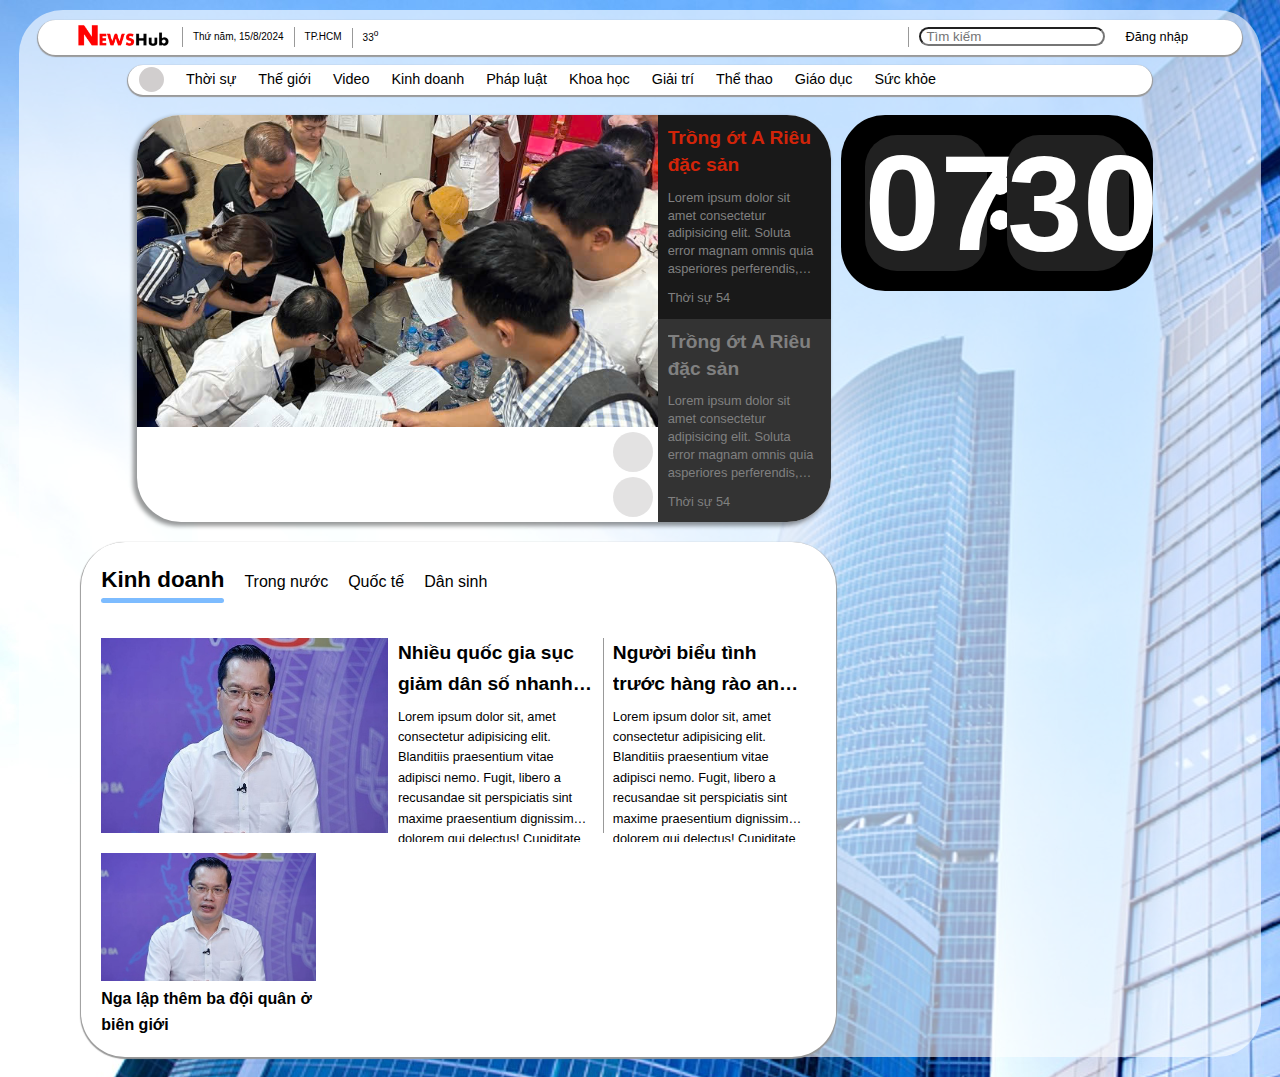
==== index.html @ f5609085 "update" ====
<!DOCTYPE html>
<html lang="en">
<head>
    <meta charset="UTF-8">
    <meta name="viewport" content="width=device-width, initial-scale=1.0">
    <link rel="stylesheet" href="./css/base.css">
    <link rel="stylesheet" href="./css/main.css">
    <link rel="stylesheet" href="https://cdnjs.cloudflare.com/ajax/libs/font-awesome/6.6.0/css/all.min.css" integrity="sha512-Kc323vGBEqzTmouAECnVceyQqyqdsSiqLQISBL29aUW4U/M7pSPA/gEUZQqv1cwx4OnYxTxve5UMg5GT6L4JJg==" crossorigin="anonymous" referrerpolicy="no-referrer" />
    <title>NEWSHub</title>
</head>
<body>
    <div class="newshub">
        <header class="newshub_header">
            <!-- Navbar -->
            <div class="newshub_header_nav">
                <ul class="nav_list">
                    <li class="nav_items"><img src="./image/background/logo_newshub_black.png" alt="logo" class="nav_logo"></li>
                    <li class="nav_items"><span>Thứ năm, 15/8/2024</span></li>
                    <li class="nav_items">
                        <span>
                            TP.HCM
                            <i class="nav_down fa-solid fa-chevron-down"></i>
                        </span>
                    </li>
                    <li class="nav_items"><span><i class="nav_weather fa-solid fa-cloud"></i> 33</span><sup>o</sup></li>
                </ul>
                <ul class="nav_list_search">
                    <li class="nav_items_search">
                        <input type="text" class="nav_search_input" placeholder="Tìm kiếm">
                        <i class="nav_search fa-solid fa-magnifying-glass"></i>
                    </li>
                    <li class="nav_items_search">
                        <i class="nav_user fa-regular fa-user"></i> Đăng nhập
                    </li>
                    <li class="nav_items_search">
                        <i class="nav_notify fa-regular fa-bell"></i>
                    </li>
                </ul>
            </div>
            <!-- Menu -->
            <div class="newshub_header_menu">
                <ul class="menu_list">
                    <li class="menu_items">
                        <div class="menu_home icon_cover">
                            <i class="icon_home fa-solid fa-house"></i>
                        </div>
                    </li>
                    <li class="menu_items">Thời sự</li>
                    <li class="menu_items">Thế giới</li>
                    <li class="menu_items">Video</li>
                    <li class="menu_items">Kinh doanh</li>
                    <li class="menu_items">Pháp luật</li>
                    <li class="menu_items">Khoa học</li>
                    <li class="menu_items">Giải trí</li>
                    <li class="menu_items">Thể thao</li>
                    <li class="menu_items">Giáo dục</li>
                    <li class="menu_items">Sức khỏe</li>
                </ul>
                <i class="menu_bars fa-solid fa-bars"></i>
            </div>
        </header>
        <!-- Newshub body -->
        <div class="newshub_body">
            <!-- Section 1 -->
            <section class="newshub_body_header">
                <!-- Section 1 left  -->
                <div class="newshub_body_header_left">
                    <div class="newshub_hot_img">
                        <img class="img_hot" src="./image/img_news/imgs_hot/newshub_hot_1.jpg" alt="img">
                        <div class="img_up_down">
                            <div class="img_top"><i class="icon fa-solid fa-angle-up"></i></div>
                            <div class="img_down"><i class="icon fa-solid fa-angle-down"></i></div>
                        </div>
                    </div>

                    <div class="newshub_hot_content">
                        <div class="hot_content_present news_seeing">
                            <h3 class="hot_content_title">Trồng ớt A Riêu đặc sản </h3>
                            <p class="hot_content_body">
                                Lorem ipsum dolor sit amet consectetur adipisicing elit. Soluta error magnam omnis quia asperiores perferendis, illum repellendus minus aspernatur esse debitis sint excepturi corporis sapiente sit? Officia incidunt dicta quod?
                            </p>
                            <p class="hot_content_footer">
                                Thời sự
                                <i class="hot_content_cmt fa-solid fa-comment"></i>
                                <span>54</span>
                            </p>
                        </div>
                        <div class="hot_content_present">
                            <h3 class="hot_content_title">Trồng ớt A Riêu đặc sản</h3>
                            <p class="hot_content_body">
                                Lorem ipsum dolor sit amet consectetur adipisicing elit. Soluta error magnam omnis quia asperiores perferendis, illum repellendus minus aspernatur esse debitis sint excepturi corporis sapiente sit? Officia incidunt dicta quod?
                            </p>
                            <p class="hot_content_footer">
                                Thời sự
                                <i class="hot_content_cmt fa-solid fa-comment"></i>
                                <span>54</span>
                            </p>
                        </div>
                    </div>
                </div>

                <!-- Section 1 right (Clock) -->
                <div class="newshub_clock">
                    <div class="clock_outline">
                        <div href="ou.edu.vn" class="clock_hour">07</div>
                        <div class="clock_hour_wall">
                            <div class="hour_wall"></div>
                            <div class="hour_wall"></div>
                        </div>
                        <div class="clock_hour">30</div>
                    </div>

                    <div class="widget">
                        <div class="simplize-widget-chart-overview">
                            <script type="text/javascript" src="https://static.simplize.vn/static/widget/simplize-widget-v0.0.2.min.js" async>
                            {"tickers":[{"ticker":"VCB","type":"stock"}],"default_time_frame":"1M","time_frames":["1M"],"theme":"dark","size":{"width":"400","height":"250"},"auto_size":false,"font":"Inter","text_color":"#F4F4F5","text_color_chart":"#F4F4F5","background_color":"#191919","tab_colors":{"active":"#006CEC","default":"#252525"},"chart_height":100,"show_price_chart":true,"show_fi":true,"chart_type":"candle","chart_line_color":"#EC8000","chart_candle_color":["#25B770","#E14040"],"fi":[]}
                            </script>
                            </div>
                    </div>
                </div>
            </section>
            <section class="newshub_body_main">
                <div class="newshub_main_content">
                        <ul class="newshub_subjects">
                            <li class="newshub_subjects_item">Kinh doanh</li>
                            <li class="newshub_subjects_item">Trong nước</li>
                            <li class="newshub_subjects_item">Quốc tế</li>
                            <li class="newshub_subjects_item">Dân sinh</li>
                        </ul>

                        <div class="newshub_subject">
                            <div class="newshub_subject_content">
                                <img class="img_main" alt="" src="./image/img_news/imgs_main/img_main_1.jpg">
                                <div class="content">
                                    <h3>Nhiều quốc gia sục giảm dân số nhanh chóng</h3>
                                    <p>Lorem ipsum dolor sit, amet consectetur adipisicing elit. Blanditiis praesentium vitae adipisci nemo. Fugit, libero a recusandae sit perspiciatis sint maxime praesentium dignissimos dolorem qui delectus! Cupiditate enim libero veniam!</p>
                                </div>
                                <div class="content content_right">
                                    <h3>Người biểu tình trước hàng rào an ninh đại hội đảng Dân chủ</h3>
                                    <p>Lorem ipsum dolor sit, amet consectetur adipisicing elit. Blanditiis praesentium vitae adipisci nemo. Fugit, libero a recusandae sit perspiciatis sint maxime praesentium dignissimos dolorem qui delectus! Cupiditate enim libero veniam!</p>
                                </div>
                            </div>

                            <ul class="newshub_subjects_list">
                                <li class="newshub_subjects_sup">
                                    <img class="img_main_sup" src="./image/img_news/imgs_main/img_main_1.jpg" alt="">
                                    <h3>Nga lập thêm ba đội quân ở biên giới</h3>
                                </li>
                                <li class="newshub_subjects_sup"></li>
                                <li class="newshub_subjects_sup"></li>
                            </ul>
                        </div>
                </div>
                <div class="newshub_list_news">
                </div>
            </section>
            <section class="newshub_body_sup"></section>
        </div>
    </div>
</body>
</html>
---- css/base.css ----
:root {
    --background-img: url(../image/background/img_background_main.jpg);
    --primary-color: #fff;
    --cover-color: rgba(255,255,255,0.6);
    --border-color: #999;
    --icon-cover: rgba(209, 206, 206, 1);
}

* {
    margin: 0;
    padding: 0;
}

body {
    font-size: 62.5%;
    font-family: Arial, Helvetica, sans-serif;
    line-height: 1.6;
    background-image: var(--background-img);
    background-repeat: no-repeat;
    background-attachment: fixed;
}

ul {
    list-style: none;
}
---- css/main.css ----
.newshub {
    background-color: var(--cover-color);
    width: 97%;
    margin: 10px auto;
    border-radius: 44px;

}
/* Header */
/* Navbar */

.newshub_header {
    width: 97%;
    margin: auto;
    padding: 10px;
}

.newshub_header_nav {
    width: 100%;
    background-color: var(--primary-color);
    margin: auto;
    border-radius: 44px;
    display: flex;
    justify-content:space-between;
    box-shadow: 0px 1px 1px 1px var(--border-color);
}

.nav_list,
.nav_list_search {
    display: flex;
    align-items: center;
    align-content: center;
    padding: 0 2%;
    
}

.nav_items:first-child {
    padding: 0 10px;
}

.nav_items>span {
    padding: 0 10px;
    display: inline-block;
    align-content: center;
    height: 20px;
    border-left: 1px solid var(--border-color);
}

.nav_items:last-child>span {
    padding-right: 0;
}

.nav_logo {
    width: 100px;
}

.nav_weather {
    color: #7dbcff;
}

.nav_list_search {
    font-size: 0.8rem;
}

.nav_items_search {
    padding: 0 10px;
    align-content: center;
    height: 20px;
}

.nav_items_search:first-child {
    border-left: 1px solid var(--border-color);
}

.nav_search_input {
    padding-left: 5px;
    border-radius: 44px;
}

/* Menu */
.newshub_header_menu {
    width: 85%;
    height: 30px;
    background-color: var(--primary-color);
    margin: 10px auto;
    border-radius: 44px;
    display: flex;
    align-items: center;
    align-content: center;
    justify-content: space-between;
    box-shadow: 0px 1px 1px 1px var(--border-color);
}

.icon_cover {
    width: 25px;
    height: 25px;
    border-radius: 50%;
    background-color: var(--icon-cover);
    align-content: center;
    padding: 0 auto;
    position: relative;
    
}

.icon_home {
    color: #454444;
    font-size: 12px;
    position: absolute;
    top: 50%;
    left: 50%;
    transform: translate(-50%, -50%);
}

.menu_list{
    display: flex;
    width: 80%;
    align-items: center;
    font-size: 0.9rem;
    justify-content: space-around;
}

.menu_bars {
    font-size: 0.8rem;
    margin-right: 3%;
}
 
/* Body */
/* News hot */
.newshub_body {
    width: 90%;
    margin: 0 auto;
}

.newshub_body_header {
    width: 90%;
    margin: 0 auto;
    display: flex;
}

/* Section 1: Content (Left) */
.newshub_body_header_left {
    width: 70%;
    display: flex;
    border-radius: 44px;
    overflow: hidden;
    background-color: var(--primary-color);
    box-shadow:-3px 3px 4px 1px rgba(0,0,0,0.4);
    overflow: hidden;
}

.newshub_hot_img {
    width: 75%;
    position: relative;
}

.img_hot {
    display: block;
    width: 100%;
}

.img_top,
.img_down {
    font-size: 1.6rem;
    color: rgba(0,0,0,0.6);
    background-color: rgba(209, 206, 206, 0.6);
    width: 40px;
    height: 40px;
    border-radius:50%;
    position: relative;
}

.img_top:hover,
.img_down:hover {
    color: rgba(0,0,0,1);
    background-color: rgba(209, 206, 206, 1);
    transition: .3s linear;
}

.img_down {
    margin-top: 5px;
}

.icon {
    position: absolute;
    top: 50%;
    left: 50%;
    transform: translate(-50%,-50%);
}

.img_up_down {
    position: absolute;
    right: 5px;
    bottom: 5px;
}

.newshub_hot_content {
    width: 25%;
}

.hot_content_present {
    height: 50%;
    padding: 10px;
    background-color: rgba(0,0,0,0.8);
    font-size: 0.8rem;
    color: grey;
    box-sizing: border-box;
}

.hot_content_title {
    font-size: 1.2rem;
    line-height: 1.4;
    overflow: hidden;
    display: -webkit-box;
    line-clamp: 2;
    -webkit-line-clamp: 2;
    -webkit-box-orient: vertical;
    text-overflow: ellipsis;
}

.hot_content_body {
    margin-top: 10px;
    line-height: 1.4;
    overflow: hidden;
    display: -webkit-box;
    line-clamp: 5;
    -webkit-line-clamp: 5;
    -webkit-box-orient: vertical;
}

.hot_content_footer {
    margin-top: 10px;
}

.news_seeing {
    background-color: rgba(0,0,0,0.9);
}

.news_seeing > h3 {
    color: rgb(210, 36, 9);
}

/* Clock */
.newshub_clock {
    width: 30%;
    padding-left:10px ;
    position: relative;
}

.clock_outline{
    width: 90%;
    background-color: black;
    padding: 20px;
    border-radius: 44px;
    display: flex;
    justify-content:space-evenly;
    align-items: center;
}

.clock_hour {
    width: 45%;
    height: 70%;
    background-color: #212121;
    border-radius: 32px;
    text-align: center;
    align-content: center;
    font-weight:bold;
    color: #fff;
    line-height: 1;
    font-size: 8.5rem;
}

.clock_hour_wall {
    width: 5%;
    height: 70px;
    display: flex;
    flex-direction: column;
    justify-content: space-around;
}

.hour_wall {
    width: 20px;
    height: 20px;
    line-height: 0;
    background-color: #fff;
    border-radius: 50%;
}

.widget {
    width: 100%;
    margin-top: 12px;
    border-radius: 44px;
    height: 55%;
    overflow: hidden;
    position: relative;
}

.simplize-widget-chart-overview {
    position: absolute;
}

/* News main */
.newshub_body_main {
    width: 100%;
    margin: 20px auto;
}

.newshub_main_content {
    width: 67.5%;
    background-color: #fff;
    border-radius: 44px;
    box-shadow: 0px 1px 1px 1px var(--border-color);
}

.newshub_subjects {
    width: 95%;
    margin: 0px auto;
    padding: 20px;
    font-size: 1rem;
    display: flex;
    justify-content: flex-start;
    align-items:last baseline;
}

.newshub_subjects_item {
    margin-right: 20px;
}

.newshub_subjects_item:first-child {
    font-weight: 700;
    font-size: 1.4rem;
    margin-right: 20px;
    position: relative;
}


.newshub_subjects_item:first-child::after {
    content: "";
    width: 100%;
    height: 5px;
    background-color: #7dbcff;
    border-radius: 44px;
    position: absolute;
    top: 100%;
    left: 0;

}

/* Main news content */
.newshub_subject {
    width: 95%;
    margin: 0px auto;
    padding: 20px;
}

.newshub_subject_content {
    width: 100%;
    display: flex;
}

.img_main {
    width: 40%;
}

.content {
    width: 30%;
    padding:0 10px;
    position: relative;
}

.content>h3 {
    font-size: 1.2rem;
    height: 30%;
    overflow: hidden;
    display: -webkit-box;
    line-clamp: 2;
    -webkit-line-clamp: 2;
    -webkit-box-orient: vertical;
    text-overflow: ellipsis;
}

.content>p {
    height: 70%;
    margin-top: 10px;
    font-size: 0.8rem;
    overflow: hidden;
    display: -webkit-box;
    line-clamp: 6;
    -webkit-line-clamp: 6;
    -webkit-box-orient: vertical;
}

.content_right::after {
    content: "";
    position: absolute;
    top: 0;
    left: 0;
    height: 100%;
    width: 1px;
    background-color: #999;
}

.newshub_subjects_list {
    width: 100%;
    margin-top: 20px;
}

.newshub_subjects_sup {
    width: 30%;
}

.newshub_subjects_sup>img {
    width: 100%;
}

.newshub_subjects_sup>h3 {
    font-size: 1rem;
    height: 30%;
    overflow: hidden;
    display: -webkit-box;
    line-clamp: 2;
    -webkit-line-clamp: 2;
    -webkit-box-orient: vertical;
    text-overflow: ellipsis;
}
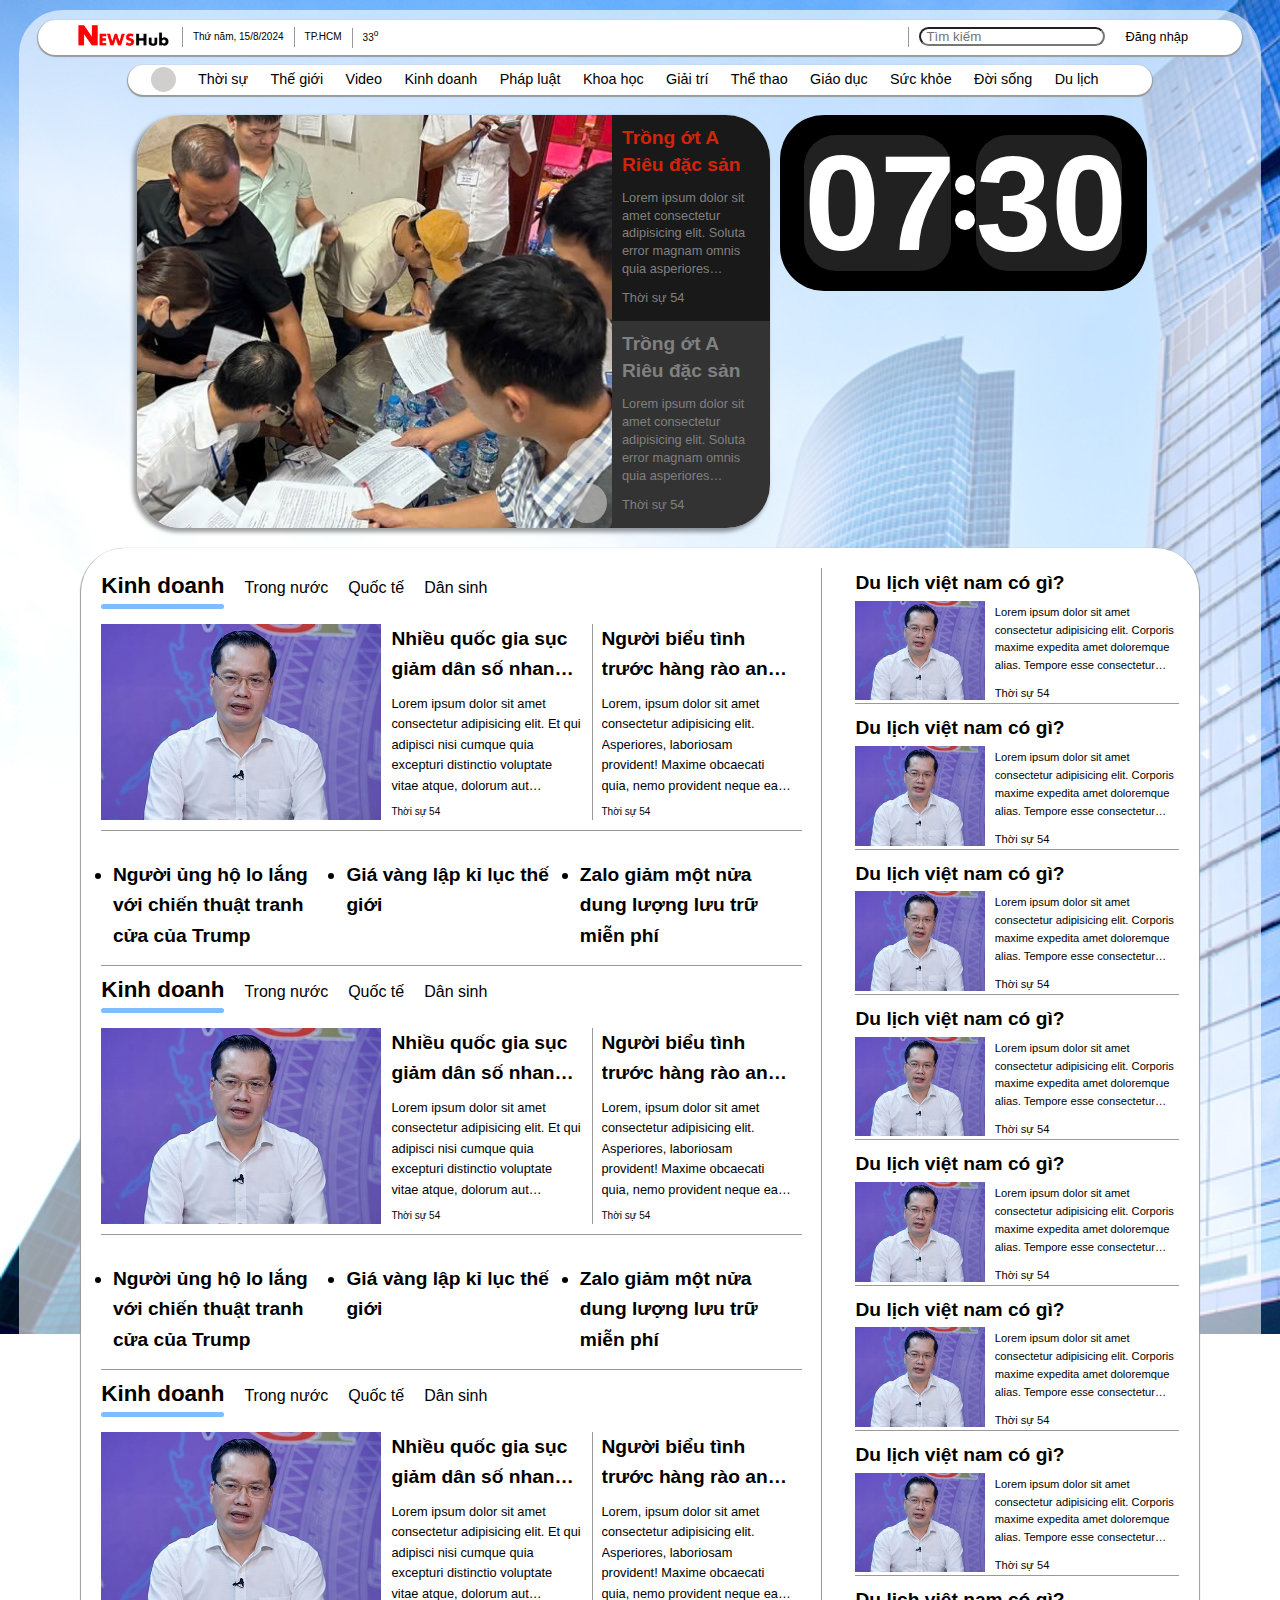
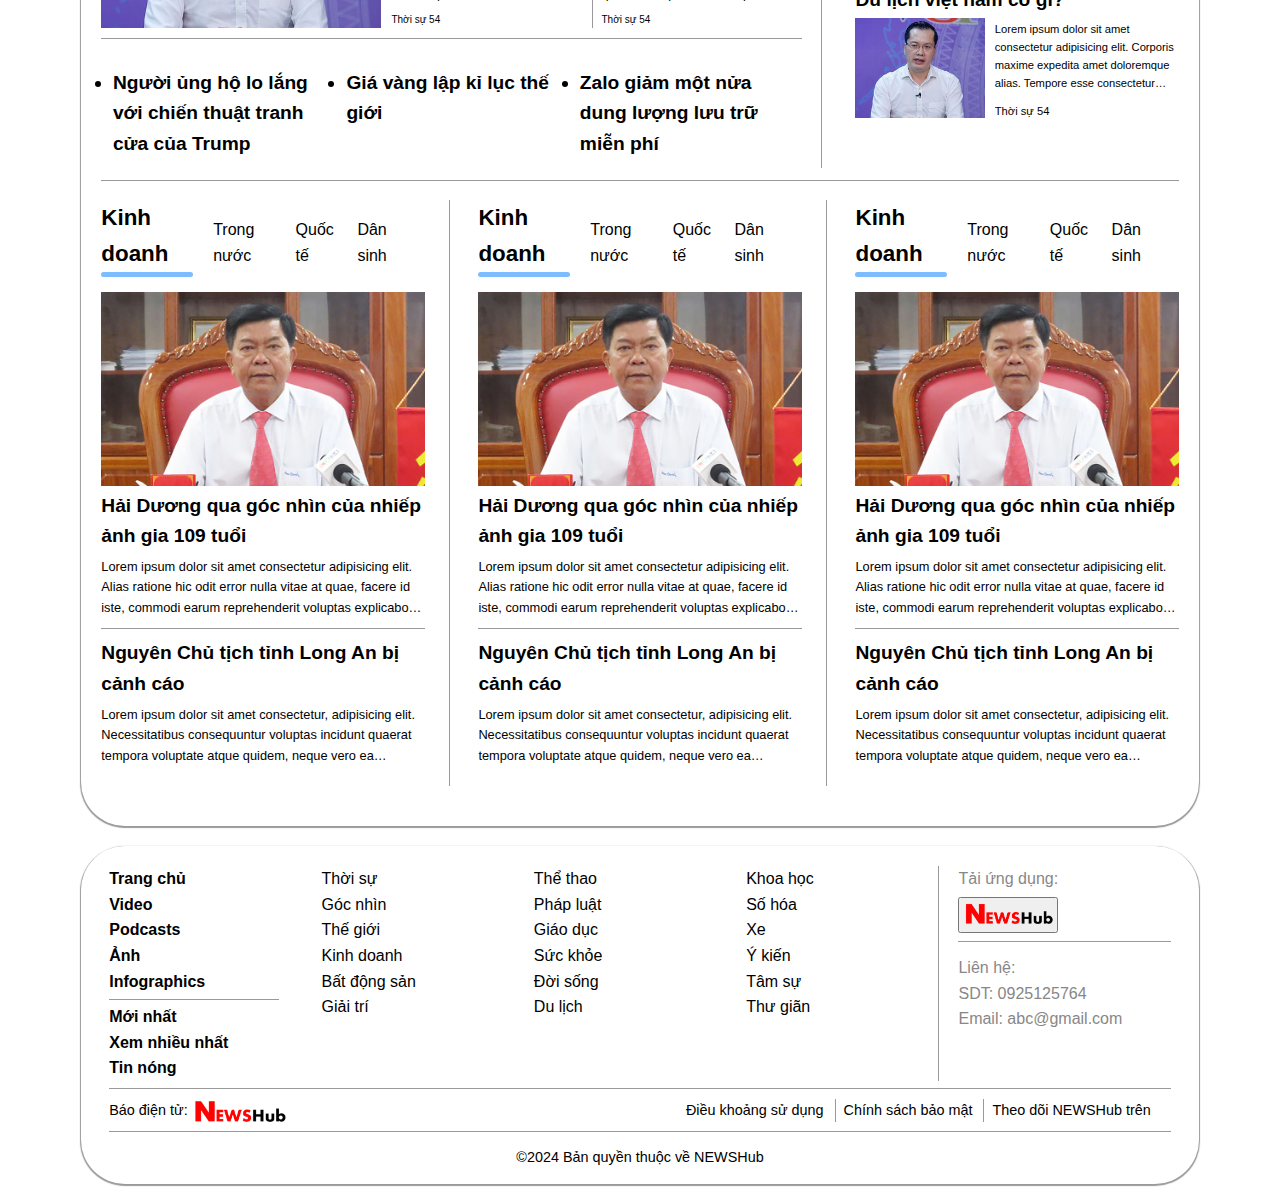
==== commit 2179771d: "update" ====
--- a/index.html
+++ b/index.html
@@ -55,6 +55,8 @@
                     <li class="menu_items">Thể thao</li>
                     <li class="menu_items">Giáo dục</li>
                     <li class="menu_items">Sức khỏe</li>
+                    <li class="menu_items">Đời sống</li>
+                    <li class="menu_items">Du lịch</li>
                 </ul>
                 <i class="menu_bars fa-solid fa-bars"></i>
             </div>
@@ -102,7 +104,7 @@
                 <!-- Section 1 right (Clock) -->
                 <div class="newshub_clock">
                     <div class="clock_outline">
-                        <div href="ou.edu.vn" class="clock_hour">07</div>
+                        <div class="clock_hour">07</div>
                         <div class="clock_hour_wall">
                             <div class="hour_wall"></div>
                             <div class="hour_wall"></div>
@@ -120,42 +122,393 @@
                 </div>
             </section>
             <section class="newshub_body_main">
-                <div class="newshub_main_content">
-                        <ul class="newshub_subjects">
-                            <li class="newshub_subjects_item">Kinh doanh</li>
-                            <li class="newshub_subjects_item">Trong nước</li>
-                            <li class="newshub_subjects_item">Quốc tế</li>
-                            <li class="newshub_subjects_item">Dân sinh</li>
+                <div class="newshub_main_head">
+                    <div class="newshub_main_content">
+                        <!-- Topic 1 -->
+                        <div class="newshub_topic_out">
+                            <div class="newshub_topic">
+                                <ul class="newshub_subjects">
+                                    <li class="newshub_subjects_item">Kinh doanh</li>
+                                    <li class="newshub_subjects_item">Trong nước</li>
+                                    <li class="newshub_subjects_item">Quốc tế</li>
+                                    <li class="newshub_subjects_item">Dân sinh</li>
+                                </ul>
+
+                                <div class="newshub_subject">
+                                    <div class="newshub_subject_content">
+                                        <img class="img_main" alt="" src="./image/img_news/imgs_main/img_main_1.jpg">
+                                        <div class="content">
+                                            <h3>Nhiều quốc gia sục giảm dân số nhanh chóng</h3>
+                                            <p class="content_body">Lorem ipsum dolor sit amet consectetur adipisicing elit. Et qui adipisci nisi cumque quia excepturi distinctio voluptate vitae atque, dolorum aut doloribus voluptates repudiandae deleniti libero consectetur! Totam, distinctio fugit.</p>
+                                            <p class="hot_content_footer">
+                                                Thời sự
+                                                <i class="hot_content_cmt fa-solid fa-comment"></i>
+                                                <span>54</span>
+                                            </p>
+                                        </div>
+                                        <div class="content content_right">
+                                            <h3>Người biểu tình trước hàng rào an ninh đại hội đảng Dân chủ</h3>
+                                            <p class="content_body">Lorem, ipsum dolor sit amet consectetur adipisicing elit. Asperiores, laboriosam provident! Maxime obcaecati quia, nemo provident neque ea quibusdam cumque eos animi illum dignissimos sapiente ipsa molestiae vel aspernatur reprehende</p>
+                                            <p class="hot_content_footer">
+                                                Thời sự
+                                                <i class="hot_content_cmt fa-solid fa-comment"></i>
+                                                <span>54</span>
+                                            </p>
+                                        </div>
+                                    </div>
+
+                                    <ul class="newshub_subjects_list">
+                                        <li class="newshub_subjects_sup">Người ủng hộ lo lắng với chiến thuật tranh cửa của Trump</li>
+                                        <li class="newshub_subjects_sup">Giá vàng lập kỉ lục thế giới</li>
+                                        <li class="newshub_subjects_sup">Zalo giảm một nửa dung lượng lưu trữ miễn phí</li>
+                                    </ul>
+                                </div>
+                            </div>
+
+                            <div class="newshub_topic">
+                                <ul class="newshub_subjects">
+                                    <li class="newshub_subjects_item">Kinh doanh</li>
+                                    <li class="newshub_subjects_item">Trong nước</li>
+                                    <li class="newshub_subjects_item">Quốc tế</li>
+                                    <li class="newshub_subjects_item">Dân sinh</li>
+                                </ul>
+
+                                <div class="newshub_subject">
+                                    <div class="newshub_subject_content">
+                                        <img class="img_main" alt="" src="./image/img_news/imgs_main/img_main_1.jpg">
+                                        <div class="content">
+                                            <h3>Nhiều quốc gia sục giảm dân số nhanh chóng</h3>
+                                            <p class="content_body">Lorem ipsum dolor sit amet consectetur adipisicing elit. Et qui adipisci nisi cumque quia excepturi distinctio voluptate vitae atque, dolorum aut doloribus voluptates repudiandae deleniti libero consectetur! Totam, distinctio fugit.</p>
+                                            <p class="hot_content_footer">
+                                                Thời sự
+                                                <i class="hot_content_cmt fa-solid fa-comment"></i>
+                                                <span>54</span>
+                                            </p>
+                                        </div>
+                                        <div class="content content_right">
+                                            <h3>Người biểu tình trước hàng rào an ninh đại hội đảng Dân chủ</h3>
+                                            <p class="content_body">Lorem, ipsum dolor sit amet consectetur adipisicing elit. Asperiores, laboriosam provident! Maxime obcaecati quia, nemo provident neque ea quibusdam cumque eos animi illum dignissimos sapiente ipsa molestiae vel aspernatur reprehende</p>
+                                            <p class="hot_content_footer">
+                                                Thời sự
+                                                <i class="hot_content_cmt fa-solid fa-comment"></i>
+                                                <span>54</span>
+                                            </p>
+                                        </div>
+                                    </div>
+
+                                    <ul class="newshub_subjects_list">
+                                        <li class="newshub_subjects_sup">Người ủng hộ lo lắng với chiến thuật tranh cửa của Trump</li>
+                                        <li class="newshub_subjects_sup">Giá vàng lập kỉ lục thế giới</li>
+                                        <li class="newshub_subjects_sup">Zalo giảm một nửa dung lượng lưu trữ miễn phí</li>
+                                    </ul>
+                                </div>
+                            </div>
+
+                            <div class="newshub_topic">
+                                <ul class="newshub_subjects">
+                                    <li class="newshub_subjects_item">Kinh doanh</li>
+                                    <li class="newshub_subjects_item">Trong nước</li>
+                                    <li class="newshub_subjects_item">Quốc tế</li>
+                                    <li class="newshub_subjects_item">Dân sinh</li>
+                                </ul>
+
+                                <div class="newshub_subject">
+                                    <div class="newshub_subject_content">
+                                        <img class="img_main" alt="" src="./image/img_news/imgs_main/img_main_1.jpg">
+                                        <div class="content">
+                                            <h3>Nhiều quốc gia sục giảm dân số nhanh chóng</h3>
+                                            <p class="content_body">Lorem ipsum dolor sit amet consectetur adipisicing elit. Et qui adipisci nisi cumque quia excepturi distinctio voluptate vitae atque, dolorum aut doloribus voluptates repudiandae deleniti libero consectetur! Totam, distinctio fugit.</p>
+                                            <p class="hot_content_footer">
+                                                Thời sự
+                                                <i class="hot_content_cmt fa-solid fa-comment"></i>
+                                                <span>54</span>
+                                            </p>
+                                        </div>
+                                        <div class="content content_right">
+                                            <h3>Người biểu tình trước hàng rào an ninh đại hội đảng Dân chủ</h3>
+                                            <p class="content_body">Lorem, ipsum dolor sit amet consectetur adipisicing elit. Asperiores, laboriosam provident! Maxime obcaecati quia, nemo provident neque ea quibusdam cumque eos animi illum dignissimos sapiente ipsa molestiae vel aspernatur reprehende</p>
+                                            <p class="hot_content_footer">
+                                                Thời sự
+                                                <i class="hot_content_cmt fa-solid fa-comment"></i>
+                                                <span>54</span>
+                                            </p>
+                                        </div>
+                                    </div>
+
+                                    <ul class="newshub_subjects_list">
+                                        <li class="newshub_subjects_sup">Người ủng hộ lo lắng với chiến thuật tranh cửa của Trump</li>
+                                        <li class="newshub_subjects_sup">Giá vàng lập kỉ lục thế giới</li>
+                                        <li class="newshub_subjects_sup">Zalo giảm một nửa dung lượng lưu trữ miễn phí</li>
+                                    </ul>
+                                </div>
+                            </div>
+                        </div>
+
+                        <!-- Right -->
+                        <ul class="newshub_sp_news">
+                            <li class="newshub_sp_news_item">
+                                <h3>Du lịch việt nam có gì?</h3>
+                                <div class="news_item_content">
+                                    <img class="content_img" src="./image/img_news/imgs_main/img_main_1.jpg" alt="">
+                                    <div class="content_topic">
+                                        <p>Lorem ipsum dolor sit amet consectetur adipisicing elit. Corporis maxime expedita amet doloremque alias. Tempore esse consectetur recusandae, et veritatis, modi facilis iusto, id quod incidunt ipsum minus expedita hic.</p>
+                                        <p class="hot_content_footer">
+                                            Thời sự
+                                            <i class="hot_content_cmt fa-solid fa-comment"></i>
+                                            <span>54</span>
+                                        </p>
+                                    </div>
+                                </div>
+                            </li>
+                            <li class="newshub_sp_news_item">
+                                <h3>Du lịch việt nam có gì?</h3>
+                                <div class="news_item_content">
+                                    <img class="content_img" src="./image/img_news/imgs_main/img_main_1.jpg" alt="">
+                                    <div class="content_topic">
+                                        <p>Lorem ipsum dolor sit amet consectetur adipisicing elit. Corporis maxime expedita amet doloremque alias. Tempore esse consectetur recusandae, et veritatis, modi facilis iusto, id quod incidunt ipsum minus expedita hic.</p>
+                                        <p class="hot_content_footer">
+                                            Thời sự
+                                            <i class="hot_content_cmt fa-solid fa-comment"></i>
+                                            <span>54</span>
+                                        </p>
+                                    </div>
+                                </div>
+                            </li>
+
+                            <li class="newshub_sp_news_item">
+                                <h3>Du lịch việt nam có gì?</h3>
+                                <div class="news_item_content">
+                                    <img class="content_img" src="./image/img_news/imgs_main/img_main_1.jpg" alt="">
+                                    <div class="content_topic">
+                                        <p>Lorem ipsum dolor sit amet consectetur adipisicing elit. Corporis maxime expedita amet doloremque alias. Tempore esse consectetur recusandae, et veritatis, modi facilis iusto, id quod incidunt ipsum minus expedita hic.</p>
+                                        <p class="hot_content_footer">
+                                            Thời sự
+                                            <i class="hot_content_cmt fa-solid fa-comment"></i>
+                                            <span>54</span>
+                                        </p>
+                                    </div>
+                                </div>
+                            </li>
+
+                            <li class="newshub_sp_news_item">
+                                <h3>Du lịch việt nam có gì?</h3>
+                                <div class="news_item_content">
+                                    <img class="content_img" src="./image/img_news/imgs_main/img_main_1.jpg" alt="">
+                                    <div class="content_topic">
+                                        <p>Lorem ipsum dolor sit amet consectetur adipisicing elit. Corporis maxime expedita amet doloremque alias. Tempore esse consectetur recusandae, et veritatis, modi facilis iusto, id quod incidunt ipsum minus expedita hic.</p>
+                                        <p class="hot_content_footer">
+                                            Thời sự
+                                            <i class="hot_content_cmt fa-solid fa-comment"></i>
+                                            <span>54</span>
+                                        </p>
+                                    </div>
+                                </div>
+                            </li>
+
+                            <li class="newshub_sp_news_item">
+                                <h3>Du lịch việt nam có gì?</h3>
+                                <div class="news_item_content">
+                                    <img class="content_img" src="./image/img_news/imgs_main/img_main_1.jpg" alt="">
+                                    <div class="content_topic">
+                                        <p>Lorem ipsum dolor sit amet consectetur adipisicing elit. Corporis maxime expedita amet doloremque alias. Tempore esse consectetur recusandae, et veritatis, modi facilis iusto, id quod incidunt ipsum minus expedita hic.</p>
+                                        <p class="hot_content_footer">
+                                            Thời sự
+                                            <i class="hot_content_cmt fa-solid fa-comment"></i>
+                                            <span>54</span>
+                                        </p>
+                                    </div>
+                                </div>
+                            </li>
+
+                            <li class="newshub_sp_news_item">
+                                <h3>Du lịch việt nam có gì?</h3>
+                                <div class="news_item_content">
+                                    <img class="content_img" src="./image/img_news/imgs_main/img_main_1.jpg" alt="">
+                                    <div class="content_topic">
+                                        <p>Lorem ipsum dolor sit amet consectetur adipisicing elit. Corporis maxime expedita amet doloremque alias. Tempore esse consectetur recusandae, et veritatis, modi facilis iusto, id quod incidunt ipsum minus expedita hic.</p>
+                                        <p class="hot_content_footer">
+                                            Thời sự
+                                            <i class="hot_content_cmt fa-solid fa-comment"></i>
+                                            <span>54</span>
+                                        </p>
+                                    </div>
+                                </div>
+                            </li>
+                            
+                            <li class="newshub_sp_news_item">
+                                <h3>Du lịch việt nam có gì?</h3>
+                                <div class="news_item_content">
+                                    <img class="content_img" src="./image/img_news/imgs_main/img_main_1.jpg" alt="">
+                                    <div class="content_topic">
+                                        <p>Lorem ipsum dolor sit amet consectetur adipisicing elit. Corporis maxime expedita amet doloremque alias. Tempore esse consectetur recusandae, et veritatis, modi facilis iusto, id quod incidunt ipsum minus expedita hic.</p>
+                                        <p class="hot_content_footer">
+                                            Thời sự
+                                            <i class="hot_content_cmt fa-solid fa-comment"></i>
+                                            <span>54</span>
+                                        </p>
+                                    </div>
+                                </div>
+                            </li>
+
+                            <li class="newshub_sp_news_item">
+                                <h3>Du lịch việt nam có gì?</h3>
+                                <div class="news_item_content">
+                                    <img class="content_img" src="./image/img_news/imgs_main/img_main_1.jpg" alt="">
+                                    <div class="content_topic">
+                                        <p>Lorem ipsum dolor sit amet consectetur adipisicing elit. Corporis maxime expedita amet doloremque alias. Tempore esse consectetur recusandae, et veritatis, modi facilis iusto, id quod incidunt ipsum minus expedita hic.</p>
+                                        <p class="hot_content_footer">
+                                            Thời sự
+                                            <i class="hot_content_cmt fa-solid fa-comment"></i>
+                                            <span>54</span>
+                                        </p>
+                                    </div>
+                                </div>
+                            </li>
                         </ul>
-
-                        <div class="newshub_subject">
-                            <div class="newshub_subject_content">
-                                <img class="img_main" alt="" src="./image/img_news/imgs_main/img_main_1.jpg">
-                                <div class="content">
-                                    <h3>Nhiều quốc gia sục giảm dân số nhanh chóng</h3>
-                                    <p>Lorem ipsum dolor sit, amet consectetur adipisicing elit. Blanditiis praesentium vitae adipisci nemo. Fugit, libero a recusandae sit perspiciatis sint maxime praesentium dignissimos dolorem qui delectus! Cupiditate enim libero veniam!</p>
-                                </div>
-                                <div class="content content_right">
-                                    <h3>Người biểu tình trước hàng rào an ninh đại hội đảng Dân chủ</h3>
-                                    <p>Lorem ipsum dolor sit, amet consectetur adipisicing elit. Blanditiis praesentium vitae adipisci nemo. Fugit, libero a recusandae sit perspiciatis sint maxime praesentium dignissimos dolorem qui delectus! Cupiditate enim libero veniam!</p>
-                                </div>
-                            </div>
-
-                            <ul class="newshub_subjects_list">
-                                <li class="newshub_subjects_sup">
-                                    <img class="img_main_sup" src="./image/img_news/imgs_main/img_main_1.jpg" alt="">
-                                    <h3>Nga lập thêm ba đội quân ở biên giới</h3>
-                                </li>
-                                <li class="newshub_subjects_sup"></li>
-                                <li class="newshub_subjects_sup"></li>
-                            </ul>
-                        </div>
-                </div>
-                <div class="newshub_list_news">
+                    </div>
+                    <!-- Section -->
+                    <div class="newshub_beside">
+                        <div class="newshub_beside_sections">
+                            <div class="newshub_beside_subjects">
+                                <ul class="newshub_subjects">
+                                    <li class="newshub_subjects_item">Kinh doanh</li>
+                                    <li class="newshub_subjects_item">Trong nước</li>
+                                    <li class="newshub_subjects_item">Quốc tế</li>
+                                    <li class="newshub_subjects_item">Dân sinh</li>
+                                </ul>
+                            </div>
+                            <div class="newshub_beside_main_section">
+                                <img src="./image/img_news/imgs_main/img_beside_1.jpg" alt="img">
+                                <h3>Hải Dương qua góc nhìn của nhiếp ảnh gia 109 tuổi </h3>
+                                <p>Lorem ipsum dolor sit amet consectetur adipisicing elit. Alias ratione hic odit error nulla vitae at quae, facere id iste, commodi earum reprehenderit voluptas explicabo modi sint nobis porro officiis.</p>
+                            </div>
+                            <div class="newshub_beside_main_section">
+                                <h3>Nguyên Chủ tịch tỉnh Long An bị cảnh cáo</h3>
+                                <p>Lorem ipsum dolor sit amet consectetur, adipisicing elit. Necessitatibus consequuntur voluptas incidunt quaerat tempora voluptate atque quidem, neque vero ea voluptates dolor impedit dolorum tempore laborum, accusantium deserunt, ab officia!</p>
+                            </div>
+                        </div>
+                        <div class="newshub_beside_sections">
+                            <div class="newshub_beside_subjects">
+                                <ul class="newshub_subjects">
+                                    <li class="newshub_subjects_item">Kinh doanh</li>
+                                    <li class="newshub_subjects_item">Trong nước</li>
+                                    <li class="newshub_subjects_item">Quốc tế</li>
+                                    <li class="newshub_subjects_item">Dân sinh</li>
+                                </ul>
+                            </div>
+                            <div class="newshub_beside_main_section">
+                                <img src="./image/img_news/imgs_main/img_beside_1.jpg" alt="img">
+                                <h3>Hải Dương qua góc nhìn của nhiếp ảnh gia 109 tuổi </h3>
+                                <p>Lorem ipsum dolor sit amet consectetur adipisicing elit. Alias ratione hic odit error nulla vitae at quae, facere id iste, commodi earum reprehenderit voluptas explicabo modi sint nobis porro officiis.</p>
+                            </div>
+                            <div class="newshub_beside_main_section">
+                                <h3>Nguyên Chủ tịch tỉnh Long An bị cảnh cáo</h3>
+                                <p>Lorem ipsum dolor sit amet consectetur, adipisicing elit. Necessitatibus consequuntur voluptas incidunt quaerat tempora voluptate atque quidem, neque vero ea voluptates dolor impedit dolorum tempore laborum, accusantium deserunt, ab officia!</p>
+                            </div>
+                        </div>
+                        <div class="newshub_beside_sections">
+                            <div class="newshub_beside_subjects">
+                                <ul class="newshub_subjects">
+                                    <li class="newshub_subjects_item">Kinh doanh</li>
+                                    <li class="newshub_subjects_item">Trong nước</li>
+                                    <li class="newshub_subjects_item">Quốc tế</li>
+                                    <li class="newshub_subjects_item">Dân sinh</li>
+                                </ul>
+                            </div>
+                            <div class="newshub_beside_main_section">
+                                <img src="./image/img_news/imgs_main/img_beside_1.jpg" alt="img">
+                                <h3>Hải Dương qua góc nhìn của nhiếp ảnh gia 109 tuổi </h3>
+                                <p>Lorem ipsum dolor sit amet consectetur adipisicing elit. Alias ratione hic odit error nulla vitae at quae, facere id iste, commodi earum reprehenderit voluptas explicabo modi sint nobis porro officiis.</p>
+                            </div>
+                            <div class="newshub_beside_main_section">
+                                <h3>Nguyên Chủ tịch tỉnh Long An bị cảnh cáo</h3>
+                                <p>Lorem ipsum dolor sit amet consectetur, adipisicing elit. Necessitatibus consequuntur voluptas incidunt quaerat tempora voluptate atque quidem, neque vero ea voluptates dolor impedit dolorum tempore laborum, accusantium deserunt, ab officia!</p>
+                            </div>
+                        </div>
+                    </div>
                 </div>
             </section>
-            <section class="newshub_body_sup"></section>
         </div>
+        <!-- Footer -->
+        <footer class="newshub_footer">
+            <div class="newshub_footer_head">
+                <ul class="newshub_footer_menu">
+                    <li class="newshub_footer_item">
+                        <ul class="item_child">
+                            <li><a href="#">Trang chủ</a></li>
+                            <li><a href="#">Video</a></li>
+                            <li><a href="#">Podcasts</a></li>
+                            <li><a href="#">Ảnh</a></li>
+                            <li><a href="#">Infographics</a></li>
+                        </ul>
+                    </li>
+                    <li class="newshub_footer_item">
+                        <ul class="item_child">
+                            <li><a href="#">Mới nhất</a></li>
+                            <li><a href="#">Xem nhiều nhất</a></li>
+                            <li><a href="#">Tin nóng</a></li>
+                        </ul>
+                    </li>
+                </ul>
+                <ul class="newshub_footer_menu">
+                    <li class="newshub_footer_item"><a href="#">Thời sự</a></li>
+                    <li class="newshub_footer_item"><a href="#">Góc nhìn</a></li>
+                    <li class="newshub_footer_item"><a href="#">Thế giới</a></li>
+                    <li class="newshub_footer_item"><a href="#">Kinh doanh</a></li>
+                    <li class="newshub_footer_item"><a href="#">Bất động sản</a></li>
+                    <li class="newshub_footer_item"><a href="#">Giải trí</a></li>
+                </ul>
+                <ul class="newshub_footer_menu">
+                    <li class="newshub_footer_item"><a href="#">Thể thao</a></li>
+                    <li class="newshub_footer_item"><a href="#">Pháp luật</a></li>
+                    <li class="newshub_footer_item"><a href="#">Giáo dục</a></li>
+                    <li class="newshub_footer_item"><a href="#">Sức khỏe</a></li>
+                    <li class="newshub_footer_item"><a href="#">Đời sống</a></li>
+                    <li class="newshub_footer_item"><a href="#">Du lịch</a></li>
+                </ul>
+                <ul class="newshub_footer_menu">
+                    <li class="newshub_footer_item"><a href="#">Khoa học</a></li>
+                    <li class="newshub_footer_item"><a href="#">Số hóa</a></li>
+                    <li class="newshub_footer_item"><a href="#">Xe</a></li>
+                    <li class="newshub_footer_item"><a href="#">Ý kiến</a></li>
+                    <li class="newshub_footer_item"><a href="#">Tâm sự</a></li>
+                    <li class="newshub_footer_item"><a href="#">Thư giãn</a></li>
+                </ul>
+                <ul class="newshub_footer_menu">
+                    <li class="newshub_footer_item">
+                        <p>Tải ứng dụng:</p>
+                        <button class="download_app">
+                            <img src="./image/background/logo_newshub_black.png" alt="">
+                        </button>
+                    </li>
+                    <li class="newshub_footer_item">
+                        Liên hệ:
+                        <ul class="footer_contact">
+                            <li class="footer_contact_item">SDT: 0925125764</li>
+                            <li class="footer_contact_item">Email: abc@gmail.com</li>
+                        </ul>
+                    </li>
+                </ul>
+            </div>
+
+            <div class="newshub_footer_use">
+                <div class="newshub_footer_logo">
+                    <p>Báo điện tử:</p>
+                    <img src="./image/background/logo_newshub_black.png" alt="">
+                </div>
+                <ul class="footer_use">
+                    <li class="footer_use_item">Điều khoảng sử dụng</li>
+                    <li class="footer_use_item">Chính sách bảo mật</li>
+                    <li class="footer_use_item">
+                        Theo dõi NEWSHub trên 
+                        <i class="fa-brands fa-facebook"></i>
+                        <i class="fa-brands fa-instagram"></i>
+                        <i class="fa-brands fa-youtube"></i>
+                    </li>
+                </ul>
+            </div>
+
+            <div class="newshub_footer_footer">&copy;2024 Bản quyền thuộc về NEWSHub</div>
+        </footer>
     </div>
-</body>
-</html>+</body>--- a/css/base.css
+++ b/css/base.css
@@ -22,4 +22,14 @@
 
 ul {
     list-style: none;
+}
+
+li {
+    unicode-bidi:normal
+}
+
+a {
+    text-decoration: none;
+    list-style: none;
+    color: #999;
 }--- a/css/main.css
+++ b/css/main.css
@@ -97,6 +97,7 @@
     background-color: var(--icon-cover);
     align-content: center;
     padding: 0 auto;
+    margin: 0 auto;
     position: relative;
     
 }
@@ -110,19 +111,26 @@
     transform: translate(-50%, -50%);
 }
 
+
 .menu_list{
     display: flex;
-    width: 80%;
+    width: 100%;
     align-items: center;
     font-size: 0.9rem;
-    justify-content: space-around;
+    justify-content: space-evenly;
+}
+
+.menu_items {
+    height: 100%;
+    text-align: center;
 }
 
 .menu_bars {
     font-size: 0.8rem;
     margin-right: 3%;
-}
- 
+    
+}
+
 /* Body */
 /* News hot */
 .newshub_body {
@@ -153,8 +161,9 @@
 }
 
 .img_hot {
-    display: block;
-    width: 100%;
+    height: 100%;
+    width: 100%;
+    object-fit: cover;
 }
 
 .img_top,
@@ -240,7 +249,7 @@
 
 /* Clock */
 .newshub_clock {
-    width: 30%;
+    width: 400px;
     padding-left:10px ;
     position: relative;
 }
@@ -288,13 +297,13 @@
     width: 100%;
     margin-top: 12px;
     border-radius: 44px;
-    height: 55%;
+    height: 225px;
     overflow: hidden;
     position: relative;
 }
 
 .simplize-widget-chart-overview {
-    position: absolute;
+    /* position: absolute; */
 }
 
 /* News main */
@@ -303,17 +312,55 @@
     margin: 20px auto;
 }
 
+
+.newshub_topic {
+    width: 100% ;
+    position: relative;
+}
+
+.newshub_main_head {
+    width: calc(100% - 40px);
+    padding:20px;
+    background-color: var(--primary-color);
+    border-radius: 44px;
+    box-shadow: 0px 1px 1px 1px var(--border-color);
+}
+
+.newshub_topic_out {
+    width: 65%;
+    position: relative;
+}
+
+.newshub_topic_out::after {
+    content: "";
+    position: absolute;
+    background-color: #999;
+    height: 99%;
+    width: 1px;
+    top: 0;
+    right: -20px;
+}
+
 .newshub_main_content {
-    width: 67.5%;
-    background-color: #fff;
-    border-radius: 44px;
-    box-shadow: 0px 1px 1px 1px var(--border-color);
+    width: 100%;
+    display: flex;
+    justify-content: space-between;
+    position: relative;
+}
+
+.newshub_main_content::after {
+    content: "";
+    position: absolute;
+    background-color: #999;
+    width: 100%;
+    height: 1px;
+    top: 100%;
+    left: 0;
 }
 
 .newshub_subjects {
-    width: 95%;
-    margin: 0px auto;
-    padding: 20px;
+    width: 100%;
+    margin-bottom: 20px;
     font-size: 1rem;
     display: flex;
     justify-content: flex-start;
@@ -331,7 +378,6 @@
     position: relative;
 }
 
-
 .newshub_subjects_item:first-child::after {
     content: "";
     width: 100%;
@@ -346,18 +392,19 @@
 
 /* Main news content */
 .newshub_subject {
-    width: 95%;
+    width: 100%;
     margin: 0px auto;
-    padding: 20px;
 }
 
 .newshub_subject_content {
     width: 100%;
     display: flex;
+    position: relative;
 }
 
 .img_main {
     width: 40%;
+    object-fit: cover;
 }
 
 .content {
@@ -368,7 +415,7 @@
 
 .content>h3 {
     font-size: 1.2rem;
-    height: 30%;
+    height: 60px;
     overflow: hidden;
     display: -webkit-box;
     line-clamp: 2;
@@ -377,15 +424,16 @@
     text-overflow: ellipsis;
 }
 
-.content>p {
-    height: 70%;
+.content>.content_body {
+    height: 100px;
     margin-top: 10px;
     font-size: 0.8rem;
     overflow: hidden;
     display: -webkit-box;
-    line-clamp: 6;
-    -webkit-line-clamp: 6;
+    -webkit-line-clamp: 5;
     -webkit-box-orient: vertical;
+    line-clamp: 5;
+    text-overflow: ellipsis;
 }
 
 .content_right::after {
@@ -401,10 +449,6 @@
 .newshub_subjects_list {
     width: 100%;
     margin-top: 20px;
-}
-
-.newshub_subjects_sup {
-    width: 30%;
 }
 
 .newshub_subjects_sup>img {
@@ -420,4 +464,341 @@
     -webkit-line-clamp: 2;
     -webkit-box-orient: vertical;
     text-overflow: ellipsis;
+}
+
+
+.newshub_subject_content::after {
+    content: "";
+    position: absolute;
+    width: 100%;
+    height: 1px;
+    background-color: #999;
+    top:105%;
+    left:0;
+}
+
+.newshub_subjects_list {
+    width: 100%;
+    padding: 20px 0;
+    display: flex;
+    justify-content: space-around;
+    list-style:disc;
+    font-size: 1.2rem;
+    font-weight: 700;
+    position: relative;
+}
+
+.newshub_subjects_sup {
+    width: 30%;
+}
+
+.newshub_subjects_list::after {
+    content: "";
+    position: absolute;
+    width: 100%;
+    height: 1px;
+    background-color: #999;
+    top: 95%;
+    left: 0;
+}
+
+.newshub_topic:last-child .newshub_subjects_list::after {
+    display: none;
+}
+
+/* Body right */
+
+.newshub_sp_news {
+    width: 30%;
+}
+
+.newshub_sp_news_item {
+    width: 100%;
+    margin-bottom: 10px;
+    position: relative;
+}
+
+.newshub_sp_news_item>h3 {
+    font-size: 1.2rem;
+    margin-bottom: 5px;
+    width: 100%;
+    overflow: hidden;
+    text-overflow: ellipsis;
+    white-space: nowrap;
+}
+
+.newshub_sp_news_item:last-child::after {
+    display: none;
+}
+
+.news_item_content {
+    width: 100%;
+    display: flex;
+}
+
+.content_img {
+    width:40%;
+    transform: translateY(-3px);
+    object-fit: cover;
+}
+
+.news_item_content>.content_topic {
+    width: 60%;
+}
+
+.news_item_content>.content_topic>p {
+    width: 95%;
+    font-size: 0.7rem;
+    overflow: hidden;
+    display: -webkit-box;
+    line-clamp: 4;
+    -webkit-line-clamp: 4;
+    -webkit-box-orient: vertical;
+    text-overflow: ellipsis;
+    margin-left: 10px;
+}
+
+.newshub_sp_news_item::after {
+    content: "";
+    position: absolute;
+    width: 100%;
+    height: 1px;
+    background-color: #999;
+    top: 100%;
+    left: 0;
+}
+
+/* Supporting News */
+.newshub_beside {
+    width: 100%;
+    padding: 20px 0;
+    display: flex;
+    justify-content: space-between;
+}
+
+.newshub_beside_sections {
+    width: 30%;
+    position: relative;
+    box-sizing: border-box;
+}
+
+.newshub_beside_sections::after {
+    content: "";
+    position: absolute;
+    background-color: #999;
+    height: 100%;
+    width: 1px;
+    right: -8%;
+    top: 0;
+}
+
+.newshub_beside>.newshub_beside_sections:last-child:after {
+    display: none;
+}
+
+.newshub_beside_sections>.newshub_beside_main_section:last-child::after {
+    display: none;
+}
+
+.newshub_beside_subjects {
+    width: 100%;
+}
+
+.newshub_subjects {
+    width: 100%;
+}
+
+.newshub_beside_main_section {
+    width: 100%;
+    position: relative;
+}
+
+.newshub_subjects_beside {
+    padding: 0;
+}
+
+.newshub_beside_main_section::after {
+    content: "";
+    position: absolute;
+    width: 100%;
+    height: 1px;
+    background-color: #999;
+    top: calc(100% + 10px);
+    left: 0;
+}
+
+.newshub_beside_main_section>img {
+    width: 100%;
+}
+
+.newshub_beside_main_section>h3 {
+    font-size: 1.2rem;
+}
+
+.newshub_beside_main_section>p {
+    font-size: 0.8rem;
+    margin: 5px 0 20px;
+    overflow: hidden;
+    display: -webkit-box;
+    line-clamp: 3;
+    -webkit-line-clamp: 3;
+    -webkit-box-orient: vertical;
+    text-overflow: ellipsis;
+}
+
+/* Footer */
+.newshub_footer {
+    width: 90%;
+    margin: 0 auto;
+    border-radius: 44px;
+    background-color: var(--primary-color);
+    box-shadow: 0px 1px 1px 1px var(--border-color);
+}
+
+.newshub_footer_head {
+    width: 95%;
+    margin: 0px auto;
+    padding: 20px 0;
+    display: flex;
+    justify-content: space-around;
+    color: #888787;
+    font-size: 1rem;
+    line-height: 1.6;
+    margin-bottom: 20px;
+    position: relative;
+}
+
+.newshub_footer_item a {
+    color: #000;
+}
+
+.newshub_footer_menu {
+    flex: 1;
+}
+
+.download_app {
+    width: 100px;
+    margin-top: 5px;
+}
+
+.download_app>img {
+    width: 100%;
+}
+
+.newshub_footer_head .newshub_footer_menu:first-child {
+    font-weight: 700;
+    position: relative;
+}
+
+.newshub_footer_head .newshub_footer_menu:first-child .newshub_footer_item:first-child:after {
+    content: "";
+    position: absolute;
+    width: 80%;
+    height: 1px;
+    background-color: #999;
+    top: 62%;
+    left: 0;
+}
+
+.newshub_footer_head .newshub_footer_menu:first-child .newshub_footer_item:first-child {
+    margin-bottom: 10px;
+}
+
+.newshub_footer_head .newshub_footer_menu:last-child {
+    position: relative;
+}
+
+.newshub_footer_head .newshub_footer_menu:last-child::before {
+    content: "";
+    position: absolute;
+    background-color: #999;
+    height: 100%;
+    width: 1px;
+    top: 0;
+    left: -20px;
+
+}
+
+.newshub_footer_head .newshub_footer_menu:last-child .newshub_footer_item:first-child::after {
+    content: "";
+    position: absolute;
+    background-color: #999;
+    height: 1px;
+    width: 100%;
+    top: 35%;
+    left: 0;
+}
+
+.newshub_footer_head .newshub_footer_menu:last-child .newshub_footer_item:first-child {
+    margin-bottom: 20px;
+}
+
+.newshub_footer_head::after {
+    content: "";
+    position: absolute;
+    background-color: #999;
+    height: 1px;
+    width: 100%;
+    top: 95%;
+    left: 0;
+}
+
+.newshub_footer_use {
+    width: 95%;
+    margin: 10px auto;
+    font-size: 0.9rem;
+    display: flex;
+    justify-content:space-between;
+    align-items: center;
+    position: relative;
+    top: -25px;
+}
+
+.newshub_footer_logo {
+    width: 180px;
+    display: flex;
+    justify-content: space-between;
+    align-items:center;
+}
+
+.newshub_footer_logo>img {
+    width: 100px;
+}
+
+.footer_use {
+    display: flex;
+}
+
+.footer_use_item {
+    margin-right: 20px;
+    position: relative;
+}
+
+.footer_use_item+.footer_use_item::after {
+    content: "";
+    position: absolute;
+    background-color: #999;
+    height: 100%;
+    width: 1px;
+    top: 0;
+    left: -9px;
+}
+
+.newshub_footer_use::after {
+    content: "";
+    position: absolute;
+    background-color: #999;
+    height: 1px;
+    width: 100%;
+    top: calc(100% + 5px);
+    left: 0;
+}
+
+.newshub_footer_footer {
+    width: 95%;
+    margin: 0 auto;
+    font-size: 0.9rem;
+    text-align: center;
+    position: relative;
+    top: -15px;
 }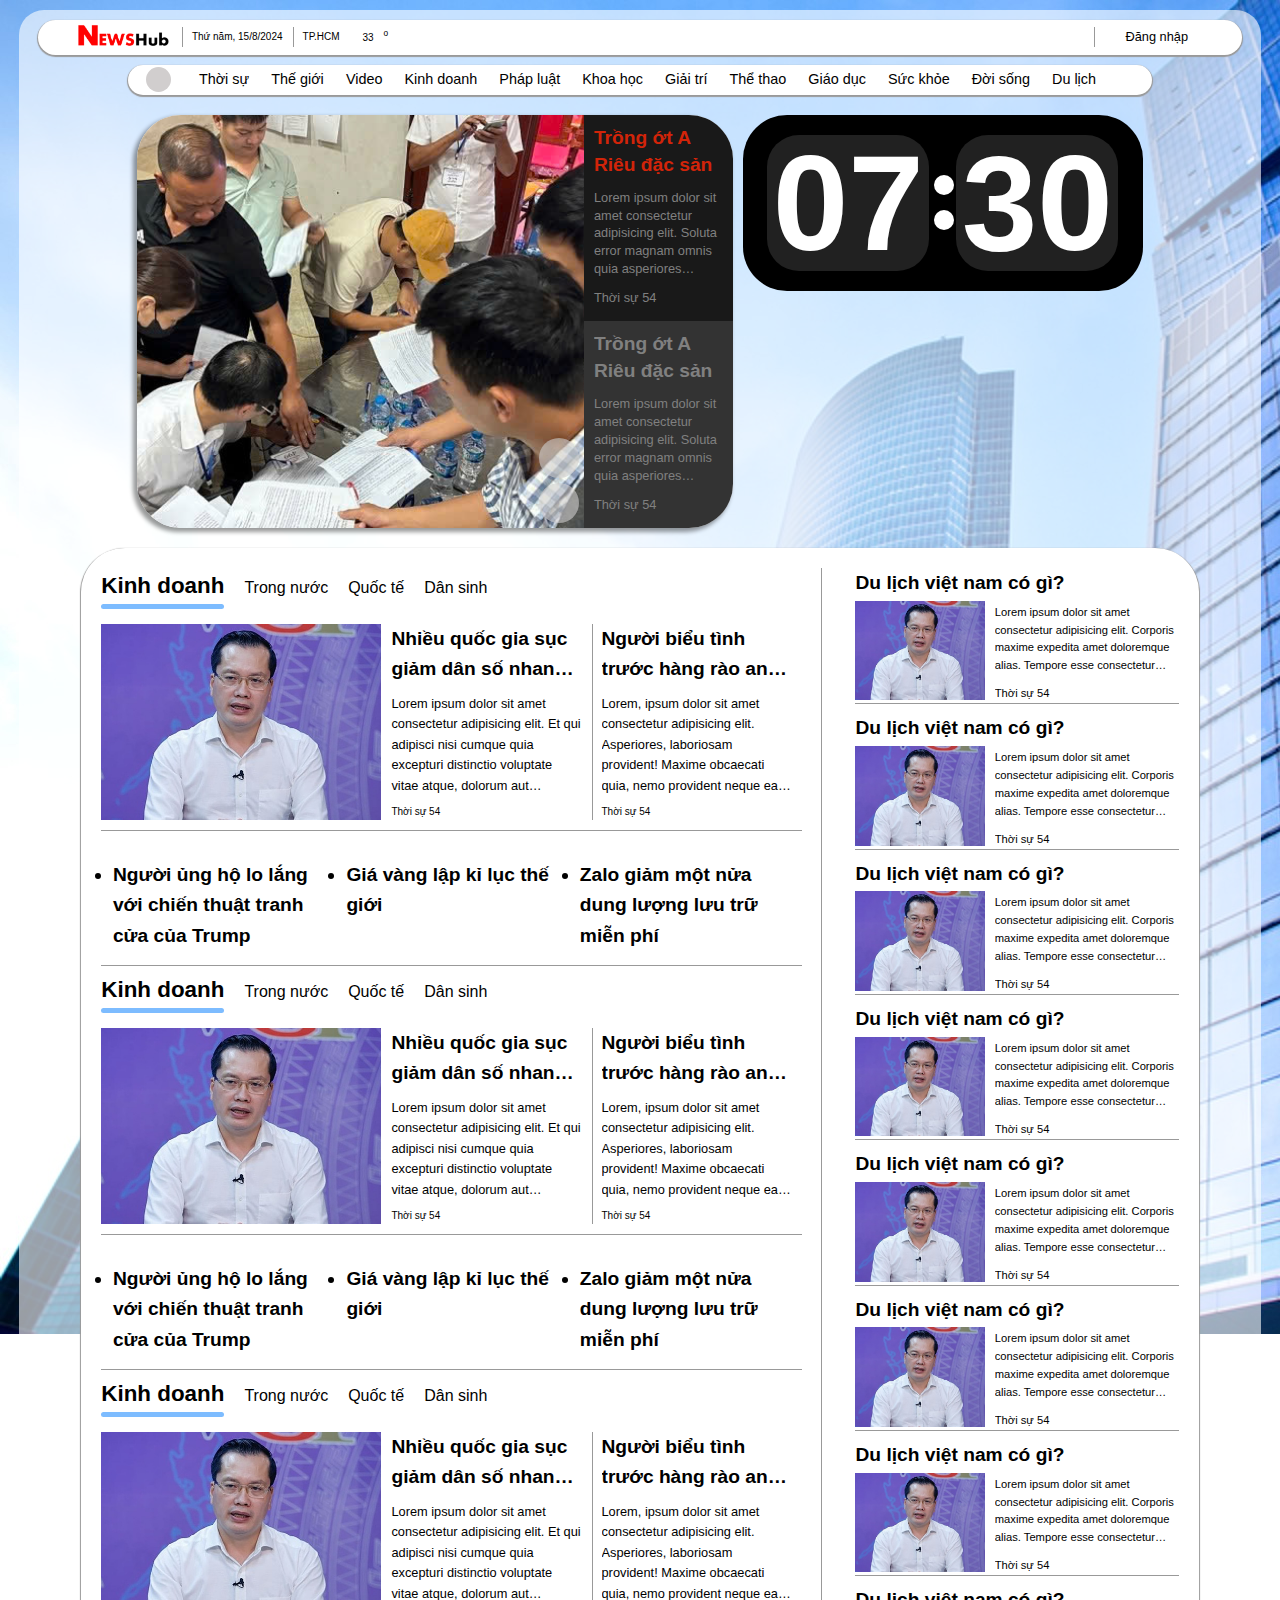
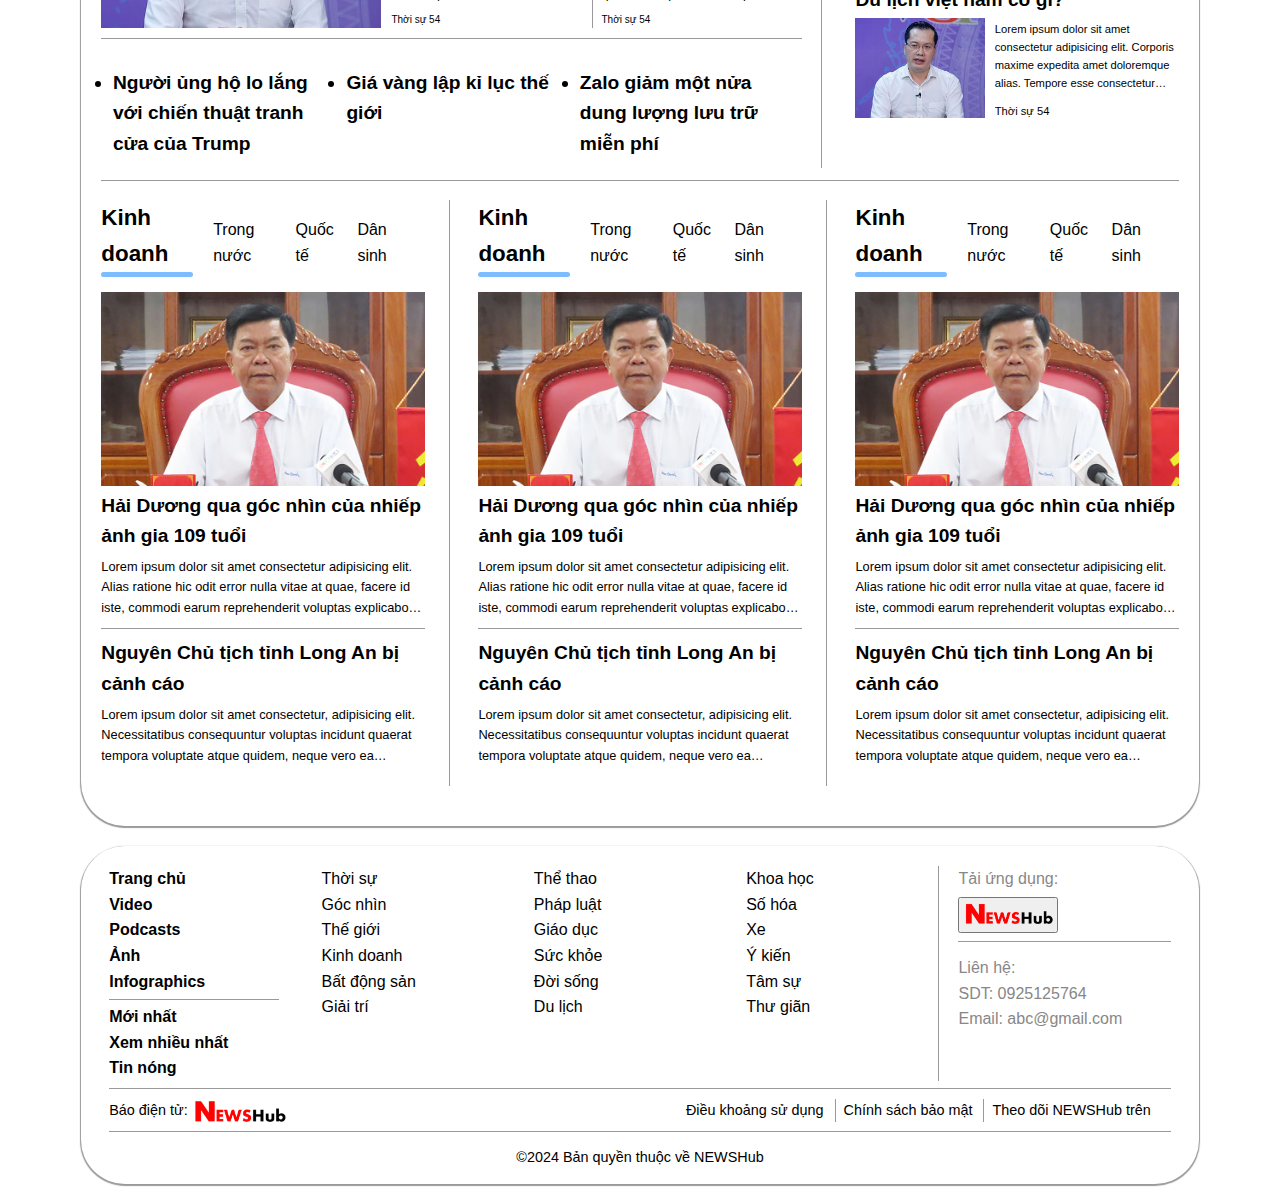
==== commit 8ff8935a: "updates" ====
--- a/index.html
+++ b/index.html
@@ -6,6 +6,7 @@
     <link rel="stylesheet" href="./css/base.css">
     <link rel="stylesheet" href="./css/main.css">
     <link rel="stylesheet" href="https://cdnjs.cloudflare.com/ajax/libs/font-awesome/6.6.0/css/all.min.css" integrity="sha512-Kc323vGBEqzTmouAECnVceyQqyqdsSiqLQISBL29aUW4U/M7pSPA/gEUZQqv1cwx4OnYxTxve5UMg5GT6L4JJg==" crossorigin="anonymous" referrerpolicy="no-referrer" />
+    <link rel="stylesheet" href="./css/reponsive.css">
     <title>NEWSHub</title>
 </head>
 <body>
@@ -17,34 +18,111 @@
                     <li class="nav_items"><img src="./image/background/logo_newshub_black.png" alt="logo" class="nav_logo"></li>
                     <li class="nav_items"><span>Thứ năm, 15/8/2024</span></li>
                     <li class="nav_items">
-                        <span>
+                        <span class="nav_address">
                             TP.HCM
-                            <i class="nav_down fa-solid fa-chevron-down"></i>
+                            <span class="nav_down">
+                                <i class="fa-solid fa-chevron-down"></i>
+                            </span>
+                            <span class="nav_up">
+                                <i class="fa-solid fa-chevron-up"></i>
+                            </span>
+                            <ul class="nav_select_address">
+                                <li class="nav_select_item">
+                                    <p>TP.HCM</p>
+                                    <i class="fa-solid fa-check"></i>
+                                </li>
+                                <li class="nav_select_item">
+                                    <p>Hà Nội</p>
+                                    <!-- <i class="fa-solid fa-check"></i> -->
+                                </li>
+                            </ul>
                         </span>
                     </li>
                     <li class="nav_items"><span><i class="nav_weather fa-solid fa-cloud"></i> 33</span><sup>o</sup></li>
                 </ul>
                 <ul class="nav_list_search">
                     <li class="nav_items_search">
-                        <input type="text" class="nav_search_input" placeholder="Tìm kiếm">
                         <i class="nav_search fa-solid fa-magnifying-glass"></i>
                     </li>
                     <li class="nav_items_search">
-                        <i class="nav_user fa-regular fa-user"></i> Đăng nhập
+                        <i class="nav_user fa-regular fa-user"></i> 
+                        <span>Đăng nhập</span>
                     </li>
                     <li class="nav_items_search">
                         <i class="nav_notify fa-regular fa-bell"></i>
+                        <div class="notify_table">
+                            <div class="notify_container">
+                                <header class="header__notify-header">
+                                    <h3>Thông báo mới nhận</h3>
+                                </header>
+                                <ul class="header__notify-list">
+                                    <li class="header__notify-item">
+                                        <a href="" class="header__notify-link">
+                                            <div class="header__notify-sup-info">
+                                                <p class="header__notify-descriotion">Kinh doanh</p>
+                                                <p class="time_notify">2h trước</p>
+                                            </div>
+                                            <h3 class="header__notify-name">Hành trình của CEO trước khi bị bắt</h3>
+                                        </a>
+                                    </li>
+
+                                    <li class="header__notify-item">
+                                        <a href="" class="header__notify-link">
+                                            <div class="header__notify-sup-info">
+                                                <p class="header__notify-descriotion">Kinh doanh</p>
+                                                <p class="time_notify">2h trước</p>
+                                            </div>
+                                            <h3 class="header__notify-name">Hành trình của CEO trước khi bị bắt</h3>
+                                        </a>
+                                    </li>
+                                    <li class="header__notify-item">
+                                        <a href="" class="header__notify-link">
+                                            <div class="header__notify-sup-info">
+                                                <p class="header__notify-descriotion">Kinh doanh</p>
+                                                <p class="time_notify">2h trước</p>
+                                            </div>
+                                            <h3 class="header__notify-name">Hành trình của CEO trước khi bị bắt</h3>
+                                        </a>
+                                    </li>
+                                    <li class="header__notify-item">
+                                        <a href="" class="header__notify-link">
+                                            <div class="header__notify-sup-info">
+                                                <p class="header__notify-descriotion">Kinh doanh</p>
+                                                <p class="time_notify">2h trước</p>
+                                            </div>
+                                            <h3 class="header__notify-name">Hành trình của CEO trước khi bị bắt</h3>
+                                        </a>
+                                    </li>
+                                    <li class="header__notify-item">
+                                        <a href="" class="header__notify-link">
+                                            <div class="header__notify-sup-info">
+                                                <p class="header__notify-descriotion">Kinh doanh</p>
+                                                <p class="time_notify">2h trước</p>
+                                            </div>
+                                            <h3 class="header__notify-name">Hành trình của CEO trước khi bị bắt</h3>
+                                        </a>
+                                    </li>
+                                    <li class="header__notify-item">
+                                        <a href="" class="header__notify-link">
+                                            <div class="header__notify-sup-info">
+                                                <p class="header__notify-descriotion">Kinh doanh</p>
+                                                <p class="time_notify">2h trước</p>
+                                            </div>
+                                            <h3 class="header__notify-name">Hành trình của CEO trước khi bị bắt</h3>
+                                        </a>
+                                    </li>
+                                </ul>
+                            </div>
+                        </div>
                     </li>
                 </ul>
             </div>
             <!-- Menu -->
             <div class="newshub_header_menu">
+                <div class="icon_cover">
+                    <i class="icon_home fa-solid fa-house"></i>
+                </div>
                 <ul class="menu_list">
-                    <li class="menu_items">
-                        <div class="menu_home icon_cover">
-                            <i class="icon_home fa-solid fa-house"></i>
-                        </div>
-                    </li>
                     <li class="menu_items">Thời sự</li>
                     <li class="menu_items">Thế giới</li>
                     <li class="menu_items">Video</li>
--- a/css/base.css
+++ b/css/base.css
@@ -31,5 +31,4 @@
 a {
     text-decoration: none;
     list-style: none;
-    color: #999;
 }--- a/css/main.css
+++ b/css/main.css
@@ -2,7 +2,7 @@
     background-color: var(--cover-color);
     width: 97%;
     margin: 10px auto;
-    border-radius: 44px;
+    border-radius: 25px;
 
 }
 /* Header */
@@ -11,7 +11,7 @@
 .newshub_header {
     width: 97%;
     margin: auto;
-    padding: 10px;
+    padding: 10px 0;
 }
 
 .newshub_header_nav {
@@ -31,6 +31,10 @@
     align-content: center;
     padding: 0 2%;
     
+}
+
+.nav_items {
+    position: relative;
 }
 
 .nav_items:first-child {
@@ -42,12 +46,70 @@
     display: inline-block;
     align-content: center;
     height: 20px;
-    border-left: 1px solid var(--border-color);
-}
-
-.nav_items:last-child>span {
-    padding-right: 0;
-}
+}
+
+.nav_items+.nav_items::before {
+    content: "";
+    position: absolute;
+    height: 100%;
+    width: 1px;
+    background-color: #999;
+}
+
+.nav_select_address {
+    position: absolute;
+    width: 120%;
+    background-color: var(--primary-color);
+    box-shadow: 0px 1px 1px 1px var(--border-color);
+    top: 90%;
+    left: -25%;
+    border-radius: 5px;
+    z-index: 99;
+    overflow: hidden;
+    display: none;
+}
+
+.nav_select_item {
+    display: flex;
+    padding: 5px;
+    font-size: 0.7rem;
+    line-height: 1.6;
+    justify-content: space-between;
+    align-items: center;
+}
+
+.nav_select_item>i {
+    color: rgb(220, 70, 36);
+}
+
+.nav_select_item:hover {
+    background-color: #bfbebe;
+}
+
+.nav_items:last-child::before {
+    display: none;
+}
+
+.nav_down {
+    display:inline-block;
+}
+
+.nav_up {
+    display: none;
+}
+
+.nav_address:hover {
+    cursor: pointer;
+}
+
+.nav_address:hover .nav_select_address,
+.nav_address:hover .nav_up {
+    display: inline;
+}
+
+.nav_address:hover .nav_down {
+    display: none;
+} 
 
 .nav_logo {
     width: 100px;
@@ -65,6 +127,7 @@
     padding: 0 10px;
     align-content: center;
     height: 20px;
+    position: relative;
 }
 
 .nav_items_search:first-child {
@@ -74,6 +137,85 @@
 .nav_search_input {
     padding-left: 5px;
     border-radius: 44px;
+}
+
+.nav_items_search:hover {
+    color: #999;
+}
+
+.notify_container {
+    position: absolute;
+    background-color: #fff;
+    width: 350px;
+    height: 400px;
+    right: 0;
+    z-index: 9999;
+    box-shadow: 0px 1px 1px 1px var(--border-color);
+    border-radius: 10px;
+    overflow: auto;
+    overflow: -moz-hidden-unscrollable;
+    -ms-overflow-style: none;
+}
+
+.notify_container::-webkit-scrollbar {
+    width: 0 !important;
+    display: none;
+}
+
+.header__notify-sup-info {
+    display: flex;
+    justify-content: space-between;
+    color: #999;
+}
+
+.header__notify-header {
+    color: #000;
+}
+
+.header__notify-header {
+    padding: 10px 10px 0;
+}
+
+.header__notify-link {
+    color: #000
+}
+
+.header__notify-item {
+    padding: 0px 20px;
+}
+
+.header__notify-item:hover {
+    background-color: #d7d6d6;
+}
+
+.header__notify-item +.header__notify-item {
+    margin-top: 10px;
+}
+
+.header__notify-name {
+    font-size: 1.2rem;
+}
+
+.notify_table {
+    display: none;
+    position: absolute;
+    right: 1px;
+    animation: notifyGrowth .2s linear;
+}
+
+.nav_items_search:last-child:hover .notify_table{
+    display: block;
+}
+
+@keyframes notifyGrowth {
+    from {
+        transform: scale(0);
+        opacity: 0;
+    }
+    to {
+        transform: scale(1);
+        opacity: 1;
+    }
 }
 
 /* Menu */
@@ -86,20 +228,18 @@
     display: flex;
     align-items: center;
     align-content: center;
-    justify-content: space-between;
+    justify-content: space-around;
     box-shadow: 0px 1px 1px 1px var(--border-color);
 }
 
 .icon_cover {
     width: 25px;
     height: 25px;
-    border-radius: 50%;
+    border-radius: 25px;
     background-color: var(--icon-cover);
     align-content: center;
-    padding: 0 auto;
-    margin: 0 auto;
-    position: relative;
-    
+    margin: 0 0 0 10px ;
+    position: relative;
 }
 
 .icon_home {
@@ -114,7 +254,7 @@
 
 .menu_list{
     display: flex;
-    width: 100%;
+    width: 90%;
     align-items: center;
     font-size: 0.9rem;
     justify-content: space-evenly;
@@ -122,13 +262,14 @@
 
 .menu_items {
     height: 100%;
+    margin: 0 10px;
     text-align: center;
+    flex-shrink: 0;
 }
 
 .menu_bars {
     font-size: 0.8rem;
-    margin-right: 3%;
-    
+    margin: 10px;
 }
 
 /* Body */
@@ -142,6 +283,7 @@
     width: 90%;
     margin: 0 auto;
     display: flex;
+    justify-content: space-between;
 }
 
 /* Section 1: Content (Left) */
@@ -149,7 +291,6 @@
     width: 70%;
     display: flex;
     border-radius: 44px;
-    overflow: hidden;
     background-color: var(--primary-color);
     box-shadow:-3px 3px 4px 1px rgba(0,0,0,0.4);
     overflow: hidden;
@@ -249,14 +390,15 @@
 
 /* Clock */
 .newshub_clock {
+    flex: 1;
+    margin-left: 10px;
+    position: relative;
+}
+
+.clock_outline{
     width: 400px;
-    padding-left:10px ;
-    position: relative;
-}
-
-.clock_outline{
-    width: 90%;
     background-color: black;
+    box-sizing: border-box;
     padding: 20px;
     border-radius: 44px;
     display: flex;
@@ -266,7 +408,7 @@
 
 .clock_hour {
     width: 45%;
-    height: 70%;
+    height: 90%;
     background-color: #212121;
     border-radius: 32px;
     text-align: center;
@@ -294,7 +436,7 @@
 }
 
 .widget {
-    width: 100%;
+    width: 400px;
     margin-top: 12px;
     border-radius: 44px;
     height: 225px;
--- a/css/reponsive.css
+++ b/css/reponsive.css
@@ -0,0 +1,109 @@
+@media screen and (max-width: 1300px) {
+    .menu_list {
+        overflow: auto;
+    }
+
+    .menu_list::-webkit-scrollbar {
+        width: 0 !important;
+        display: none;
+    }
+
+    .newshub {
+        border-radius: 25px !important;
+    }
+}
+
+@media screen and (max-width: 1200px) {
+    .newshub_body_header {
+        flex-wrap: wrap;
+    }
+
+    .newshub_clock {
+        margin: 20px 0;
+        display: flex;
+        justify-content: space-between;
+    }
+
+    .widget {
+       margin: 0; 
+    }
+
+    .newshub_body_header_left {
+        width: 100%;
+    }
+}
+
+@media screen and (max-width: 1031px) {
+    .newshub_clock {
+        justify-content: space-evenly;
+    }
+
+    .widget {
+        display: none; 
+    }
+}
+
+@media screen and (max-width: 720px) {
+    *{
+        font-size: 0.9rem;
+    }
+
+    .nav_items {
+        display: none;
+    }
+
+    .nav_items:first-child,
+    .nav_items:nth-child(3) {
+        display: block;
+    }
+
+    .newshub_hot_content {
+        width: 50%;
+    }
+
+    .hot_content_present {
+        font-size: 0.7rem;
+    }
+
+    .hot_content_title {
+        font-size: 1rem;
+    }
+
+    .hot_content_body {
+        line-clamp: 3;
+        -webkit-line-clamp: 3;
+    }
+
+    .hot_content_present:first-child {
+        height: 100%;
+    }
+
+    .hot_content_present:last-child {
+        display: none;
+    }
+}
+
+@media screen and (max-width: 550px) {
+    .nav_items_search>span,
+    .nav_items:nth-child(3) {
+        display: none;
+    }
+
+    .nav_items:first-child {
+        display: block;
+    }
+
+    .clock_outline {
+        width: 100%;
+        padding: 10px;
+    }
+
+    .clock_hour {
+        font-size: 7rem
+    }
+
+    .hour_wall {
+        width: 15px;
+        height: 15px;
+    }
+}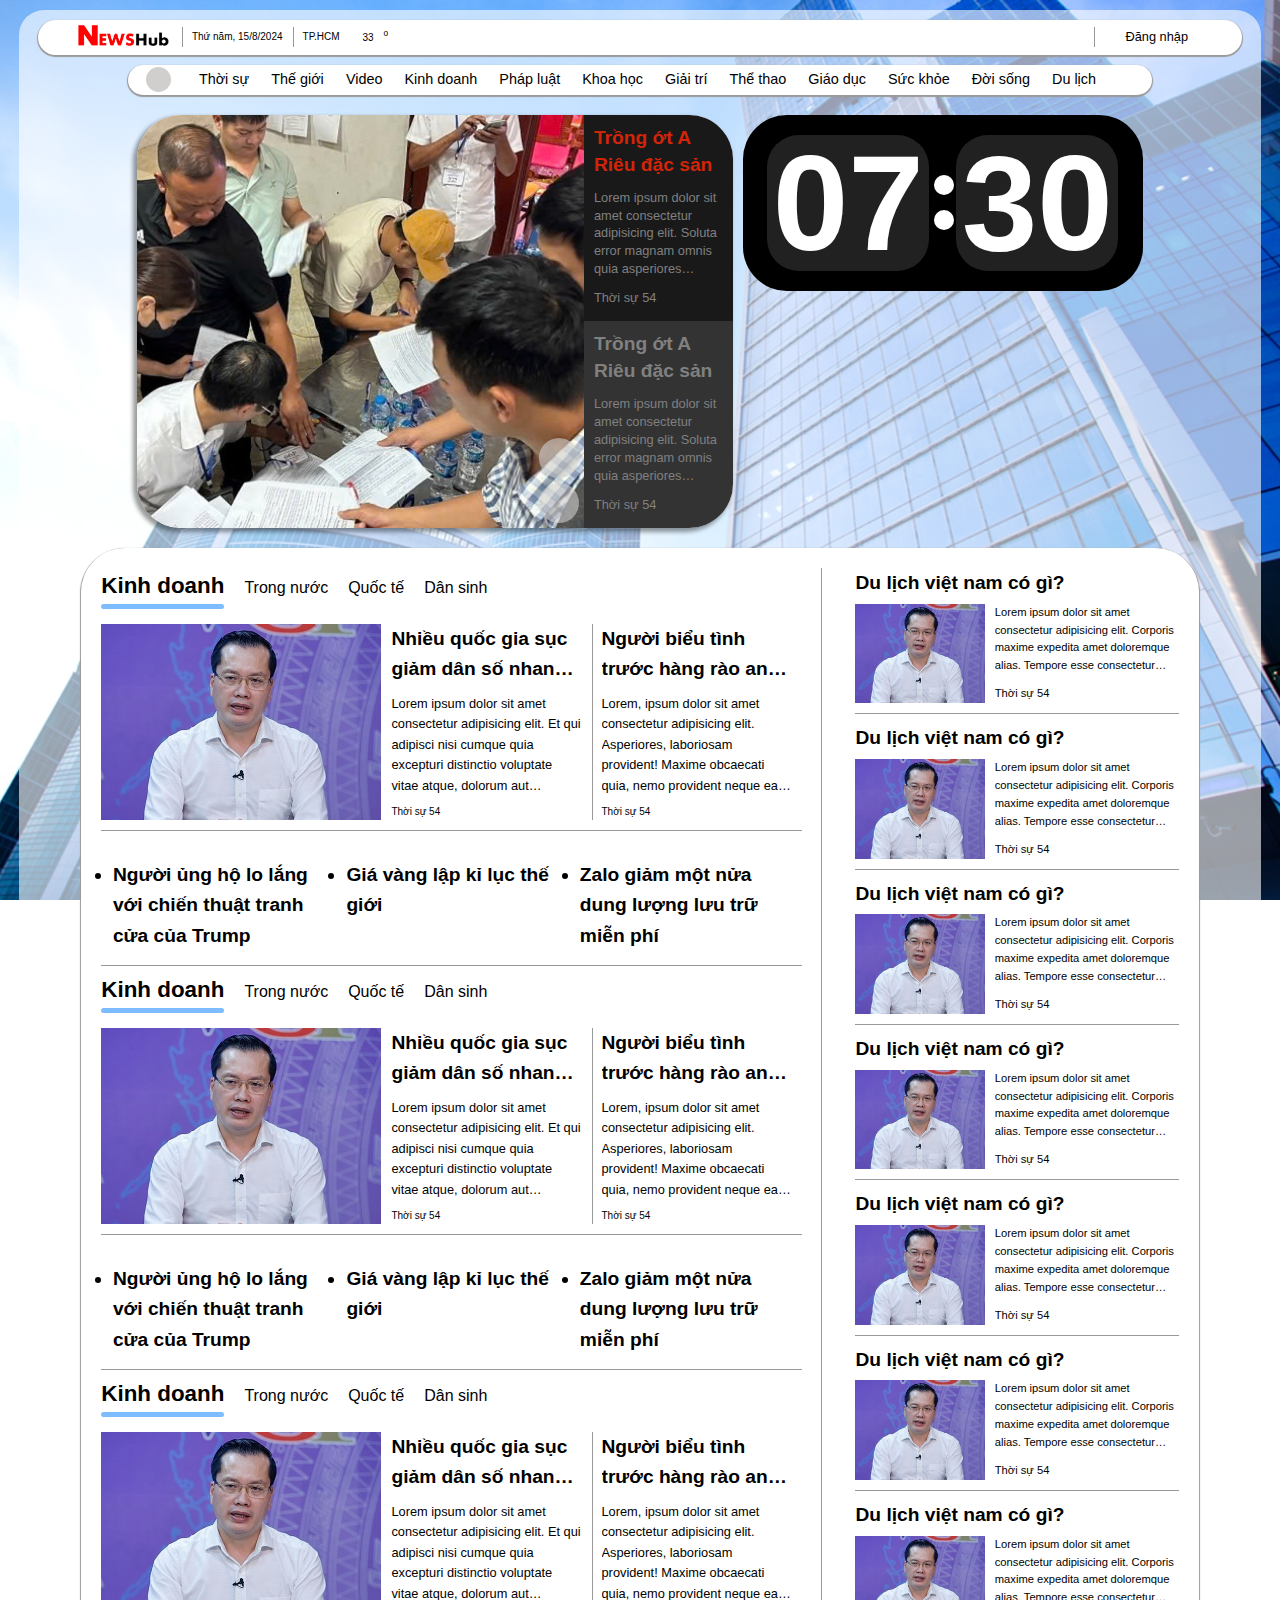
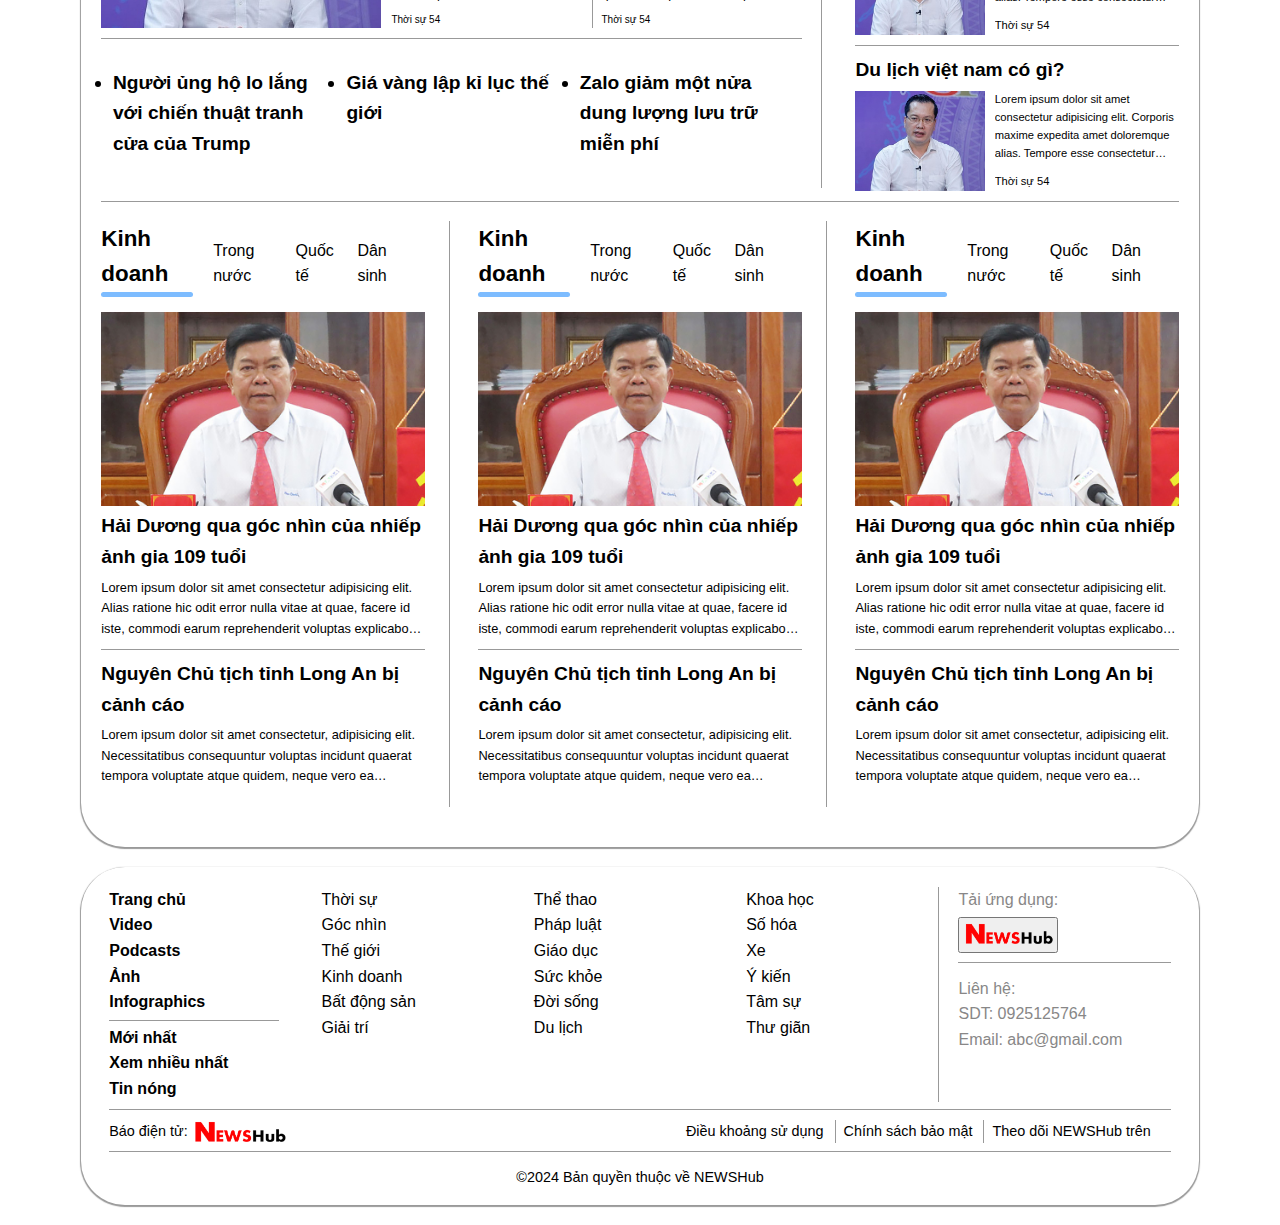
==== commit 22334612: "update" ====
--- a/index.html
+++ b/index.html
@@ -123,7 +123,14 @@
                     <i class="icon_home fa-solid fa-house"></i>
                 </div>
                 <ul class="menu_list">
-                    <li class="menu_items">Thời sự</li>
+                    <li class="menu_items">
+                        Thời sự
+                        <ul class="menu_items_support">
+                            <li class="menu_items_item">Chính trị</li>
+                            <li class="menu_items_item">Giao thông</li>
+                            <li class="menu_items_item">Khoa học</li>
+                        </ul>
+                    </li>
                     <li class="menu_items">Thế giới</li>
                     <li class="menu_items">Video</li>
                     <li class="menu_items">Kinh doanh</li>
--- a/css/base.css
+++ b/css/base.css
@@ -17,6 +17,8 @@
     line-height: 1.6;
     background-image: var(--background-img);
     background-repeat: no-repeat;
+    background-size: cover;
+    background-position: center;
     background-attachment: fixed;
 }
 
--- a/css/main.css
+++ b/css/main.css
@@ -3,7 +3,7 @@
     width: 97%;
     margin: 10px auto;
     border-radius: 25px;
-
+    padding-bottom: 10px;
 }
 /* Header */
 /* Navbar */
@@ -265,12 +265,45 @@
     margin: 0 10px;
     text-align: center;
     flex-shrink: 0;
+    position: relative;
+}
+
+.menu_items_support {
+    position: absolute;
+    width: 100px;
+    left: 0;
+    border-radius: 10px;
+    background-color: #fff;
+    z-index: 999;
+    overflow: hidden;
+    align-items: center;
+    box-sizing: border-box;
+    box-shadow: 0px 1px 1px 1px var(--border-color);
+    display: none;
+}
+
+.menu_items:hover {
+    cursor: pointer;
+}
+
+.menu_items_item {
+    width: 100%;
+}
+
+.menu_items_item:hover {
+    background-color: #c1c0c0;
+}
+
+.menu_items:hover .menu_items_support {
+    display: block;
 }
 
 .menu_bars {
     font-size: 0.8rem;
     margin: 10px;
 }
+
+
 
 /* Body */
 /* News hot */
@@ -656,7 +689,7 @@
 
 .newshub_sp_news_item {
     width: 100%;
-    margin-bottom: 10px;
+    padding-bottom: 10px;
     position: relative;
 }
 
@@ -680,7 +713,6 @@
 
 .content_img {
     width:40%;
-    transform: translateY(-3px);
     object-fit: cover;
 }
 
@@ -698,6 +730,10 @@
     -webkit-box-orient: vertical;
     text-overflow: ellipsis;
     margin-left: 10px;
+}
+
+.newshub_sp_news_item+.newshub_sp_news_item {
+    padding-top: 10px;
 }
 
 .newshub_sp_news_item::after {
--- a/css/reponsive.css
+++ b/css/reponsive.css
@@ -1,6 +1,8 @@
 @media screen and (max-width: 1300px) {
+    /* Menu reponsive */
     .menu_list {
-        overflow: auto;
+        overflow:auto;
+        position: relative;
     }
 
     .menu_list::-webkit-scrollbar {
@@ -13,7 +15,19 @@
     }
 }
 
+@media screen and (max-width: 1031px) {
+    /* header body */
+    .newshub_clock {
+        justify-content: space-evenly;
+    }
+
+    .widget {
+        display: none; 
+    }
+}
+
 @media screen and (max-width: 1200px) {
+    /* Header body */
     .newshub_body_header {
         flex-wrap: wrap;
     }
@@ -33,21 +47,13 @@
     }
 }
 
-@media screen and (max-width: 1031px) {
-    .newshub_clock {
-        justify-content: space-evenly;
-    }
-
-    .widget {
-        display: none; 
-    }
-}
 
 @media screen and (max-width: 720px) {
     *{
-        font-size: 0.9rem;
-    }
-
+        font-size: 1rem;
+    }
+
+    /* Navbar */
     .nav_items {
         display: none;
     }
@@ -57,6 +63,7 @@
         display: block;
     }
 
+    /* body header */
     .newshub_hot_content {
         width: 50%;
     }
@@ -84,6 +91,7 @@
 }
 
 @media screen and (max-width: 550px) {
+    /* Navbar */
     .nav_items_search>span,
     .nav_items:nth-child(3) {
         display: none;
@@ -93,6 +101,7 @@
         display: block;
     }
 
+    /* body header */
     .clock_outline {
         width: 100%;
         padding: 10px;
@@ -106,4 +115,194 @@
         width: 15px;
         height: 15px;
     }
+
+    .newshub_body_header {
+        display: none;
+    }
+
+    /* body_main */
+    .newshub_body_main {
+        margin: 0 0 10px 0;
+    }
+
+    .newshub_main_head {
+        border-radius: 25px;
+        padding: 10px 20px;
+    }
+
+    .newshub_main_content {
+        flex-direction: column-reverse;
+    }
+
+    .newshub_sp_news {
+        width: 100%;
+    }
+
+    /* list news */
+    .news_item_content {
+        flex-direction: column;
+    }
+
+    .newshub_sp_news_item>h3 {
+        font-size: 1.6rem;
+        overflow: visible;
+        white-space: wrap;
+    }
+
+    .news_item_content>.content_topic {
+        width: 100%;
+    }
+
+    .news_item_content>.content_topic>p {
+        margin-left: 0;
+        font-size: 1rem;
+        width: 100%;
+        margin-top: 10px;
+        overflow: visible;
+        display: block;
+    }
+
+    .content_img {
+        width: 100%;
+    }
+
+    .newshub_sp_news_item:last-child::after {
+        display: block;
+    }
+
+    .newshub_topic_out {
+        width: 100%;
+    }
+
+    .newshub_topic{
+        margin-top: 10px;
+    }
+
+    .newshub_subjects_item {
+        display: none;
+    }
+
+    .newshub_subjects_item:first-child {
+        display: block;
+    }
+
+    .content_right {
+        display: none;
+    }
+
+    .newshub_subject_content {
+        flex-direction: column;
+    }
+
+    .content {
+        width: 100%;
+        padding: 0;
+        margin-top: 10px;
+    }
+
+    .content>.content_body {
+        font-size: 1rem;
+        height: auto;
+        overflow: visible;
+        display: block;
+    }
+
+    .content>h3 {
+        font-size: 1.6rem;
+        height: auto;
+        display: block;
+        overflow: visible;
+    }
+
+    .img_main {
+        width: 100%;
+    }
+
+    .newshub_subjects_list {
+        list-style: none;
+    }
+
+    /* ----- */
+    .newshub_beside_subjects .newshub_subjects_item {
+        display: none;
+    }
+
+    .newshub_beside_subjects .newshub_subjects_item:first-child {
+        display: block;
+    }
+
+    .newshub_beside {
+        overflow: auto;
+    }
+
+    .newshub_beside::-webkit-scrollbar {
+        width: 0;
+        display: none;
+    }
+
+    .newshub_beside_sections {
+        width: 100%;
+        flex-shrink: 0;
+    }
+
+    .newshub_beside_sections + .newshub_beside_sections {
+        margin-left: 50px;
+    }
+
+    /* Footer */
+    .newshub_footer {
+        border-radius: 25px;
+    }
+
+    .newshub_footer_menu{
+        display: none;
+        font-size: 1rem !important;
+    }
+
+    .newshub_footer_menu:first-child,
+    .newshub_footer_menu:last-child {
+        display: block;
+    }
+
+    .newshub_footer_head {
+        flex-direction: column;
+    }
+
+    .newshub_footer_head::after {
+        display: none;
+    }
+
+    .newshub_footer_head .newshub_footer_menu:last-child .newshub_footer_item:first-child::after {
+        display: none;
+    }
+
+    .newshub_footer_head .newshub_footer_menu:last-child .newshub_footer_item:first-child {
+        margin: 0;
+    }
+
+    .newshub_footer_head .newshub_footer_menu:first-child .newshub_footer_item:first-child:after {
+        width: 40%;
+    }
+
+    .newshub_footer_use {
+        flex-direction: column;
+        align-items: flex-start;
+    }
+
+    .footer_use {
+        flex-direction: column;
+    }
+
+    .footer_use_item+.footer_use_item::after {
+        display: none;
+    }
+
+    .newshub_footer_logo {
+        width: 100%;
+        justify-content: flex-start;
+    }
+
+    .newshub_footer_logo>img {
+        width: 150px;
+    }
 }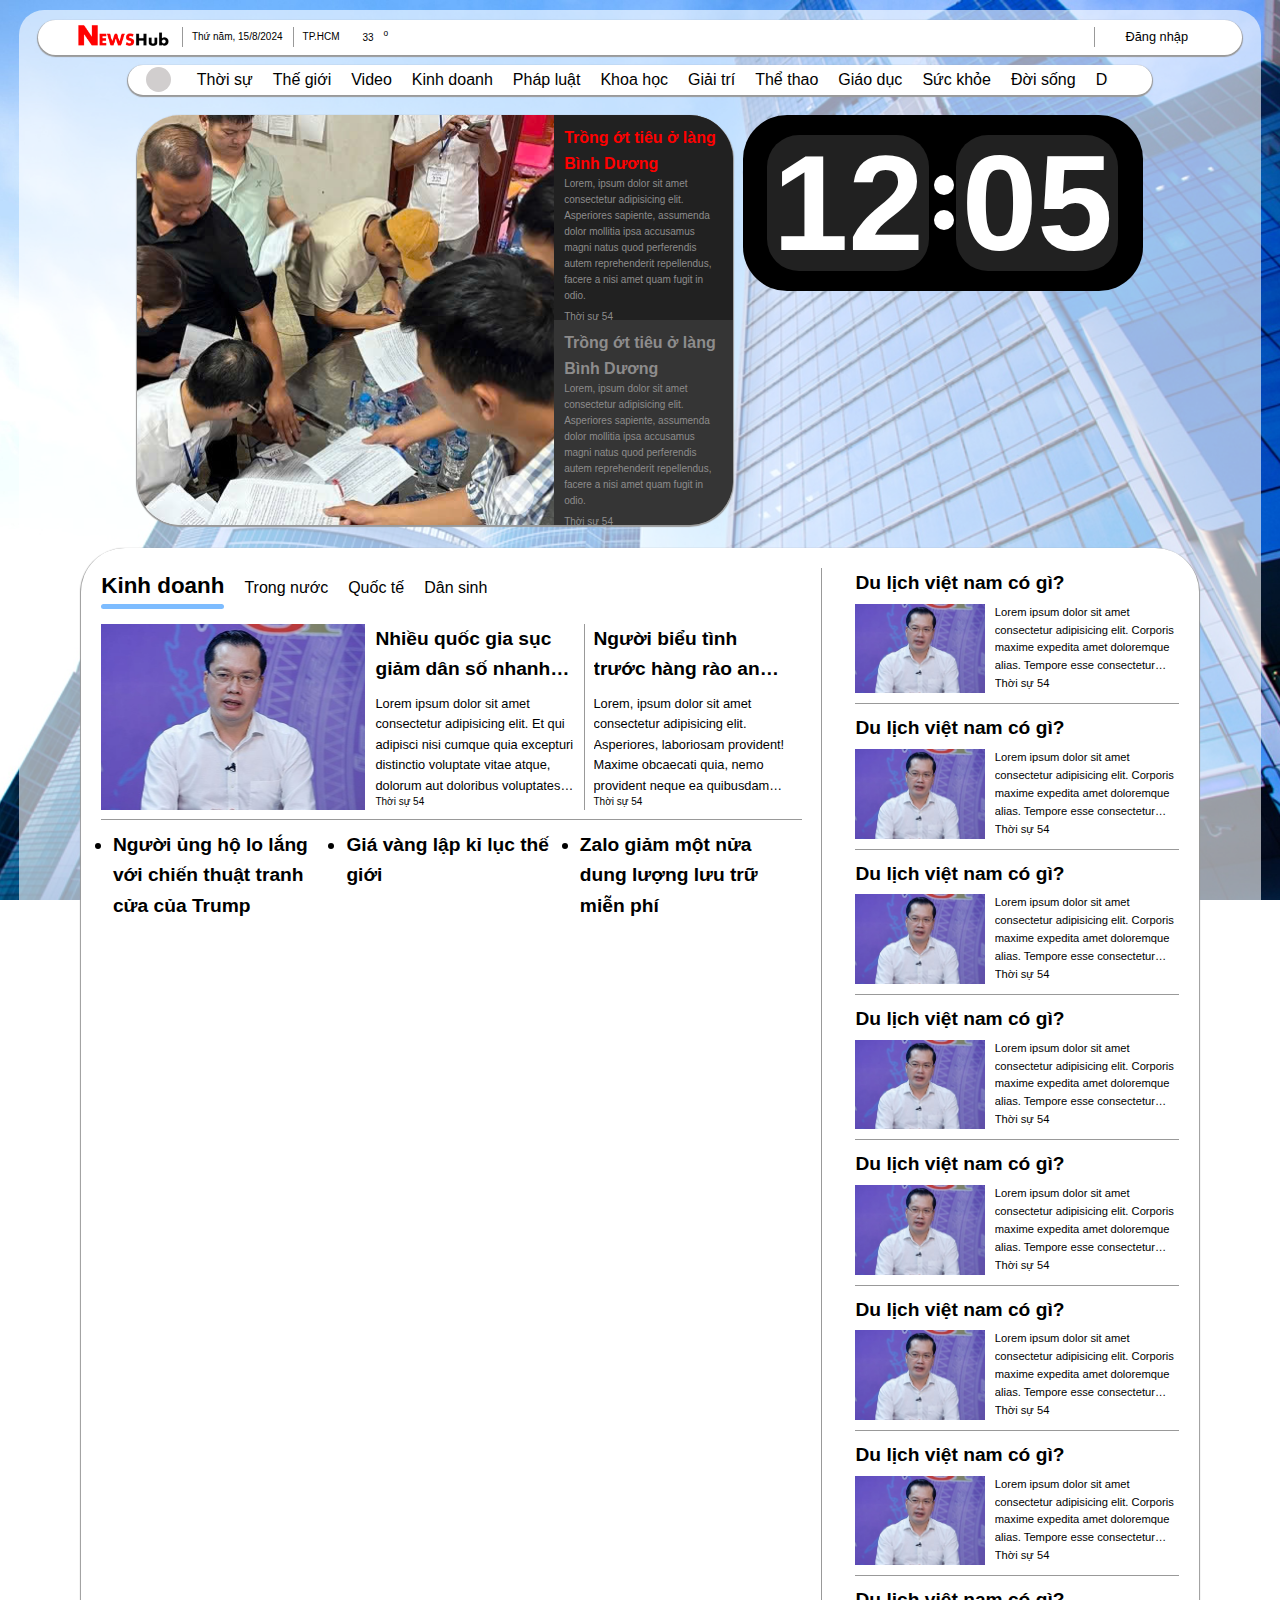
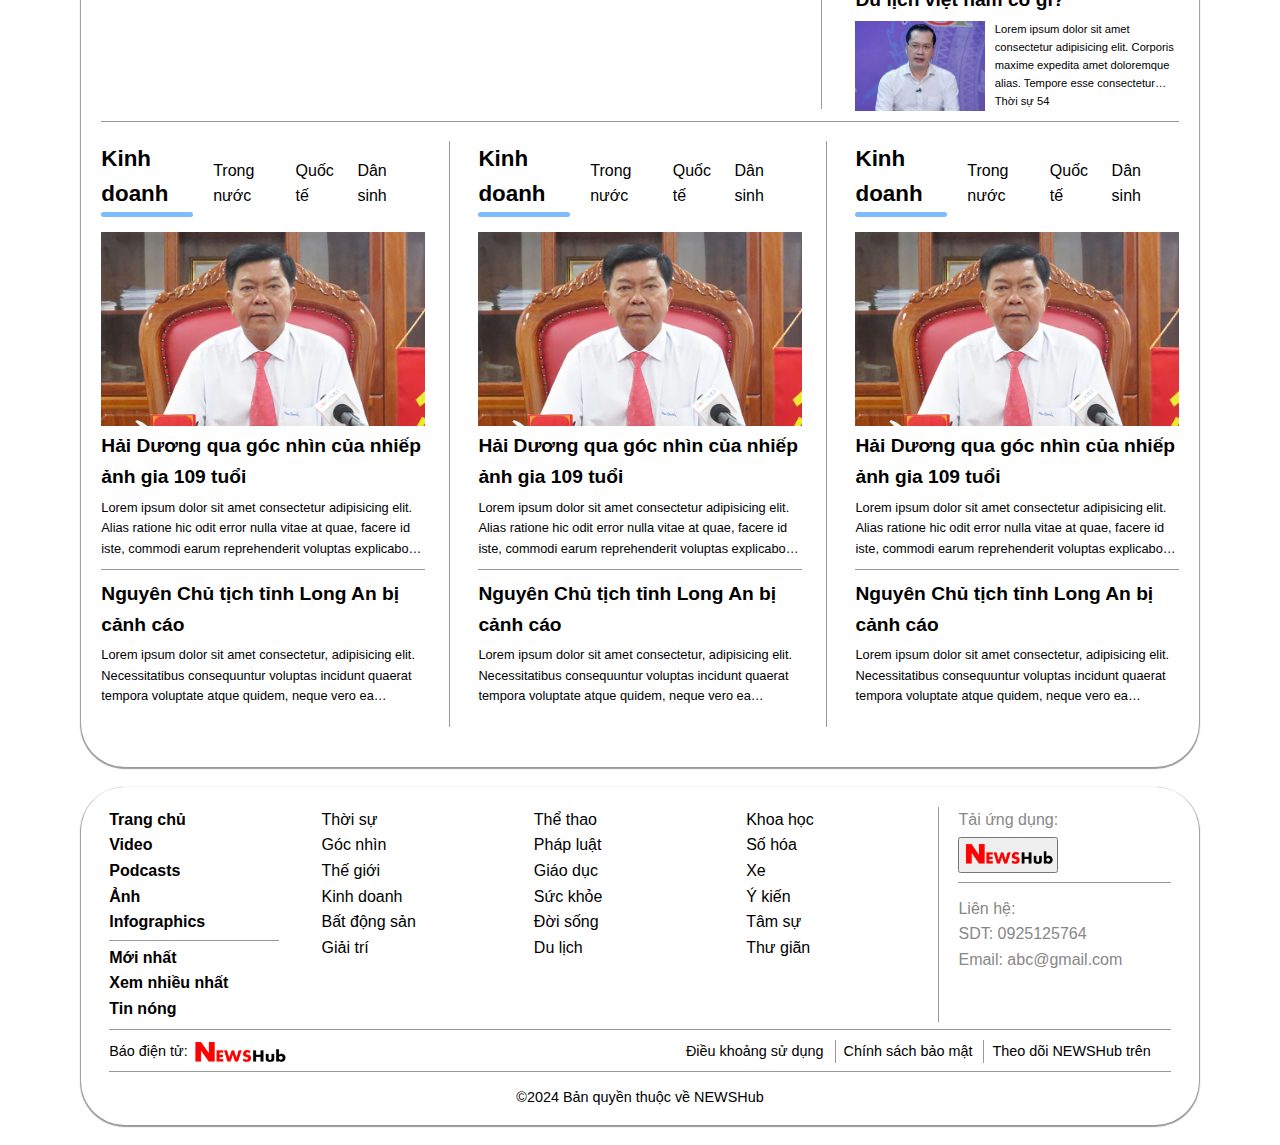
==== commit b6f51708: "update" ====
--- a/index.html
+++ b/index.html
@@ -8,6 +8,7 @@
     <link rel="stylesheet" href="https://cdnjs.cloudflare.com/ajax/libs/font-awesome/6.6.0/css/all.min.css" integrity="sha512-Kc323vGBEqzTmouAECnVceyQqyqdsSiqLQISBL29aUW4U/M7pSPA/gEUZQqv1cwx4OnYxTxve5UMg5GT6L4JJg==" crossorigin="anonymous" referrerpolicy="no-referrer" />
     <link rel="stylesheet" href="./css/reponsive.css">
     <title>NEWSHub</title>
+    <script src="./js/main.js" type="text/javascript"></script>
 </head>
 <body>
     <div class="newshub">
@@ -118,32 +119,123 @@
                 </ul>
             </div>
             <!-- Menu -->
-            <div class="newshub_header_menu">
-                <div class="icon_cover">
+            <div id="menu" class="newshub_header_menu ">
+                <div id="home" class="icon_cover">
                     <i class="icon_home fa-solid fa-house"></i>
                 </div>
+                <div id="new" class="logo_menu">
+                    <img class="logo" src="./image/background/logo.png" alt="">
+                    <p class="logo_title"><a href="#">Mới nhất</a></p>
+                </div>
                 <ul class="menu_list">
-                    <li class="menu_items">
-                        Thời sự
-                        <ul class="menu_items_support">
-                            <li class="menu_items_item">Chính trị</li>
-                            <li class="menu_items_item">Giao thông</li>
-                            <li class="menu_items_item">Khoa học</li>
-                        </ul>
-                    </li>
-                    <li class="menu_items">Thế giới</li>
-                    <li class="menu_items">Video</li>
-                    <li class="menu_items">Kinh doanh</li>
-                    <li class="menu_items">Pháp luật</li>
-                    <li class="menu_items">Khoa học</li>
-                    <li class="menu_items">Giải trí</li>
-                    <li class="menu_items">Thể thao</li>
-                    <li class="menu_items">Giáo dục</li>
-                    <li class="menu_items">Sức khỏe</li>
-                    <li class="menu_items">Đời sống</li>
-                    <li class="menu_items">Du lịch</li>
+                    <li class="menu_items"><a href="#" class="news">Thời sự</a></li>
+                    <li class="menu_items"><a href="#" class="world">Thế giới</a></li>
+                    <li class="menu_items"><a href="#" class="video">Video</a></li>
+                    <li class="menu_items"><a href="#" class="business">Kinh doanh</a></li>
+                    <li class="menu_items"><a href="#" class="law">Pháp luật</a></li>
+                    <li class="menu_items"><a href="#" class="science">Khoa học</a></li>
+                    <li class="menu_items"><a href="#" class="entertainment">Giải trí</a></li>
+                    <li class="menu_items"><a href="#" class="sport">Thể thao</a></li>
+                    <li class="menu_items"><a href="#" class="education">Giáo dục</a></li>
+                    <li class="menu_items"><a href="#" class="health">Sức khỏe</a></li>
+                    <li class="menu_items"><a href="#" class="life">Đời sống</a></li>
+                    <li class="menu_items"><a href="#" class="travel">Du lịch</a></li>
                 </ul>
                 <i class="menu_bars fa-solid fa-bars"></i>
+                <div class="menu_container">
+                    <div class="menu_container_cover">         
+                        <div class="menu_container_header">
+                            <img class="container_menu_logo" src="./image/background/logo_newshub_black.png" alt="">
+                            <i class=" xmark fa-solid fa-xmark"></i>
+                        </div>
+                        <div id="menu_container" class="menu_container_scroll">
+                            
+                            <div class="menu_space"></div>
+
+                            <div class="menu_container_footer">
+                                <div class="newshub_footer_head">
+                                    <ul class="newshub_footer_menu">
+                                        <li class="newshub_footer_item">
+                                            <ul class="item_child">
+                                                <li><a href="#">Trang chủ</a></li>
+                                                <li><a href="#">Video</a></li>
+                                                <li><a href="#">Podcasts</a></li>
+                                                <li><a href="#">Ảnh</a></li>
+                                                <li><a href="#">Infographics</a></li>
+                                            </ul>
+                                        </li>
+                                        <li class="newshub_footer_item">
+                                            <ul class="item_child">
+                                                <li><a href="#">Mới nhất</a></li>
+                                                <li><a href="#">Xem nhiều nhất</a></li>
+                                                <li><a href="#">Tin nóng</a></li>
+                                            </ul>
+                                        </li>
+                                    </ul>
+                                    <ul class="newshub_footer_menu">
+                                        <li class="newshub_footer_item"><a href="#">Thời sự</a></li>
+                                        <li class="newshub_footer_item"><a href="#">Góc nhìn</a></li>
+                                        <li class="newshub_footer_item"><a href="#">Thế giới</a></li>
+                                        <li class="newshub_footer_item"><a href="#">Kinh doanh</a></li>
+                                        <li class="newshub_footer_item"><a href="#">Bất động sản</a></li>
+                                        <li class="newshub_footer_item"><a href="#">Giải trí</a></li>
+                                    </ul>
+                                    <ul class="newshub_footer_menu">
+                                        <li class="newshub_footer_item"><a href="#">Thể thao</a></li>
+                                        <li class="newshub_footer_item"><a href="#">Pháp luật</a></li>
+                                        <li class="newshub_footer_item"><a href="#">Giáo dục</a></li>
+                                        <li class="newshub_footer_item"><a href="#">Sức khỏe</a></li>
+                                        <li class="newshub_footer_item"><a href="#">Đời sống</a></li>
+                                        <li class="newshub_footer_item"><a href="#">Du lịch</a></li>
+                                    </ul>
+                                    <ul class="newshub_footer_menu">
+                                        <li class="newshub_footer_item"><a href="#">Khoa học</a></li>
+                                        <li class="newshub_footer_item"><a href="#">Số hóa</a></li>
+                                        <li class="newshub_footer_item"><a href="#">Xe</a></li>
+                                        <li class="newshub_footer_item"><a href="#">Ý kiến</a></li>
+                                        <li class="newshub_footer_item"><a href="#">Tâm sự</a></li>
+                                        <li class="newshub_footer_item"><a href="#">Thư giãn</a></li>
+                                    </ul>
+                                    <ul class="newshub_footer_menu">
+                                        <li class="newshub_footer_item">
+                                            <p>Tải ứng dụng:</p>
+                                            <button class="download_app">
+                                                <img src="./image/background/logo_newshub_black.png" alt="">
+                                            </button>
+                                        </li>
+                                        <li class="newshub_footer_item">
+                                            Liên hệ:
+                                            <ul class="footer_contact">
+                                                <li class="footer_contact_item">SDT: 0925125764</li>
+                                                <li class="footer_contact_item">Email: abc@gmail.com</li>
+                                            </ul>
+                                        </li>
+                                    </ul>
+                                </div>
+                    
+                                <div class="newshub_footer_use">
+                                    <div class="newshub_footer_logo">
+                                        <p>Báo điện tử:</p>
+                                        <img src="./image/background/logo_newshub_black.png" alt="">
+                                    </div>
+                                    <ul class="footer_use">
+                                        <li class="footer_use_item">Điều khoảng sử dụng</li>
+                                        <li class="footer_use_item">Chính sách bảo mật</li>
+                                        <li class="footer_use_item">
+                                            Theo dõi NEWSHub trên 
+                                            <i class="fa-brands fa-facebook"></i>
+                                            <i class="fa-brands fa-instagram"></i>
+                                            <i class="fa-brands fa-youtube"></i>
+                                        </li>
+                                    </ul>
+                                </div>
+                    
+                                <div class="newshub_footer_footer">&copy;2024 Bản quyền thuộc về NEWSHub</div>
+                            </div>
+                        </div>
+                    </div>
+                    
+                </div>
             </div>
         </header>
         <!-- Newshub body -->
@@ -151,50 +243,60 @@
             <!-- Section 1 -->
             <section class="newshub_body_header">
                 <!-- Section 1 left  -->
-                <div class="newshub_body_header_left">
-                    <div class="newshub_hot_img">
-                        <img class="img_hot" src="./image/img_news/imgs_hot/newshub_hot_1.jpg" alt="img">
-                        <div class="img_up_down">
-                            <div class="img_top"><i class="icon fa-solid fa-angle-up"></i></div>
-                            <div class="img_down"><i class="icon fa-solid fa-angle-down"></i></div>
-                        </div>
-                    </div>
-
-                    <div class="newshub_hot_content">
-                        <div class="hot_content_present news_seeing">
-                            <h3 class="hot_content_title">Trồng ớt A Riêu đặc sản </h3>
-                            <p class="hot_content_body">
-                                Lorem ipsum dolor sit amet consectetur adipisicing elit. Soluta error magnam omnis quia asperiores perferendis, illum repellendus minus aspernatur esse debitis sint excepturi corporis sapiente sit? Officia incidunt dicta quod?
-                            </p>
-                            <p class="hot_content_footer">
-                                Thời sự
-                                <i class="hot_content_cmt fa-solid fa-comment"></i>
-                                <span>54</span>
-                            </p>
-                        </div>
-                        <div class="hot_content_present">
-                            <h3 class="hot_content_title">Trồng ớt A Riêu đặc sản</h3>
-                            <p class="hot_content_body">
-                                Lorem ipsum dolor sit amet consectetur adipisicing elit. Soluta error magnam omnis quia asperiores perferendis, illum repellendus minus aspernatur esse debitis sint excepturi corporis sapiente sit? Officia incidunt dicta quod?
-                            </p>
-                            <p class="hot_content_footer">
-                                Thời sự
-                                <i class="hot_content_cmt fa-solid fa-comment"></i>
-                                <span>54</span>
-                            </p>
-                        </div>
-                    </div>
+                <div class="newshub_body_hot">
+                   <div class="newshub_image">
+                        <ul class="newshub_img">
+                            <li class="newshub_img_item"><img src="./image/img_news/imgs_hot/newshub_hot_1.jpg" alt=""></li>
+                            <li class="newshub_img_item"><img src="./image/img_news/imgs_hot/newshub_hot_2.jpg" alt=""></li>
+                            <li class="newshub_img_item"><img src="./image/img_news/imgs_hot/newshub_hot_3.jpg" alt=""></li>
+                            <li class="newshub_img_item"><img src="./image/img_news/imgs_hot/newshub_hot_1.jpg" alt=""></li>
+                            <li class="newshub_img_item"><img src="./image/img_news/imgs_hot/newshub_hot_2.jpg" alt=""></li>
+                        </ul> 
+                        <div class="btn_direction">
+                            <div id="scroll_up" class="btn_dir"><i class="fa-solid fa-caret-up"></i></div>
+                            <div id="scroll_down" class="btn_dir"><i class="fa-solid fa-caret-down"></i></div>
+                        </div>
+                   </div>
+                   <div class="newshub_contents">
+                        <ul class="newshub_content">
+                            <li class="newshub_content_item newshub_present">
+                                <h2 class="newshub_content_title">Trồng ớt tiêu ở làng Bình Dương</h2>
+                                <p class="newshub_content_body">Lorem, ipsum dolor sit amet consectetur adipisicing elit. Asperiores sapiente, assumenda dolor mollitia ipsa accusamus magni natus quod perferendis autem reprehenderit repellendus, facere a nisi amet quam fugit in odio.</p>
+                                <p class="newshub_content_footer">Thời sự <i class="hot_content_cmt fa-solid fa-comment"></i> 54</p>
+                            </li>
+                            <li class="newshub_content_item">
+                                <h2 class="newshub_content_title">Trồng ớt tiêu ở làng Bình Dương</h2>
+                                <p class="newshub_content_body">Lorem, ipsum dolor sit amet consectetur adipisicing elit. Asperiores sapiente, assumenda dolor mollitia ipsa accusamus magni natus quod perferendis autem reprehenderit repellendus, facere a nisi amet quam fugit in odio.</p>
+                                <p class="newshub_content_footer">Thời sự <i class="hot_content_cmt fa-solid fa-comment"></i> 54</p>
+                            </li>
+                            <li class="newshub_content_item">
+                                <h2 class="newshub_content_title">Trồng ớt tiêu ở làng Bình Dương</h2>
+                                <p class="newshub_content_body">Lorem, ipsum dolor sit amet consectetur adipisicing elit. Asperiores sapiente, assumenda dolor mollitia ipsa accusamus magni natus quod perferendis autem reprehenderit repellendus, facere a nisi amet quam fugit in odio.</p>
+                                <p class="newshub_content_footer">Thời sự <i class="hot_content_cmt fa-solid fa-comment"></i> 54</p>
+                            </li>
+                            <li class="newshub_content_item">
+                                <h2 class="newshub_content_title">Trồng ớt tiêu ở làng Bình Dương</h2>
+                                <p class="newshub_content_body">Lorem, ipsum dolor sit amet consectetur adipisicing elit. Asperiores sapiente, assumenda dolor mollitia ipsa accusamus magni natus quod perferendis autem reprehenderit repellendus, facere a nisi amet quam fugit in odio.</p>
+                                <p class="newshub_content_footer">Thời sự <i class="hot_content_cmt fa-solid fa-comment"></i> 54</p>
+                            </li>
+                            <li class="newshub_content_item">
+                                <h2 class="newshub_content_title">Trồng ớt tiêu ở làng Bình Dương</h2>
+                                <p class="newshub_content_body">Lorem, ipsum dolor sit amet consectetur adipisicing elit. Asperiores sapiente, assumenda dolor mollitia ipsa accusamus magni natus quod perferendis autem reprehenderit repellendus, facere a nisi amet quam fugit in odio.</p>
+                                <p class="newshub_content_footer">Thời sự <i class="hot_content_cmt fa-solid fa-comment"></i> 54</p>
+                            </li>
+                        </ul>
+                   </div>
                 </div>
 
                 <!-- Section 1 right (Clock) -->
                 <div class="newshub_clock">
                     <div class="clock_outline">
-                        <div class="clock_hour">07</div>
+                        <div id="hour" class="clock_hour">07</div>
                         <div class="clock_hour_wall">
                             <div class="hour_wall"></div>
                             <div class="hour_wall"></div>
                         </div>
-                        <div class="clock_hour">30</div>
+                        <div id="min" class="clock_hour">30</div>
                     </div>
 
                     <div class="widget">
@@ -213,7 +315,7 @@
                         <div class="newshub_topic_out">
                             <div class="newshub_topic">
                                 <ul class="newshub_subjects">
-                                    <li class="newshub_subjects_item">Kinh doanh</li>
+                                    <li class="newshub_subjects_item"><a href="#" class="business">Kinh doanh</a></li>
                                     <li class="newshub_subjects_item">Trong nước</li>
                                     <li class="newshub_subjects_item">Quốc tế</li>
                                     <li class="newshub_subjects_item">Dân sinh</li>
@@ -223,7 +325,7 @@
                                     <div class="newshub_subject_content">
                                         <img class="img_main" alt="" src="./image/img_news/imgs_main/img_main_1.jpg">
                                         <div class="content">
-                                            <h3>Nhiều quốc gia sục giảm dân số nhanh chóng</h3>
+                                            <h3><a href="#" class="business">Nhiều quốc gia sục giảm dân số nhanh chóng</a></h3>
                                             <p class="content_body">Lorem ipsum dolor sit amet consectetur adipisicing elit. Et qui adipisci nisi cumque quia excepturi distinctio voluptate vitae atque, dolorum aut doloribus voluptates repudiandae deleniti libero consectetur! Totam, distinctio fugit.</p>
                                             <p class="hot_content_footer">
                                                 Thời sự
@@ -232,7 +334,7 @@
                                             </p>
                                         </div>
                                         <div class="content content_right">
-                                            <h3>Người biểu tình trước hàng rào an ninh đại hội đảng Dân chủ</h3>
+                                            <h3><a href="#" class="business">Người biểu tình trước hàng rào an ninh đại hội đảng Dân chủ</a></h3>
                                             <p class="content_body">Lorem, ipsum dolor sit amet consectetur adipisicing elit. Asperiores, laboriosam provident! Maxime obcaecati quia, nemo provident neque ea quibusdam cumque eos animi illum dignissimos sapiente ipsa molestiae vel aspernatur reprehende</p>
                                             <p class="hot_content_footer">
                                                 Thời sự
@@ -243,90 +345,13 @@
                                     </div>
 
                                     <ul class="newshub_subjects_list">
-                                        <li class="newshub_subjects_sup">Người ủng hộ lo lắng với chiến thuật tranh cửa của Trump</li>
-                                        <li class="newshub_subjects_sup">Giá vàng lập kỉ lục thế giới</li>
-                                        <li class="newshub_subjects_sup">Zalo giảm một nửa dung lượng lưu trữ miễn phí</li>
+                                        <li class="newshub_subjects_sup"><a href="#" class="news">Người ủng hộ lo lắng với chiến thuật tranh cửa của Trump</a></li>
+                                        <li class="newshub_subjects_sup"><a href="#" class="news">Giá vàng lập kỉ lục thế giới</a></li>
+                                        <li class="newshub_subjects_sup"><a href="#" class="news">Zalo giảm một nửa dung lượng lưu trữ miễn phí</a></li>
                                     </ul>
                                 </div>
                             </div>
 
-                            <div class="newshub_topic">
-                                <ul class="newshub_subjects">
-                                    <li class="newshub_subjects_item">Kinh doanh</li>
-                                    <li class="newshub_subjects_item">Trong nước</li>
-                                    <li class="newshub_subjects_item">Quốc tế</li>
-                                    <li class="newshub_subjects_item">Dân sinh</li>
-                                </ul>
-
-                                <div class="newshub_subject">
-                                    <div class="newshub_subject_content">
-                                        <img class="img_main" alt="" src="./image/img_news/imgs_main/img_main_1.jpg">
-                                        <div class="content">
-                                            <h3>Nhiều quốc gia sục giảm dân số nhanh chóng</h3>
-                                            <p class="content_body">Lorem ipsum dolor sit amet consectetur adipisicing elit. Et qui adipisci nisi cumque quia excepturi distinctio voluptate vitae atque, dolorum aut doloribus voluptates repudiandae deleniti libero consectetur! Totam, distinctio fugit.</p>
-                                            <p class="hot_content_footer">
-                                                Thời sự
-                                                <i class="hot_content_cmt fa-solid fa-comment"></i>
-                                                <span>54</span>
-                                            </p>
-                                        </div>
-                                        <div class="content content_right">
-                                            <h3>Người biểu tình trước hàng rào an ninh đại hội đảng Dân chủ</h3>
-                                            <p class="content_body">Lorem, ipsum dolor sit amet consectetur adipisicing elit. Asperiores, laboriosam provident! Maxime obcaecati quia, nemo provident neque ea quibusdam cumque eos animi illum dignissimos sapiente ipsa molestiae vel aspernatur reprehende</p>
-                                            <p class="hot_content_footer">
-                                                Thời sự
-                                                <i class="hot_content_cmt fa-solid fa-comment"></i>
-                                                <span>54</span>
-                                            </p>
-                                        </div>
-                                    </div>
-
-                                    <ul class="newshub_subjects_list">
-                                        <li class="newshub_subjects_sup">Người ủng hộ lo lắng với chiến thuật tranh cửa của Trump</li>
-                                        <li class="newshub_subjects_sup">Giá vàng lập kỉ lục thế giới</li>
-                                        <li class="newshub_subjects_sup">Zalo giảm một nửa dung lượng lưu trữ miễn phí</li>
-                                    </ul>
-                                </div>
-                            </div>
-
-                            <div class="newshub_topic">
-                                <ul class="newshub_subjects">
-                                    <li class="newshub_subjects_item">Kinh doanh</li>
-                                    <li class="newshub_subjects_item">Trong nước</li>
-                                    <li class="newshub_subjects_item">Quốc tế</li>
-                                    <li class="newshub_subjects_item">Dân sinh</li>
-                                </ul>
-
-                                <div class="newshub_subject">
-                                    <div class="newshub_subject_content">
-                                        <img class="img_main" alt="" src="./image/img_news/imgs_main/img_main_1.jpg">
-                                        <div class="content">
-                                            <h3>Nhiều quốc gia sục giảm dân số nhanh chóng</h3>
-                                            <p class="content_body">Lorem ipsum dolor sit amet consectetur adipisicing elit. Et qui adipisci nisi cumque quia excepturi distinctio voluptate vitae atque, dolorum aut doloribus voluptates repudiandae deleniti libero consectetur! Totam, distinctio fugit.</p>
-                                            <p class="hot_content_footer">
-                                                Thời sự
-                                                <i class="hot_content_cmt fa-solid fa-comment"></i>
-                                                <span>54</span>
-                                            </p>
-                                        </div>
-                                        <div class="content content_right">
-                                            <h3>Người biểu tình trước hàng rào an ninh đại hội đảng Dân chủ</h3>
-                                            <p class="content_body">Lorem, ipsum dolor sit amet consectetur adipisicing elit. Asperiores, laboriosam provident! Maxime obcaecati quia, nemo provident neque ea quibusdam cumque eos animi illum dignissimos sapiente ipsa molestiae vel aspernatur reprehende</p>
-                                            <p class="hot_content_footer">
-                                                Thời sự
-                                                <i class="hot_content_cmt fa-solid fa-comment"></i>
-                                                <span>54</span>
-                                            </p>
-                                        </div>
-                                    </div>
-
-                                    <ul class="newshub_subjects_list">
-                                        <li class="newshub_subjects_sup">Người ủng hộ lo lắng với chiến thuật tranh cửa của Trump</li>
-                                        <li class="newshub_subjects_sup">Giá vàng lập kỉ lục thế giới</li>
-                                        <li class="newshub_subjects_sup">Zalo giảm một nửa dung lượng lưu trữ miễn phí</li>
-                                    </ul>
-                                </div>
-                            </div>
                         </div>
 
                         <!-- Right -->
--- a/css/base.css
+++ b/css/base.css
@@ -33,4 +33,16 @@
 a {
     text-decoration: none;
     list-style: none;
+    color: #000;
+}
+
+@keyframes fadeInSlideDown {
+    from {
+        opacity: 0; 
+        top: 50%;
+    }
+    to {
+        opacity: 1; 
+        top: calc(100% + 2px);
+    }
 }--- a/css/main.css
+++ b/css/main.css
@@ -200,6 +200,7 @@
     display: none;
     position: absolute;
     right: 1px;
+    z-index: 999;
     animation: notifyGrowth .2s linear;
 }
 
@@ -230,6 +231,77 @@
     align-content: center;
     justify-content: space-around;
     box-shadow: 0px 1px 1px 1px var(--border-color);
+    position: relative;
+    z-index: 9;
+}
+
+.menu_container {
+    position: absolute;
+    width: 95%;
+    background-color: var(--primary-color);
+    top: calc(100% + 2px);
+    left: 50%;
+    transform: translate(-50%);
+    z-index: 999;
+    border-radius: 0 0 44px 44px ; 
+    box-shadow: 3px 3px 5px var(--border-color);
+    animation: fadeInSlideDown .3s linear;
+    display: none;
+}
+
+.menu_scroll {
+    position: fixed;
+    width: 84%;
+    top: -10px;
+    left: 50%;
+    margin-left: -42%;
+    z-index: 9999;
+    font-size: 1rem !important;
+    height: 35px;
+    transform: scale(1.1);
+    transition: .3s ease-in-out;
+}
+
+.menu_scroll_delete {
+    transform: scale(1);
+    transition: 0.2s linear;
+}
+
+.menu_container_scroll {
+    width: 100%;
+    display: flex;
+    justify-content: flex-start;
+    flex-wrap: wrap;
+}
+
+.menu_container_header {
+    display: none;
+}
+
+.menu_container_list {
+    width: 20%;
+    font-size: 0.8rem;
+    text-align: center;
+    margin: 20px;
+}
+
+.menu_container_footer {
+    display: none;
+}
+
+.menu_bars:hover~.menu_container {
+    display: block;
+}
+
+@keyframes popOut {
+    from {
+        opacity: 0;
+        transform: scaleY(0);
+    }
+    to {
+        opacity: 1;
+        transform: scaleY(1);
+    }
 }
 
 .icon_cover {
@@ -239,6 +311,7 @@
     background-color: var(--icon-cover);
     align-content: center;
     margin: 0 0 0 10px ;
+    display: block;
     position: relative;
 }
 
@@ -251,16 +324,49 @@
     transform: translate(-50%, -50%);
 }
 
+.logo_menu {
+    width: 100px;
+    height: 100%;
+    display: flex;
+    align-items: center;
+    justify-content: space-between;
+    margin: 0 0 0 10px ;
+    padding-right:10px ;
+    display: none;
+    transition: .2s linear;
+    position: relative;
+}
+
+.logo_menu::after {
+    content: "";
+    position: absolute;
+    background-color: #999;
+    width: 1px;
+    height: 70%;
+    top:15%;
+    right: 0;
+}
+
+.logo {
+    width: 20px;
+    height: 20px;
+}
+
+.logo_title>a {
+    color: red !important;
+    font-size: 1rem;
+    flex-shrink: 0;
+}
 
 .menu_list{
     display: flex;
     width: 90%;
     align-items: center;
-    font-size: 0.9rem;
+    font-size: 1rem;
     justify-content: space-evenly;
 }
 
-.menu_items {
+.menu_list>li {
     height: 100%;
     margin: 0 10px;
     text-align: center;
@@ -282,20 +388,12 @@
     display: none;
 }
 
-.menu_items:hover {
-    cursor: pointer;
-}
-
 .menu_items_item {
     width: 100%;
 }
 
 .menu_items_item:hover {
     background-color: #c1c0c0;
-}
-
-.menu_items:hover .menu_items_support {
-    display: block;
 }
 
 .menu_bars {
@@ -320,105 +418,110 @@
 }
 
 /* Section 1: Content (Left) */
-.newshub_body_header_left {
+.newshub_body_hot {
+    width: 65%;
+    height: 410px;
+    display: flex;
+    background-color: var(--primary-color);
+    border-radius: 44px;
+    box-sizing: border-box;
+    box-shadow: 0px 1px 1px 1px var(--border-color);
+    overflow: hidden;
+}
+
+.newshub_image {
     width: 70%;
-    display: flex;
-    border-radius: 44px;
-    background-color: var(--primary-color);
-    box-shadow:-3px 3px 4px 1px rgba(0,0,0,0.4);
-    overflow: hidden;
-}
-
-.newshub_hot_img {
-    width: 75%;
-    position: relative;
-}
-
-.img_hot {
     height: 100%;
-    width: 100%;
-    object-fit: cover;
-}
-
-.img_top,
-.img_down {
-    font-size: 1.6rem;
-    color: rgba(0,0,0,0.6);
-    background-color: rgba(209, 206, 206, 0.6);
+    position: relative;
+}
+
+
+.newshub_img {
+    position: absolute;
+    width: 100%;
+}
+
+.newshub_img_item {
+    width: 100%;
+    height: 410px;
+    /* transition: 1s ease-in-out; */
+}
+
+.newshub_img_item>img {
+   width: 100%;
+   height: 100%;
+   object-fit: cover;
+}
+
+.btn_direction {
+    position: absolute;
+    right: 20px;
+    bottom: 10px;
+    color: #454444;
+    font-size: 1rem;
+}
+
+.btn_dir {
     width: 40px;
     height: 40px;
-    border-radius:50%;
-    position: relative;
-}
-
-.img_top:hover,
-.img_down:hover {
-    color: rgba(0,0,0,1);
-    background-color: rgba(209, 206, 206, 1);
+    background-color: var(--cover-color);
+    border-radius: 50%;
+    text-align: center;
+    align-content: center;
+}
+
+.btn_dir+.btn_dir {
+    margin-top: 5px;
+}
+
+.btn_dir:hover {
+    background-color: #fff;
+    color: #000;
+    transition: .2s linear;
+}
+
+#scroll_up {
+    display: none;
+}
+
+.newshub_contents {
+    width: 30%;
+    height: 100%;
+    position: relative;
+}
+
+.newshub_content {
+    position: absolute;
+    width: 100%;
+    height: 100%;
+    background-color: #353535;
+}
+
+.newshub_content_item {
+    width: 100%;
+    height: calc(410px / 2);
+    background-color: #353535;
+    color: #8d8c8c;
+    box-sizing: border-box;
+    padding: 10px;
+    overflow: hidden;
     transition: .3s linear;
 }
 
-.img_down {
-    margin-top: 5px;
-}
-
-.icon {
-    position: absolute;
-    top: 50%;
-    left: 50%;
-    transform: translate(-50%,-50%);
-}
-
-.img_up_down {
-    position: absolute;
-    right: 5px;
-    bottom: 5px;
-}
-
-.newshub_hot_content {
-    width: 25%;
-}
-
-.hot_content_present {
-    height: 50%;
-    padding: 10px;
-    background-color: rgba(0,0,0,0.8);
-    font-size: 0.8rem;
-    color: grey;
-    box-sizing: border-box;
-}
-
-.hot_content_title {
-    font-size: 1.2rem;
-    line-height: 1.4;
-    overflow: hidden;
-    display: -webkit-box;
-    line-clamp: 2;
-    -webkit-line-clamp: 2;
-    -webkit-box-orient: vertical;
-    text-overflow: ellipsis;
-}
-
-.hot_content_body {
-    margin-top: 10px;
-    line-height: 1.4;
-    overflow: hidden;
-    display: -webkit-box;
-    line-clamp: 5;
-    -webkit-line-clamp: 5;
-    -webkit-box-orient: vertical;
-}
-
-.hot_content_footer {
-    margin-top: 10px;
-}
-
-.news_seeing {
-    background-color: rgba(0,0,0,0.9);
-}
-
-.news_seeing > h3 {
-    color: rgb(210, 36, 9);
+.newshub_content_title {
+    font-size: 1rem;
+}
+
+.newshub_content_footer {
+    padding: 5px 5px 5px 0;
+}
+
+.newshub_present {
+    background-color: #212121;
+}
+
+.newshub_present>.newshub_content_title {
+    color: red;
 }
 
 /* Clock */
@@ -579,7 +682,13 @@
 
 .img_main {
     width: 40%;
+    overflow: hidden;
     object-fit: cover;
+}
+
+.img_main:hover {
+    transform: scale(1.02);
+    transition: .2s linear;
 }
 
 .content {
@@ -621,11 +730,6 @@
     background-color: #999;
 }
 
-.newshub_subjects_list {
-    width: 100%;
-    margin-top: 20px;
-}
-
 .newshub_subjects_sup>img {
     width: 100%;
 }
@@ -654,7 +758,8 @@
 
 .newshub_subjects_list {
     width: 100%;
-    padding: 20px 0;
+    margin-top: 20px;
+    padding-bottom:20px;
     display: flex;
     justify-content: space-around;
     list-style:disc;
@@ -665,6 +770,11 @@
 
 .newshub_subjects_sup {
     width: 30%;
+}
+
+.newshub_subjects_sup:hover {
+    transform:translateY(-2px);
+    transition: .2s linear;
 }
 
 .newshub_subjects_list::after {
--- a/css/reponsive.css
+++ b/css/reponsive.css
@@ -2,7 +2,6 @@
     /* Menu reponsive */
     .menu_list {
         overflow:auto;
-        position: relative;
     }
 
     .menu_list::-webkit-scrollbar {
@@ -12,6 +11,14 @@
 
     .newshub {
         border-radius: 25px !important;
+    }
+
+    .menu_list>li{
+        color: black;
+    }
+
+    .menu_list>li:hover .menu_items_support {
+        display:none;
     }
 }
 
@@ -41,18 +48,10 @@
     .widget {
        margin: 0; 
     }
-
-    .newshub_body_header_left {
-        width: 100%;
-    }
 }
 
 
 @media screen and (max-width: 720px) {
-    *{
-        font-size: 1rem;
-    }
-
     /* Navbar */
     .nav_items {
         display: none;
@@ -101,6 +100,96 @@
         display: block;
     }
 
+    .menu_container  {
+        width: 120vw;
+        height: 100vh;
+        border-radius: 25px;
+        margin: 0;
+        box-sizing: border-box;
+        position: fixed;
+        top: 0;
+        left: 40px;
+        /* display: block; */
+    }
+
+    .menu_container_cover {
+        width: calc(100% - 40%);
+        margin-left: 40%;
+        border-radius: 25px;
+        padding: 10px;
+        box-sizing: border-box;
+        height: 100%;
+    }
+
+    .menu_container_header {
+        display: block;
+        display: flex;
+        width: 95%;
+        justify-content: space-between;
+        margin-top: 10px;
+        align-items: last baseline;
+    }
+
+    .menu_container_header>.xmark {
+        font-size: 30px;
+        position: relative;
+        top: -4px;
+    }
+
+    .menu_container_footer {
+        display: block;
+    }
+
+    .container_menu_logo {
+        width: 50%;
+    }
+
+    .menu_container h3 {
+        font-size: 1.2rem;
+    }
+
+    .menu_container_list {
+        width: 100%;
+        text-align: start;
+        margin: 10px 0;  
+    }
+
+    .menu_space {
+        height: 1px;
+        width: 95%;
+        background-color: #999;
+
+    }
+
+    .menu_container_item {
+        padding: 10px;
+        box-sizing: border-box;
+    }
+
+    .menu_container_item:hover {
+        background-color: #d4d3d3;
+    }
+
+    .menu_container_scroll {
+        width: 100%;
+        height: calc(100% - 65px);
+        overflow: auto;
+    }
+
+    .menu_container_scroll::-webkit-scrollbar {
+        width: 0;
+        display: none;
+    }
+
+    .logo_menu {
+        width: 20px;
+        display: none;
+    }
+
+    .logo_title {
+        display: none;
+    }
+
     /* body header */
     .clock_outline {
         width: 100%;
@@ -305,4 +394,8 @@
     .newshub_footer_logo>img {
         width: 150px;
     }
+
+    .newshub_footer_head .newshub_footer_menu:last-child::before {
+        display: none;
+    }
 }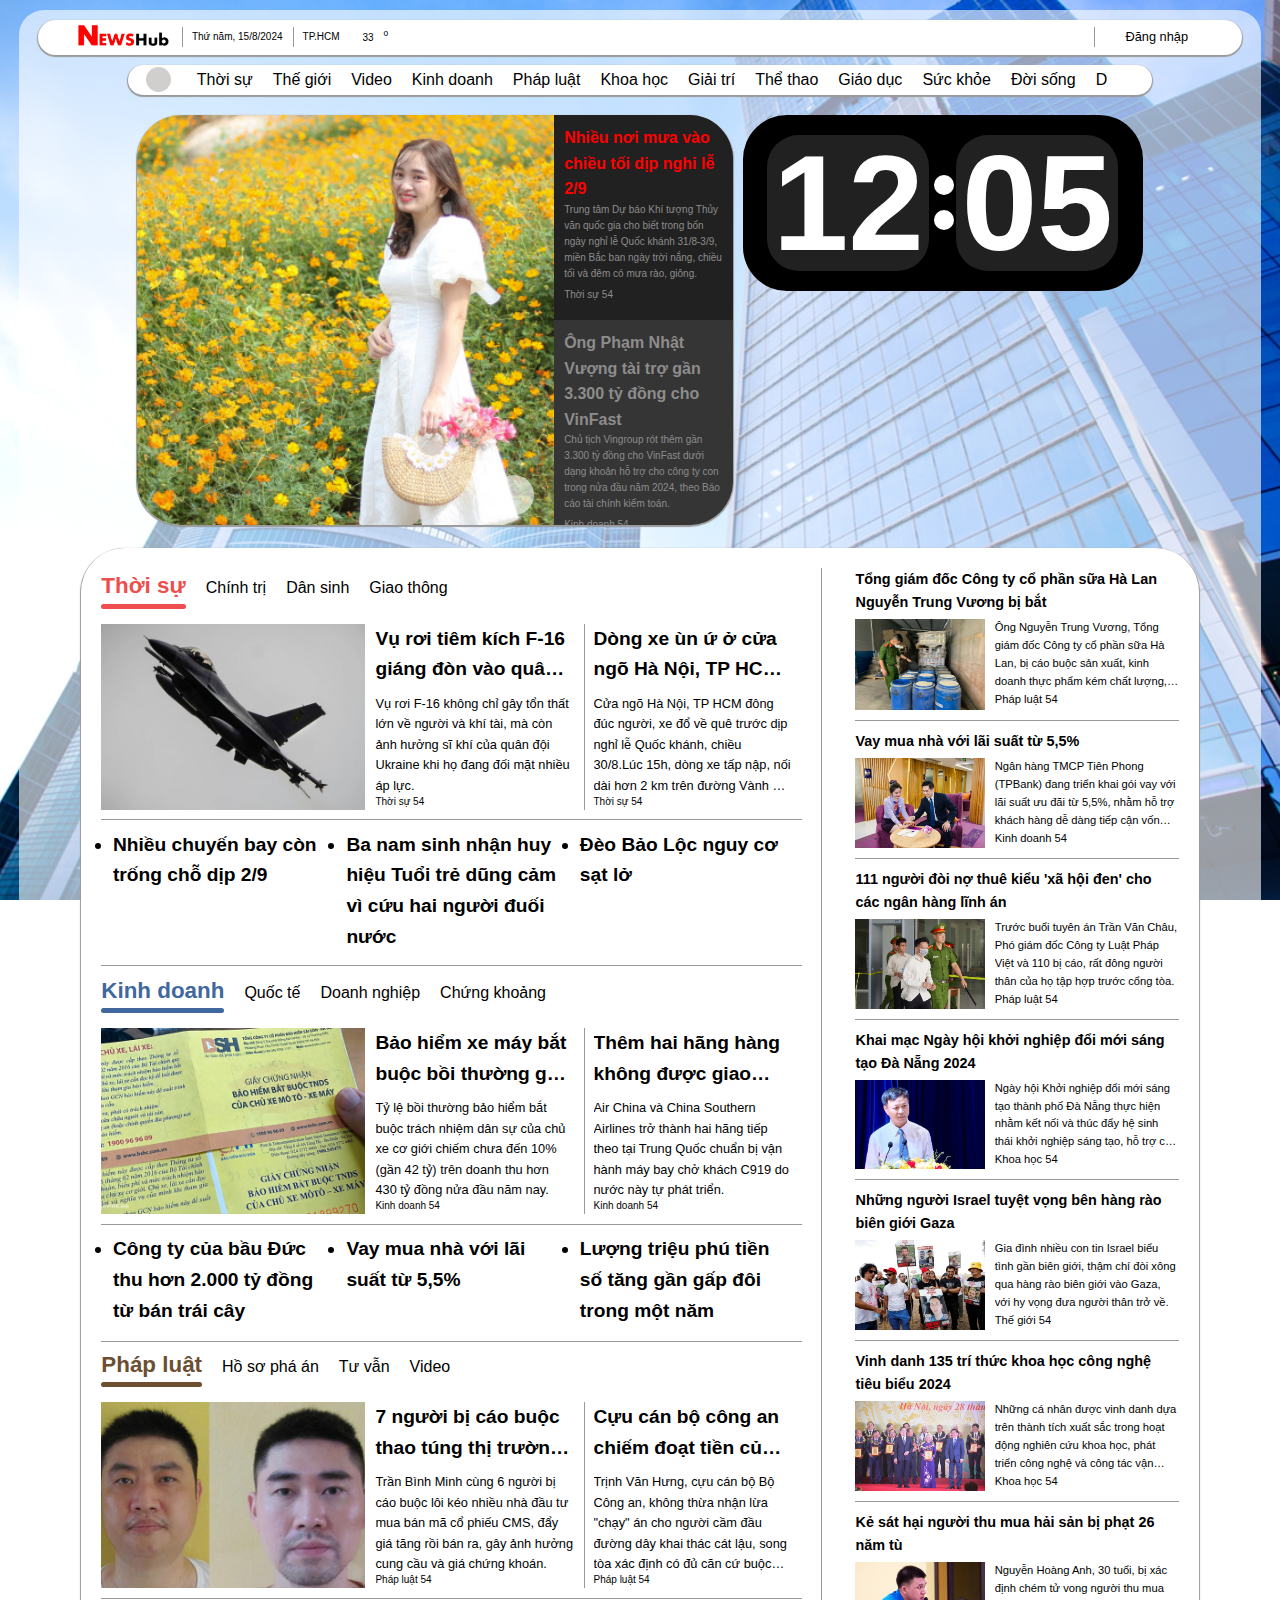
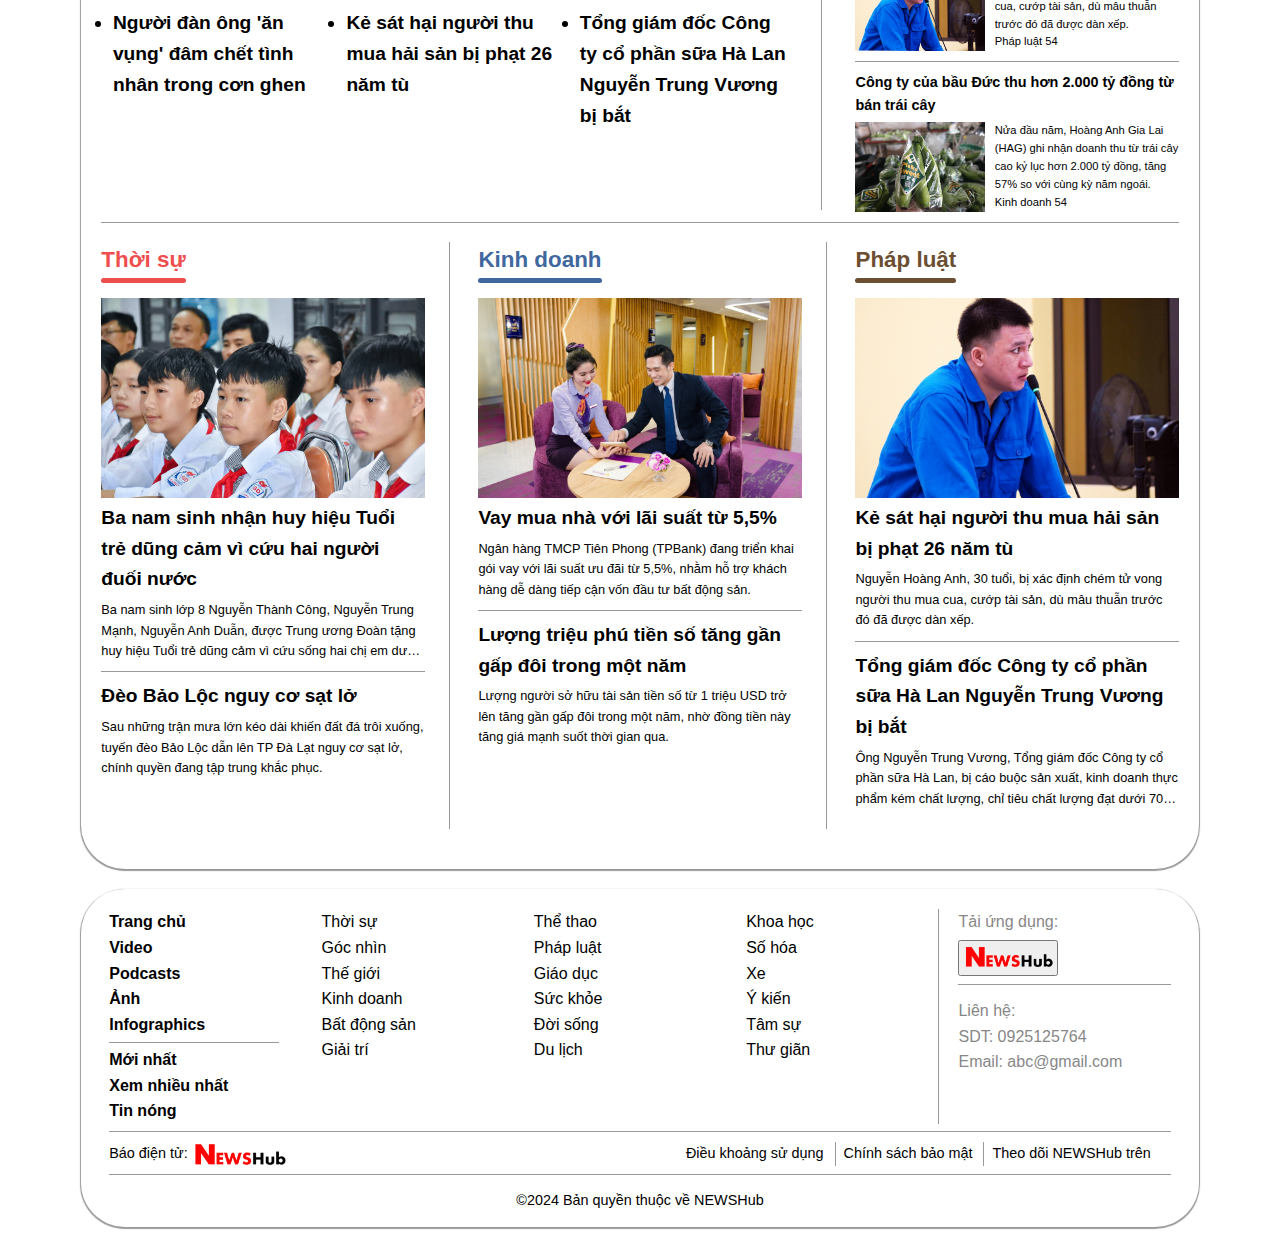
==== commit 86b6e5a5: "update" ====
--- a/index.html
+++ b/index.html
@@ -146,91 +146,68 @@
                     <div class="menu_container_cover">         
                         <div class="menu_container_header">
                             <img class="container_menu_logo" src="./image/background/logo_newshub_black.png" alt="">
-                            <i class=" xmark fa-solid fa-xmark"></i>
+                            <i id="xmark" class=" xmark fa-solid fa-xmark"></i>
                         </div>
                         <div id="menu_container" class="menu_container_scroll">
-                            
-                            <div class="menu_space"></div>
-
-                            <div class="menu_container_footer">
-                                <div class="newshub_footer_head">
-                                    <ul class="newshub_footer_menu">
-                                        <li class="newshub_footer_item">
-                                            <ul class="item_child">
-                                                <li><a href="#">Trang chủ</a></li>
-                                                <li><a href="#">Video</a></li>
-                                                <li><a href="#">Podcasts</a></li>
-                                                <li><a href="#">Ảnh</a></li>
-                                                <li><a href="#">Infographics</a></li>
-                                            </ul>
-                                        </li>
-                                        <li class="newshub_footer_item">
-                                            <ul class="item_child">
-                                                <li><a href="#">Mới nhất</a></li>
-                                                <li><a href="#">Xem nhiều nhất</a></li>
-                                                <li><a href="#">Tin nóng</a></li>
-                                            </ul>
-                                        </li>
-                                    </ul>
-                                    <ul class="newshub_footer_menu">
-                                        <li class="newshub_footer_item"><a href="#">Thời sự</a></li>
-                                        <li class="newshub_footer_item"><a href="#">Góc nhìn</a></li>
-                                        <li class="newshub_footer_item"><a href="#">Thế giới</a></li>
-                                        <li class="newshub_footer_item"><a href="#">Kinh doanh</a></li>
-                                        <li class="newshub_footer_item"><a href="#">Bất động sản</a></li>
-                                        <li class="newshub_footer_item"><a href="#">Giải trí</a></li>
-                                    </ul>
-                                    <ul class="newshub_footer_menu">
-                                        <li class="newshub_footer_item"><a href="#">Thể thao</a></li>
-                                        <li class="newshub_footer_item"><a href="#">Pháp luật</a></li>
-                                        <li class="newshub_footer_item"><a href="#">Giáo dục</a></li>
-                                        <li class="newshub_footer_item"><a href="#">Sức khỏe</a></li>
-                                        <li class="newshub_footer_item"><a href="#">Đời sống</a></li>
-                                        <li class="newshub_footer_item"><a href="#">Du lịch</a></li>
-                                    </ul>
-                                    <ul class="newshub_footer_menu">
-                                        <li class="newshub_footer_item"><a href="#">Khoa học</a></li>
-                                        <li class="newshub_footer_item"><a href="#">Số hóa</a></li>
-                                        <li class="newshub_footer_item"><a href="#">Xe</a></li>
-                                        <li class="newshub_footer_item"><a href="#">Ý kiến</a></li>
-                                        <li class="newshub_footer_item"><a href="#">Tâm sự</a></li>
-                                        <li class="newshub_footer_item"><a href="#">Thư giãn</a></li>
-                                    </ul>
-                                    <ul class="newshub_footer_menu">
-                                        <li class="newshub_footer_item">
-                                            <p>Tải ứng dụng:</p>
-                                            <button class="download_app">
-                                                <img src="./image/background/logo_newshub_black.png" alt="">
-                                            </button>
-                                        </li>
-                                        <li class="newshub_footer_item">
-                                            Liên hệ:
-                                            <ul class="footer_contact">
-                                                <li class="footer_contact_item">SDT: 0925125764</li>
-                                                <li class="footer_contact_item">Email: abc@gmail.com</li>
-                                            </ul>
-                                        </li>
-                                    </ul>
+                            <div id="menu_footer">
+                                <div class="menu_space"></div>
+
+                                <div class="menu_container_footer">
+                                    <div class="newshub_footer_head">
+                                        <ul class="newshub_footer_menu">
+                                            <li class="newshub_footer_item">
+                                                <ul class="item_child">
+                                                    <li><a href="#">Trang chủ</a></li>
+                                                    <li><a href="#">Video</a></li>
+                                                    <li><a href="#">Podcasts</a></li>
+                                                    <li><a href="#">Ảnh</a></li>
+                                                    <li><a href="#">Infographics</a></li>
+                                                </ul>
+                                            </li>
+                                            <li class="newshub_footer_item">
+                                                <ul class="item_child">
+                                                    <li><a href="#">Mới nhất</a></li>
+                                                    <li><a href="#">Xem nhiều nhất</a></li>
+                                                    <li><a href="#">Tin nóng</a></li>
+                                                </ul>
+                                            </li>
+                                        </ul>
+                                        <ul class="newshub_footer_menu">
+                                            <li class="newshub_footer_item">
+                                                <p>Tải ứng dụng:</p>
+                                                <button class="download_app">
+                                                    <img src="./image/background/logo_newshub_black.png" alt="">
+                                                </button>
+                                            </li>
+                                            <li class="newshub_footer_item">
+                                                Liên hệ:
+                                                <ul class="footer_contact">
+                                                    <li class="footer_contact_item">SDT: 0925125764</li>
+                                                    <li class="footer_contact_item">Email: abc@gmail.com</li>
+                                                </ul>
+                                            </li>
+                                        </ul>
+                                    </div>
+                        
+                                    <div class="newshub_footer_use">
+                                        <div class="newshub_footer_logo">
+                                            <p>Báo điện tử:</p>
+                                            <img src="./image/background/logo_newshub_black.png" alt="">
+                                        </div>
+                                        <ul class="footer_use">
+                                            <li class="footer_use_item">Điều khoảng sử dụng</li>
+                                            <li class="footer_use_item">Chính sách bảo mật</li>
+                                            <li class="footer_use_item">
+                                                Theo dõi NEWSHub trên 
+                                                <i class="fa-brands fa-facebook"></i>
+                                                <i class="fa-brands fa-instagram"></i>
+                                                <i class="fa-brands fa-youtube"></i>
+                                            </li>
+                                        </ul>
+                                    </div>
+                        
+                                    <div class="newshub_footer_footer">&copy;2024 Bản quyền thuộc về NEWSHub</div>
                                 </div>
-                    
-                                <div class="newshub_footer_use">
-                                    <div class="newshub_footer_logo">
-                                        <p>Báo điện tử:</p>
-                                        <img src="./image/background/logo_newshub_black.png" alt="">
-                                    </div>
-                                    <ul class="footer_use">
-                                        <li class="footer_use_item">Điều khoảng sử dụng</li>
-                                        <li class="footer_use_item">Chính sách bảo mật</li>
-                                        <li class="footer_use_item">
-                                            Theo dõi NEWSHub trên 
-                                            <i class="fa-brands fa-facebook"></i>
-                                            <i class="fa-brands fa-instagram"></i>
-                                            <i class="fa-brands fa-youtube"></i>
-                                        </li>
-                                    </ul>
-                                </div>
-                    
-                                <div class="newshub_footer_footer">&copy;2024 Bản quyền thuộc về NEWSHub</div>
                             </div>
                         </div>
                     </div>
@@ -245,12 +222,8 @@
                 <!-- Section 1 left  -->
                 <div class="newshub_body_hot">
                    <div class="newshub_image">
-                        <ul class="newshub_img">
-                            <li class="newshub_img_item"><img src="./image/img_news/imgs_hot/newshub_hot_1.jpg" alt=""></li>
-                            <li class="newshub_img_item"><img src="./image/img_news/imgs_hot/newshub_hot_2.jpg" alt=""></li>
-                            <li class="newshub_img_item"><img src="./image/img_news/imgs_hot/newshub_hot_3.jpg" alt=""></li>
-                            <li class="newshub_img_item"><img src="./image/img_news/imgs_hot/newshub_hot_1.jpg" alt=""></li>
-                            <li class="newshub_img_item"><img src="./image/img_news/imgs_hot/newshub_hot_2.jpg" alt=""></li>
+                        <ul id="img_list" class="newshub_img">
+                            <!-- list img -->
                         </ul> 
                         <div class="btn_direction">
                             <div id="scroll_up" class="btn_dir"><i class="fa-solid fa-caret-up"></i></div>
@@ -258,32 +231,8 @@
                         </div>
                    </div>
                    <div class="newshub_contents">
-                        <ul class="newshub_content">
-                            <li class="newshub_content_item newshub_present">
-                                <h2 class="newshub_content_title">Trồng ớt tiêu ở làng Bình Dương</h2>
-                                <p class="newshub_content_body">Lorem, ipsum dolor sit amet consectetur adipisicing elit. Asperiores sapiente, assumenda dolor mollitia ipsa accusamus magni natus quod perferendis autem reprehenderit repellendus, facere a nisi amet quam fugit in odio.</p>
-                                <p class="newshub_content_footer">Thời sự <i class="hot_content_cmt fa-solid fa-comment"></i> 54</p>
-                            </li>
-                            <li class="newshub_content_item">
-                                <h2 class="newshub_content_title">Trồng ớt tiêu ở làng Bình Dương</h2>
-                                <p class="newshub_content_body">Lorem, ipsum dolor sit amet consectetur adipisicing elit. Asperiores sapiente, assumenda dolor mollitia ipsa accusamus magni natus quod perferendis autem reprehenderit repellendus, facere a nisi amet quam fugit in odio.</p>
-                                <p class="newshub_content_footer">Thời sự <i class="hot_content_cmt fa-solid fa-comment"></i> 54</p>
-                            </li>
-                            <li class="newshub_content_item">
-                                <h2 class="newshub_content_title">Trồng ớt tiêu ở làng Bình Dương</h2>
-                                <p class="newshub_content_body">Lorem, ipsum dolor sit amet consectetur adipisicing elit. Asperiores sapiente, assumenda dolor mollitia ipsa accusamus magni natus quod perferendis autem reprehenderit repellendus, facere a nisi amet quam fugit in odio.</p>
-                                <p class="newshub_content_footer">Thời sự <i class="hot_content_cmt fa-solid fa-comment"></i> 54</p>
-                            </li>
-                            <li class="newshub_content_item">
-                                <h2 class="newshub_content_title">Trồng ớt tiêu ở làng Bình Dương</h2>
-                                <p class="newshub_content_body">Lorem, ipsum dolor sit amet consectetur adipisicing elit. Asperiores sapiente, assumenda dolor mollitia ipsa accusamus magni natus quod perferendis autem reprehenderit repellendus, facere a nisi amet quam fugit in odio.</p>
-                                <p class="newshub_content_footer">Thời sự <i class="hot_content_cmt fa-solid fa-comment"></i> 54</p>
-                            </li>
-                            <li class="newshub_content_item">
-                                <h2 class="newshub_content_title">Trồng ớt tiêu ở làng Bình Dương</h2>
-                                <p class="newshub_content_body">Lorem, ipsum dolor sit amet consectetur adipisicing elit. Asperiores sapiente, assumenda dolor mollitia ipsa accusamus magni natus quod perferendis autem reprehenderit repellendus, facere a nisi amet quam fugit in odio.</p>
-                                <p class="newshub_content_footer">Thời sự <i class="hot_content_cmt fa-solid fa-comment"></i> 54</p>
-                            </li>
+                        <ul id="list_content" class="newshub_content">
+                            <!-- list content -->
                         </ul>
                    </div>
                 </div>
@@ -311,184 +260,26 @@
             <section class="newshub_body_main">
                 <div class="newshub_main_head">
                     <div class="newshub_main_content">
-                        <!-- Topic 1 -->
-                        <div class="newshub_topic_out">
-                            <div class="newshub_topic">
-                                <ul class="newshub_subjects">
-                                    <li class="newshub_subjects_item"><a href="#" class="business">Kinh doanh</a></li>
-                                    <li class="newshub_subjects_item">Trong nước</li>
-                                    <li class="newshub_subjects_item">Quốc tế</li>
-                                    <li class="newshub_subjects_item">Dân sinh</li>
-                                </ul>
-
-                                <div class="newshub_subject">
-                                    <div class="newshub_subject_content">
-                                        <img class="img_main" alt="" src="./image/img_news/imgs_main/img_main_1.jpg">
-                                        <div class="content">
-                                            <h3><a href="#" class="business">Nhiều quốc gia sục giảm dân số nhanh chóng</a></h3>
-                                            <p class="content_body">Lorem ipsum dolor sit amet consectetur adipisicing elit. Et qui adipisci nisi cumque quia excepturi distinctio voluptate vitae atque, dolorum aut doloribus voluptates repudiandae deleniti libero consectetur! Totam, distinctio fugit.</p>
-                                            <p class="hot_content_footer">
-                                                Thời sự
-                                                <i class="hot_content_cmt fa-solid fa-comment"></i>
-                                                <span>54</span>
-                                            </p>
-                                        </div>
-                                        <div class="content content_right">
-                                            <h3><a href="#" class="business">Người biểu tình trước hàng rào an ninh đại hội đảng Dân chủ</a></h3>
-                                            <p class="content_body">Lorem, ipsum dolor sit amet consectetur adipisicing elit. Asperiores, laboriosam provident! Maxime obcaecati quia, nemo provident neque ea quibusdam cumque eos animi illum dignissimos sapiente ipsa molestiae vel aspernatur reprehende</p>
-                                            <p class="hot_content_footer">
-                                                Thời sự
-                                                <i class="hot_content_cmt fa-solid fa-comment"></i>
-                                                <span>54</span>
-                                            </p>
-                                        </div>
-                                    </div>
-
-                                    <ul class="newshub_subjects_list">
-                                        <li class="newshub_subjects_sup"><a href="#" class="news">Người ủng hộ lo lắng với chiến thuật tranh cửa của Trump</a></li>
-                                        <li class="newshub_subjects_sup"><a href="#" class="news">Giá vàng lập kỉ lục thế giới</a></li>
-                                        <li class="newshub_subjects_sup"><a href="#" class="news">Zalo giảm một nửa dung lượng lưu trữ miễn phí</a></li>
-                                    </ul>
-                                </div>
-                            </div>
-
+    
+                        <div id="subject_main" class="newshub_topic_out">
+                            <!-- news main left-->
                         </div>
 
                         <!-- Right -->
-                        <ul class="newshub_sp_news">
-                            <li class="newshub_sp_news_item">
-                                <h3>Du lịch việt nam có gì?</h3>
-                                <div class="news_item_content">
-                                    <img class="content_img" src="./image/img_news/imgs_main/img_main_1.jpg" alt="">
-                                    <div class="content_topic">
-                                        <p>Lorem ipsum dolor sit amet consectetur adipisicing elit. Corporis maxime expedita amet doloremque alias. Tempore esse consectetur recusandae, et veritatis, modi facilis iusto, id quod incidunt ipsum minus expedita hic.</p>
-                                        <p class="hot_content_footer">
-                                            Thời sự
-                                            <i class="hot_content_cmt fa-solid fa-comment"></i>
-                                            <span>54</span>
-                                        </p>
-                                    </div>
-                                </div>
-                            </li>
-                            <li class="newshub_sp_news_item">
-                                <h3>Du lịch việt nam có gì?</h3>
-                                <div class="news_item_content">
-                                    <img class="content_img" src="./image/img_news/imgs_main/img_main_1.jpg" alt="">
-                                    <div class="content_topic">
-                                        <p>Lorem ipsum dolor sit amet consectetur adipisicing elit. Corporis maxime expedita amet doloremque alias. Tempore esse consectetur recusandae, et veritatis, modi facilis iusto, id quod incidunt ipsum minus expedita hic.</p>
-                                        <p class="hot_content_footer">
-                                            Thời sự
-                                            <i class="hot_content_cmt fa-solid fa-comment"></i>
-                                            <span>54</span>
-                                        </p>
-                                    </div>
-                                </div>
-                            </li>
-
-                            <li class="newshub_sp_news_item">
-                                <h3>Du lịch việt nam có gì?</h3>
-                                <div class="news_item_content">
-                                    <img class="content_img" src="./image/img_news/imgs_main/img_main_1.jpg" alt="">
-                                    <div class="content_topic">
-                                        <p>Lorem ipsum dolor sit amet consectetur adipisicing elit. Corporis maxime expedita amet doloremque alias. Tempore esse consectetur recusandae, et veritatis, modi facilis iusto, id quod incidunt ipsum minus expedita hic.</p>
-                                        <p class="hot_content_footer">
-                                            Thời sự
-                                            <i class="hot_content_cmt fa-solid fa-comment"></i>
-                                            <span>54</span>
-                                        </p>
-                                    </div>
-                                </div>
-                            </li>
-
-                            <li class="newshub_sp_news_item">
-                                <h3>Du lịch việt nam có gì?</h3>
-                                <div class="news_item_content">
-                                    <img class="content_img" src="./image/img_news/imgs_main/img_main_1.jpg" alt="">
-                                    <div class="content_topic">
-                                        <p>Lorem ipsum dolor sit amet consectetur adipisicing elit. Corporis maxime expedita amet doloremque alias. Tempore esse consectetur recusandae, et veritatis, modi facilis iusto, id quod incidunt ipsum minus expedita hic.</p>
-                                        <p class="hot_content_footer">
-                                            Thời sự
-                                            <i class="hot_content_cmt fa-solid fa-comment"></i>
-                                            <span>54</span>
-                                        </p>
-                                    </div>
-                                </div>
-                            </li>
-
-                            <li class="newshub_sp_news_item">
-                                <h3>Du lịch việt nam có gì?</h3>
-                                <div class="news_item_content">
-                                    <img class="content_img" src="./image/img_news/imgs_main/img_main_1.jpg" alt="">
-                                    <div class="content_topic">
-                                        <p>Lorem ipsum dolor sit amet consectetur adipisicing elit. Corporis maxime expedita amet doloremque alias. Tempore esse consectetur recusandae, et veritatis, modi facilis iusto, id quod incidunt ipsum minus expedita hic.</p>
-                                        <p class="hot_content_footer">
-                                            Thời sự
-                                            <i class="hot_content_cmt fa-solid fa-comment"></i>
-                                            <span>54</span>
-                                        </p>
-                                    </div>
-                                </div>
-                            </li>
-
-                            <li class="newshub_sp_news_item">
-                                <h3>Du lịch việt nam có gì?</h3>
-                                <div class="news_item_content">
-                                    <img class="content_img" src="./image/img_news/imgs_main/img_main_1.jpg" alt="">
-                                    <div class="content_topic">
-                                        <p>Lorem ipsum dolor sit amet consectetur adipisicing elit. Corporis maxime expedita amet doloremque alias. Tempore esse consectetur recusandae, et veritatis, modi facilis iusto, id quod incidunt ipsum minus expedita hic.</p>
-                                        <p class="hot_content_footer">
-                                            Thời sự
-                                            <i class="hot_content_cmt fa-solid fa-comment"></i>
-                                            <span>54</span>
-                                        </p>
-                                    </div>
-                                </div>
-                            </li>
-                            
-                            <li class="newshub_sp_news_item">
-                                <h3>Du lịch việt nam có gì?</h3>
-                                <div class="news_item_content">
-                                    <img class="content_img" src="./image/img_news/imgs_main/img_main_1.jpg" alt="">
-                                    <div class="content_topic">
-                                        <p>Lorem ipsum dolor sit amet consectetur adipisicing elit. Corporis maxime expedita amet doloremque alias. Tempore esse consectetur recusandae, et veritatis, modi facilis iusto, id quod incidunt ipsum minus expedita hic.</p>
-                                        <p class="hot_content_footer">
-                                            Thời sự
-                                            <i class="hot_content_cmt fa-solid fa-comment"></i>
-                                            <span>54</span>
-                                        </p>
-                                    </div>
-                                </div>
-                            </li>
-
-                            <li class="newshub_sp_news_item">
-                                <h3>Du lịch việt nam có gì?</h3>
-                                <div class="news_item_content">
-                                    <img class="content_img" src="./image/img_news/imgs_main/img_main_1.jpg" alt="">
-                                    <div class="content_topic">
-                                        <p>Lorem ipsum dolor sit amet consectetur adipisicing elit. Corporis maxime expedita amet doloremque alias. Tempore esse consectetur recusandae, et veritatis, modi facilis iusto, id quod incidunt ipsum minus expedita hic.</p>
-                                        <p class="hot_content_footer">
-                                            Thời sự
-                                            <i class="hot_content_cmt fa-solid fa-comment"></i>
-                                            <span>54</span>
-                                        </p>
-                                    </div>
-                                </div>
-                            </li>
+                        <ul id="newshub_list" class="newshub_sp_news">
+                            <!-- list menu right -->
                         </ul>
                     </div>
                     <!-- Section -->
-                    <div class="newshub_beside">
+                    <div id="beside" class="newshub_beside">
                         <div class="newshub_beside_sections">
                             <div class="newshub_beside_subjects">
                                 <ul class="newshub_subjects">
                                     <li class="newshub_subjects_item">Kinh doanh</li>
-                                    <li class="newshub_subjects_item">Trong nước</li>
-                                    <li class="newshub_subjects_item">Quốc tế</li>
-                                    <li class="newshub_subjects_item">Dân sinh</li>
                                 </ul>
                             </div>
                             <div class="newshub_beside_main_section">
-                                <img src="./image/img_news/imgs_main/img_beside_1.jpg" alt="img">
+                                <img src="./image/img_news/imgs_main/business_00.jpg" alt="img">
                                 <h3>Hải Dương qua góc nhìn của nhiếp ảnh gia 109 tuổi </h3>
                                 <p>Lorem ipsum dolor sit amet consectetur adipisicing elit. Alias ratione hic odit error nulla vitae at quae, facere id iste, commodi earum reprehenderit voluptas explicabo modi sint nobis porro officiis.</p>
                             </div>
--- a/css/base.css
+++ b/css/base.css
@@ -45,4 +45,15 @@
         opacity: 1; 
         top: calc(100% + 2px);
     }
+}
+
+@keyframes slideLeft {
+    form {
+        opacity: 0;
+        left: -50px;
+    }
+    to {
+        opacity: 1;
+        left: 40px;
+    }
 }--- a/css/main.css
+++ b/css/main.css
@@ -289,9 +289,9 @@
     display: none;
 }
 
-.menu_bars:hover~.menu_container {
+/* .menu_bars:hover~.menu_container {
     display: block;
-}
+} */
 
 @keyframes popOut {
     from {
@@ -398,7 +398,7 @@
 
 .menu_bars {
     font-size: 0.8rem;
-    margin: 10px;
+    padding: 10px;
 }
 
 
@@ -660,7 +660,7 @@
     content: "";
     width: 100%;
     height: 5px;
-    background-color: #7dbcff;
+    background-color: var(--after-bg-color, #000);
     border-radius: 44px;
     position: absolute;
     top: 100%;
@@ -804,12 +804,11 @@
 }
 
 .newshub_sp_news_item>h3 {
-    font-size: 1.2rem;
+    font-size: 0.9rem;
     margin-bottom: 5px;
     width: 100%;
     overflow: hidden;
     text-overflow: ellipsis;
-    white-space: nowrap;
 }
 
 .newshub_sp_news_item:last-child::after {
@@ -917,6 +916,8 @@
 
 .newshub_beside_main_section>img {
     width: 100%;
+    height: 200px;
+    object-fit: cover;
 }
 
 .newshub_beside_main_section>h3 {
--- a/css/reponsive.css
+++ b/css/reponsive.css
@@ -87,6 +87,8 @@
     .hot_content_present:last-child {
         display: none;
     }
+
+    
 }
 
 @media screen and (max-width: 550px) {
@@ -100,8 +102,19 @@
         display: block;
     }
 
+    @keyframes slideLeft {
+        form {
+            opacity: 0;
+            left: -50px;
+        }
+        to {
+            opacity: 1;
+            left: 40px;
+        }
+    }
+
     .menu_container  {
-        width: 120vw;
+        width: 95vw;
         height: 100vh;
         border-radius: 25px;
         margin: 0;
@@ -109,6 +122,7 @@
         position: fixed;
         top: 0;
         left: 40px;
+        animation:  slideLeft 1s linear;
         /* display: block; */
     }
 
@@ -128,6 +142,18 @@
         justify-content: space-between;
         margin-top: 10px;
         align-items: last baseline;
+        padding-bottom: 10px;
+        position: relative;
+    }
+
+    .menu_container_header::after {
+        content: "";
+        position: absolute;
+        width: 70%;
+        height: 1px;
+        background-color: #999;
+        top: 100%;
+        left: 0;
     }
 
     .menu_container_header>.xmark {
@@ -181,11 +207,6 @@
         display: none;
     }
 
-    .logo_menu {
-        width: 20px;
-        display: none;
-    }
-
     .logo_title {
         display: none;
     }
@@ -207,6 +228,10 @@
 
     .newshub_body_header {
         display: none;
+    }
+
+    .logo_menu {
+        width: auto;
     }
 
     /* body_main */
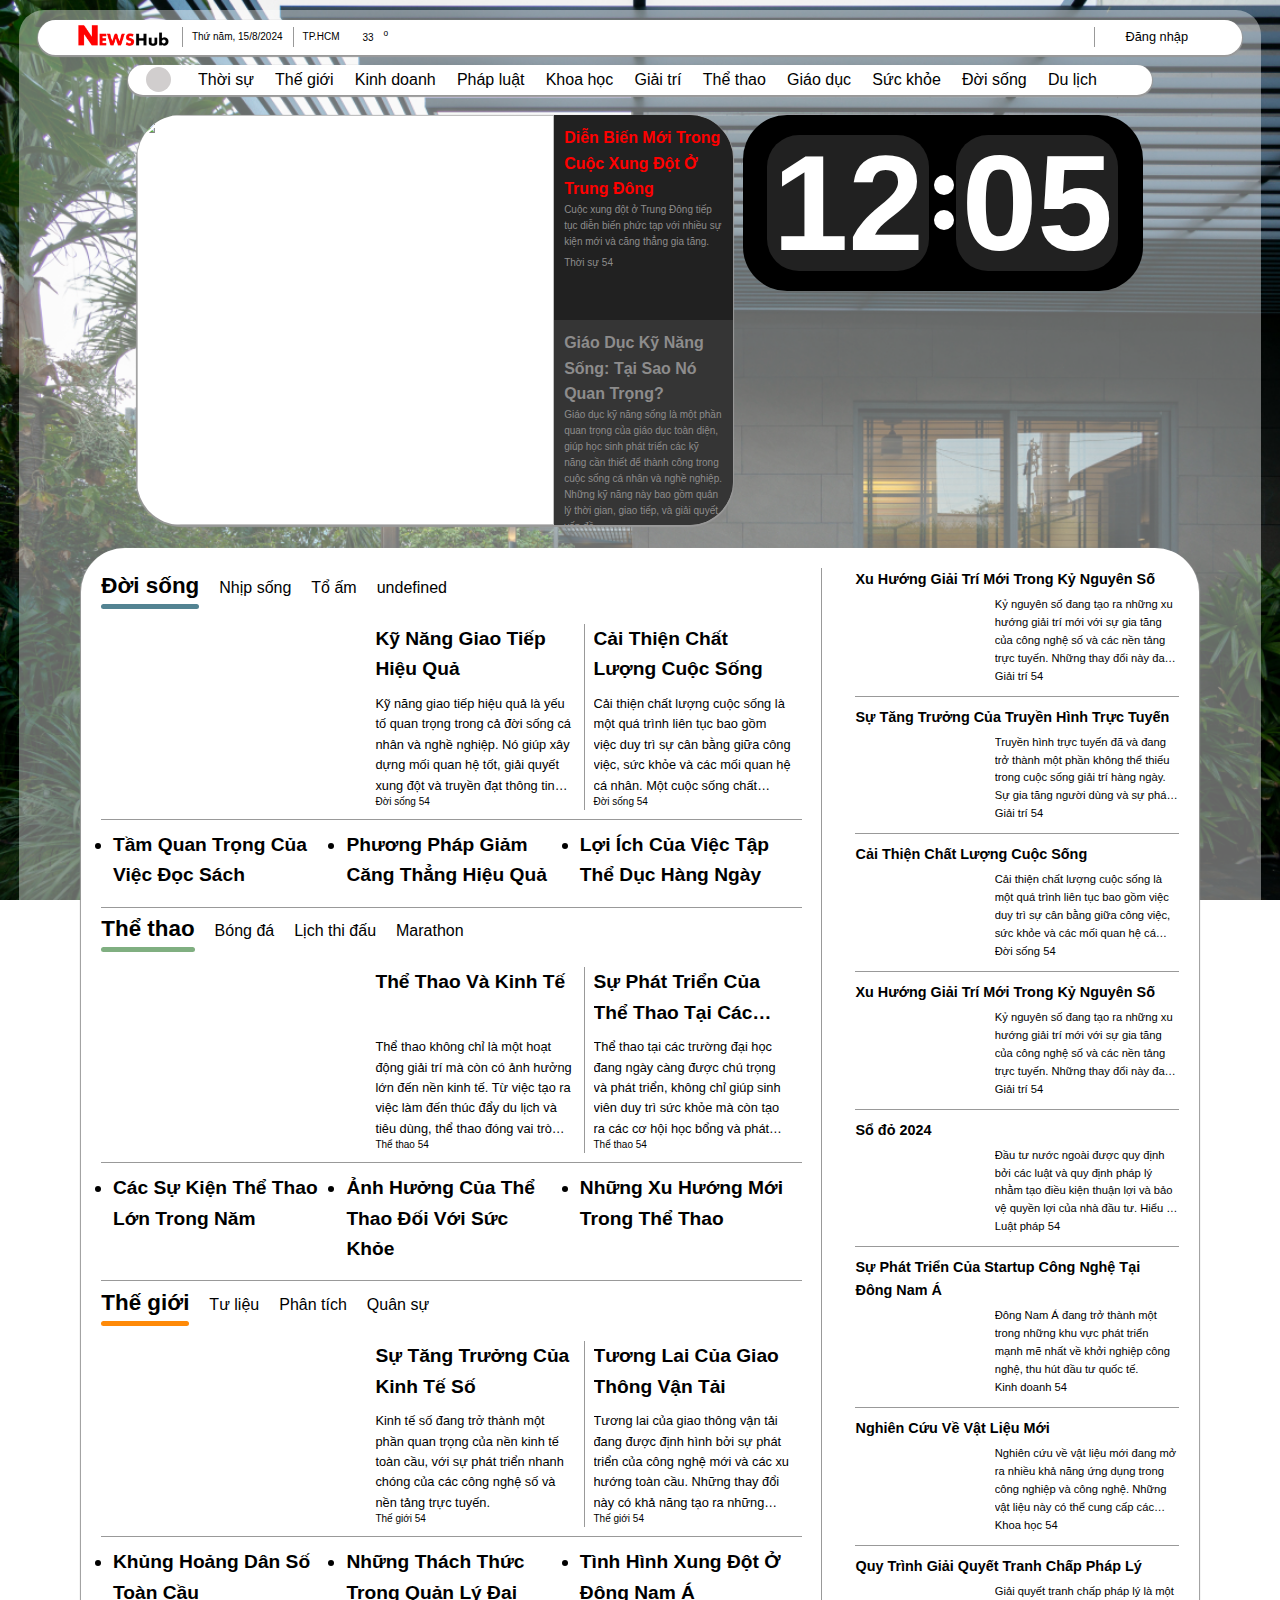
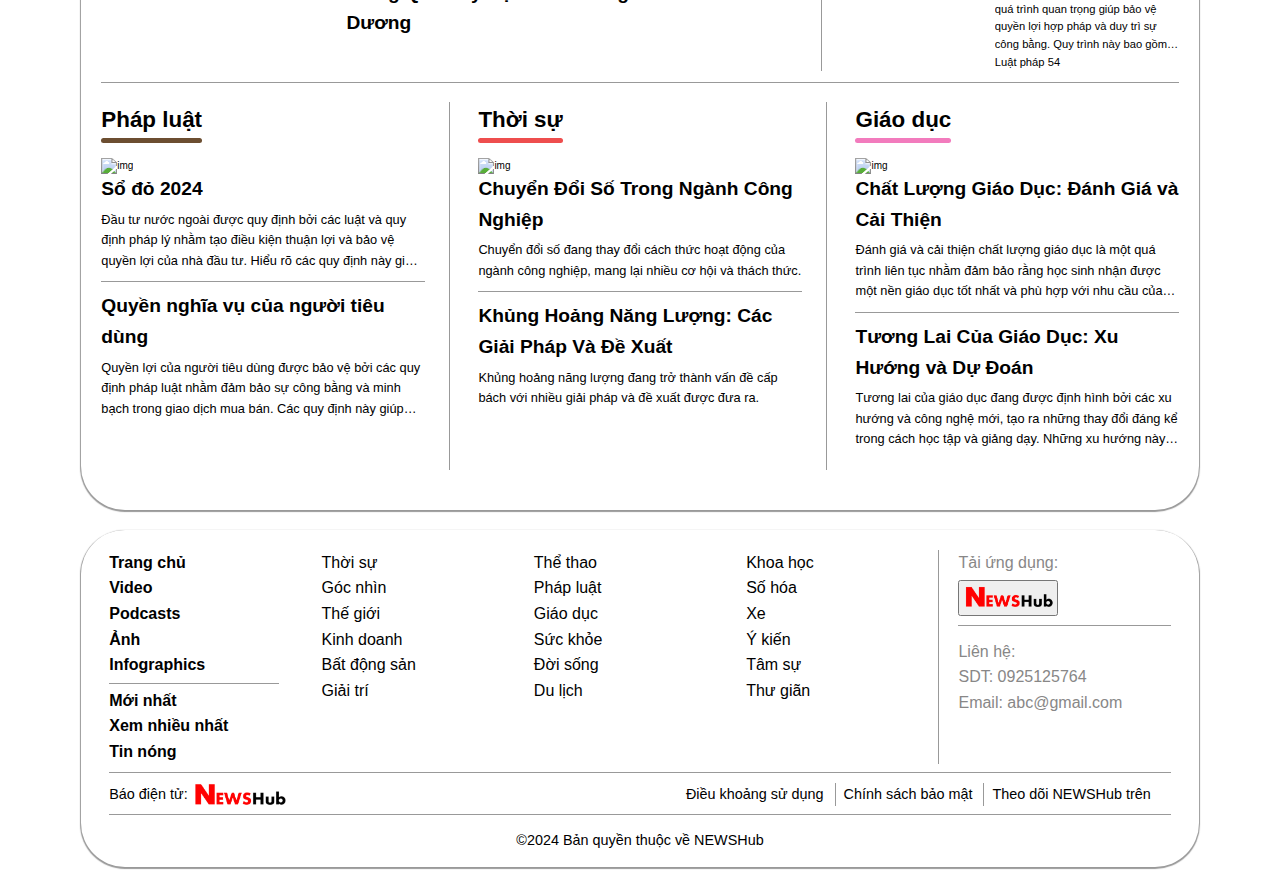
==== commit 1b1cad24: "update" ====
--- a/index.html
+++ b/index.html
@@ -5,10 +5,11 @@
     <meta name="viewport" content="width=device-width, initial-scale=1.0">
     <link rel="stylesheet" href="./css/base.css">
     <link rel="stylesheet" href="./css/main.css">
+    <link rel="shortcut icon" href="./image/background/logo.png">
     <link rel="stylesheet" href="https://cdnjs.cloudflare.com/ajax/libs/font-awesome/6.6.0/css/all.min.css" integrity="sha512-Kc323vGBEqzTmouAECnVceyQqyqdsSiqLQISBL29aUW4U/M7pSPA/gEUZQqv1cwx4OnYxTxve5UMg5GT6L4JJg==" crossorigin="anonymous" referrerpolicy="no-referrer" />
     <link rel="stylesheet" href="./css/reponsive.css">
     <title>NEWSHub</title>
-    <script src="./js/main.js" type="text/javascript"></script>
+    <script src="./js/data.js" type="text/javascript"></script>
 </head>
 <body>
     <div class="newshub">
@@ -16,7 +17,7 @@
             <!-- Navbar -->
             <div class="newshub_header_nav">
                 <ul class="nav_list">
-                    <li class="nav_items"><img src="./image/background/logo_newshub_black.png" alt="logo" class="nav_logo"></li>
+                    <li class="nav_items"><a href="./index.html"><img src="./image/background/logo_newshub_black.png" alt="logo" class="nav_logo"></a></li>
                     <li class="nav_items"><span>Thứ năm, 15/8/2024</span></li>
                     <li class="nav_items">
                         <span class="nav_address">
@@ -43,11 +44,13 @@
                 </ul>
                 <ul class="nav_list_search">
                     <li class="nav_items_search">
-                        <i class="nav_search fa-solid fa-magnifying-glass"></i>
+                        <a href="./search.html" target="_parent"><i class="nav_user nav_search fa-solid fa-magnifying-glass"></i></a>
                     </li>
                     <li class="nav_items_search">
-                        <i class="nav_user fa-regular fa-user"></i> 
-                        <span>Đăng nhập</span>
+                        <a href="./login.html" target="_parent">
+                            <i class="nav_user fa-regular fa-user"></i> 
+                            <span class="login_nav">Đăng nhập</span>
+                        </a>
                     </li>
                     <li class="nav_items_search">
                         <i class="nav_notify fa-regular fa-bell"></i>
@@ -120,26 +123,27 @@
             </div>
             <!-- Menu -->
             <div id="menu" class="newshub_header_menu ">
-                <div id="home" class="icon_cover">
-                    <i class="icon_home fa-solid fa-house"></i>
-                </div>
-                <div id="new" class="logo_menu">
-                    <img class="logo" src="./image/background/logo.png" alt="">
-                    <p class="logo_title"><a href="#">Mới nhất</a></p>
-                </div>
+                <a href="./index.html">
+                    <div id="home" class="icon_cover">
+                        <i class="icon_home fa-solid fa-house"></i>
+                    </div>
+                    <div id="new" class="logo_menu">
+                        <img class="logo" src="./image/background/logo.png" alt="">
+                        <p class="logo_title"><a href="#">Mới nhất</a></p>
+                    </div>
+                </a>
                 <ul class="menu_list">
-                    <li class="menu_items"><a href="#" class="news">Thời sự</a></li>
-                    <li class="menu_items"><a href="#" class="world">Thế giới</a></li>
-                    <li class="menu_items"><a href="#" class="video">Video</a></li>
-                    <li class="menu_items"><a href="#" class="business">Kinh doanh</a></li>
-                    <li class="menu_items"><a href="#" class="law">Pháp luật</a></li>
-                    <li class="menu_items"><a href="#" class="science">Khoa học</a></li>
-                    <li class="menu_items"><a href="#" class="entertainment">Giải trí</a></li>
-                    <li class="menu_items"><a href="#" class="sport">Thể thao</a></li>
-                    <li class="menu_items"><a href="#" class="education">Giáo dục</a></li>
-                    <li class="menu_items"><a href="#" class="health">Sức khỏe</a></li>
-                    <li class="menu_items"><a href="#" class="life">Đời sống</a></li>
-                    <li class="menu_items"><a href="#" class="travel">Du lịch</a></li>
+                    <li class="menu_items"><a href="./subject.html" class="news">Thời sự</a></li>
+                    <li class="menu_items"><a href="./subject.html" class="world">Thế giới</a></li>
+                    <li class="menu_items"><a href="./subject.html" class="business">Kinh doanh</a></li>
+                    <li class="menu_items"><a href="./subject.html" class="law">Pháp luật</a></li>
+                    <li class="menu_items"><a href="./subject.html" class="science">Khoa học</a></li>
+                    <li class="menu_items"><a href="./subject.html" class="entertainment">Giải trí</a></li>
+                    <li class="menu_items"><a href="./subject.html" class="sport">Thể thao</a></li>
+                    <li class="menu_items"><a href="./subject.html" class="education">Giáo dục</a></li>
+                    <li class="menu_items"><a href="./subject.html" class="health">Sức khỏe</a></li>
+                    <li class="menu_items"><a href="./subject.html" class="life">Đời sống</a></li>
+                    <li class="menu_items"><a href="./subject.html" class="travel">Du lịch</a></li>
                 </ul>
                 <i class="menu_bars fa-solid fa-bars"></i>
                 <div class="menu_container">
@@ -272,60 +276,7 @@
                     </div>
                     <!-- Section -->
                     <div id="beside" class="newshub_beside">
-                        <div class="newshub_beside_sections">
-                            <div class="newshub_beside_subjects">
-                                <ul class="newshub_subjects">
-                                    <li class="newshub_subjects_item">Kinh doanh</li>
-                                </ul>
-                            </div>
-                            <div class="newshub_beside_main_section">
-                                <img src="./image/img_news/imgs_main/business_00.jpg" alt="img">
-                                <h3>Hải Dương qua góc nhìn của nhiếp ảnh gia 109 tuổi </h3>
-                                <p>Lorem ipsum dolor sit amet consectetur adipisicing elit. Alias ratione hic odit error nulla vitae at quae, facere id iste, commodi earum reprehenderit voluptas explicabo modi sint nobis porro officiis.</p>
-                            </div>
-                            <div class="newshub_beside_main_section">
-                                <h3>Nguyên Chủ tịch tỉnh Long An bị cảnh cáo</h3>
-                                <p>Lorem ipsum dolor sit amet consectetur, adipisicing elit. Necessitatibus consequuntur voluptas incidunt quaerat tempora voluptate atque quidem, neque vero ea voluptates dolor impedit dolorum tempore laborum, accusantium deserunt, ab officia!</p>
-                            </div>
-                        </div>
-                        <div class="newshub_beside_sections">
-                            <div class="newshub_beside_subjects">
-                                <ul class="newshub_subjects">
-                                    <li class="newshub_subjects_item">Kinh doanh</li>
-                                    <li class="newshub_subjects_item">Trong nước</li>
-                                    <li class="newshub_subjects_item">Quốc tế</li>
-                                    <li class="newshub_subjects_item">Dân sinh</li>
-                                </ul>
-                            </div>
-                            <div class="newshub_beside_main_section">
-                                <img src="./image/img_news/imgs_main/img_beside_1.jpg" alt="img">
-                                <h3>Hải Dương qua góc nhìn của nhiếp ảnh gia 109 tuổi </h3>
-                                <p>Lorem ipsum dolor sit amet consectetur adipisicing elit. Alias ratione hic odit error nulla vitae at quae, facere id iste, commodi earum reprehenderit voluptas explicabo modi sint nobis porro officiis.</p>
-                            </div>
-                            <div class="newshub_beside_main_section">
-                                <h3>Nguyên Chủ tịch tỉnh Long An bị cảnh cáo</h3>
-                                <p>Lorem ipsum dolor sit amet consectetur, adipisicing elit. Necessitatibus consequuntur voluptas incidunt quaerat tempora voluptate atque quidem, neque vero ea voluptates dolor impedit dolorum tempore laborum, accusantium deserunt, ab officia!</p>
-                            </div>
-                        </div>
-                        <div class="newshub_beside_sections">
-                            <div class="newshub_beside_subjects">
-                                <ul class="newshub_subjects">
-                                    <li class="newshub_subjects_item">Kinh doanh</li>
-                                    <li class="newshub_subjects_item">Trong nước</li>
-                                    <li class="newshub_subjects_item">Quốc tế</li>
-                                    <li class="newshub_subjects_item">Dân sinh</li>
-                                </ul>
-                            </div>
-                            <div class="newshub_beside_main_section">
-                                <img src="./image/img_news/imgs_main/img_beside_1.jpg" alt="img">
-                                <h3>Hải Dương qua góc nhìn của nhiếp ảnh gia 109 tuổi </h3>
-                                <p>Lorem ipsum dolor sit amet consectetur adipisicing elit. Alias ratione hic odit error nulla vitae at quae, facere id iste, commodi earum reprehenderit voluptas explicabo modi sint nobis porro officiis.</p>
-                            </div>
-                            <div class="newshub_beside_main_section">
-                                <h3>Nguyên Chủ tịch tỉnh Long An bị cảnh cáo</h3>
-                                <p>Lorem ipsum dolor sit amet consectetur, adipisicing elit. Necessitatibus consequuntur voluptas incidunt quaerat tempora voluptate atque quidem, neque vero ea voluptates dolor impedit dolorum tempore laborum, accusantium deserunt, ab officia!</p>
-                            </div>
-                        </div>
+                        <!-- Beside -->
                     </div>
                 </div>
             </section>
@@ -411,5 +362,6 @@
 
             <div class="newshub_footer_footer">&copy;2024 Bản quyền thuộc về NEWSHub</div>
         </footer>
+        <script src="./js/main.js" type="text/javascript"></script>
     </div>
 </body>--- a/css/base.css
+++ b/css/base.css
@@ -1,7 +1,7 @@
 :root {
-    --background-img: url(../image/background/img_background_main.jpg);
+    --background-img: url(../image/background/background2.jpg);
     --primary-color: #fff;
-    --cover-color: rgba(255,255,255,0.6);
+    --cover-color: rgba(255,255,255,0.4);
     --border-color: #999;
     --icon-cover: rgba(209, 206, 206, 1);
 }
@@ -45,15 +45,4 @@
         opacity: 1; 
         top: calc(100% + 2px);
     }
-}
-
-@keyframes slideLeft {
-    form {
-        opacity: 0;
-        left: -50px;
-    }
-    to {
-        opacity: 1;
-        left: 40px;
-    }
 }--- a/css/main.css
+++ b/css/main.css
@@ -141,6 +141,11 @@
 
 .nav_items_search:hover {
     color: #999;
+}
+
+a:hover>.nav_user,
+a:hover>.login_nav {
+    color: #999!important;
 }
 
 .notify_container {
@@ -517,11 +522,15 @@
 }
 
 .newshub_present {
-    background-color: #212121;
-}
-
-.newshub_present>.newshub_content_title {
-    color: red;
+    background-color: #212121 !important;
+}
+
+.newshub_content_title>a {
+    color: #8d8c8c;
+}
+
+.newshub_present>.newshub_content_title>a {
+    color: red !important;
 }
 
 /* Clock */
--- a/css/reponsive.css
+++ b/css/reponsive.css
@@ -120,7 +120,7 @@
         margin: 0;
         box-sizing: border-box;
         position: fixed;
-        top: 0;
+        top: 0px;
         left: 40px;
         animation:  slideLeft 1s linear;
         /* display: block; */
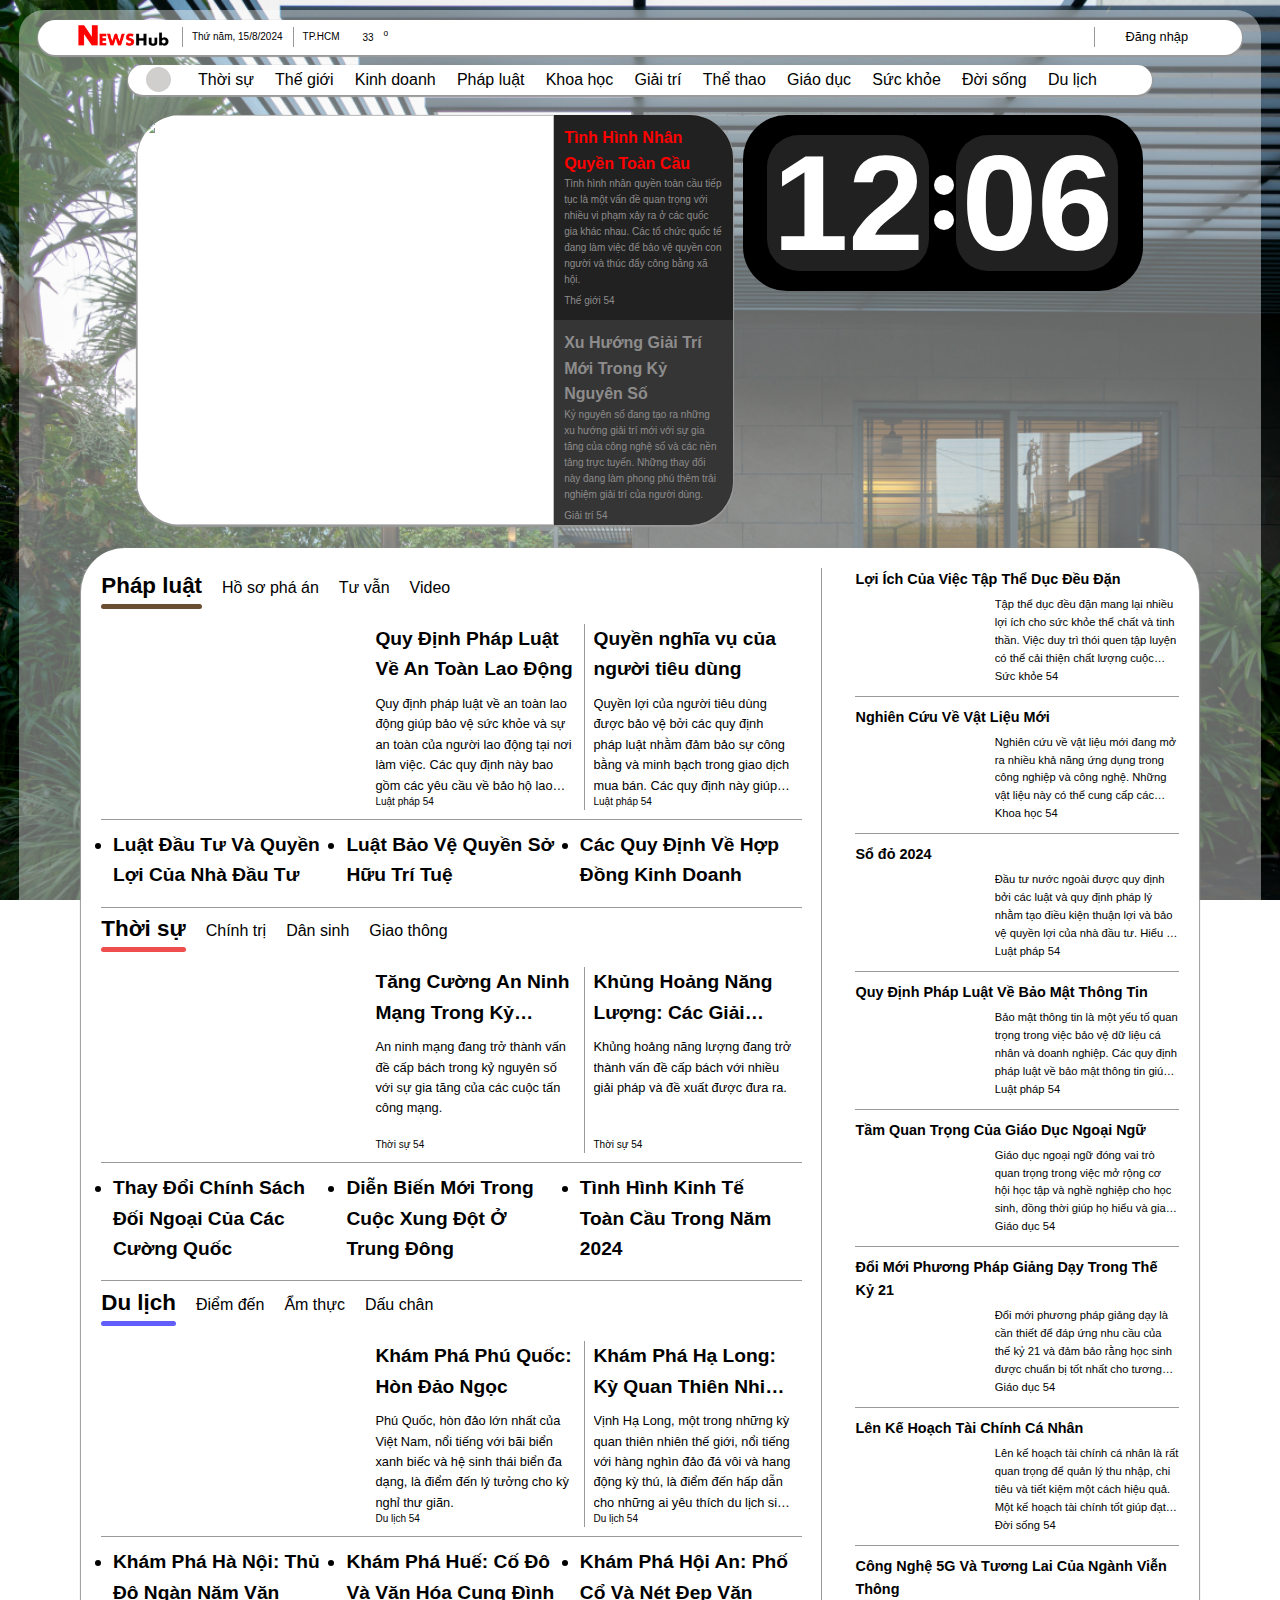
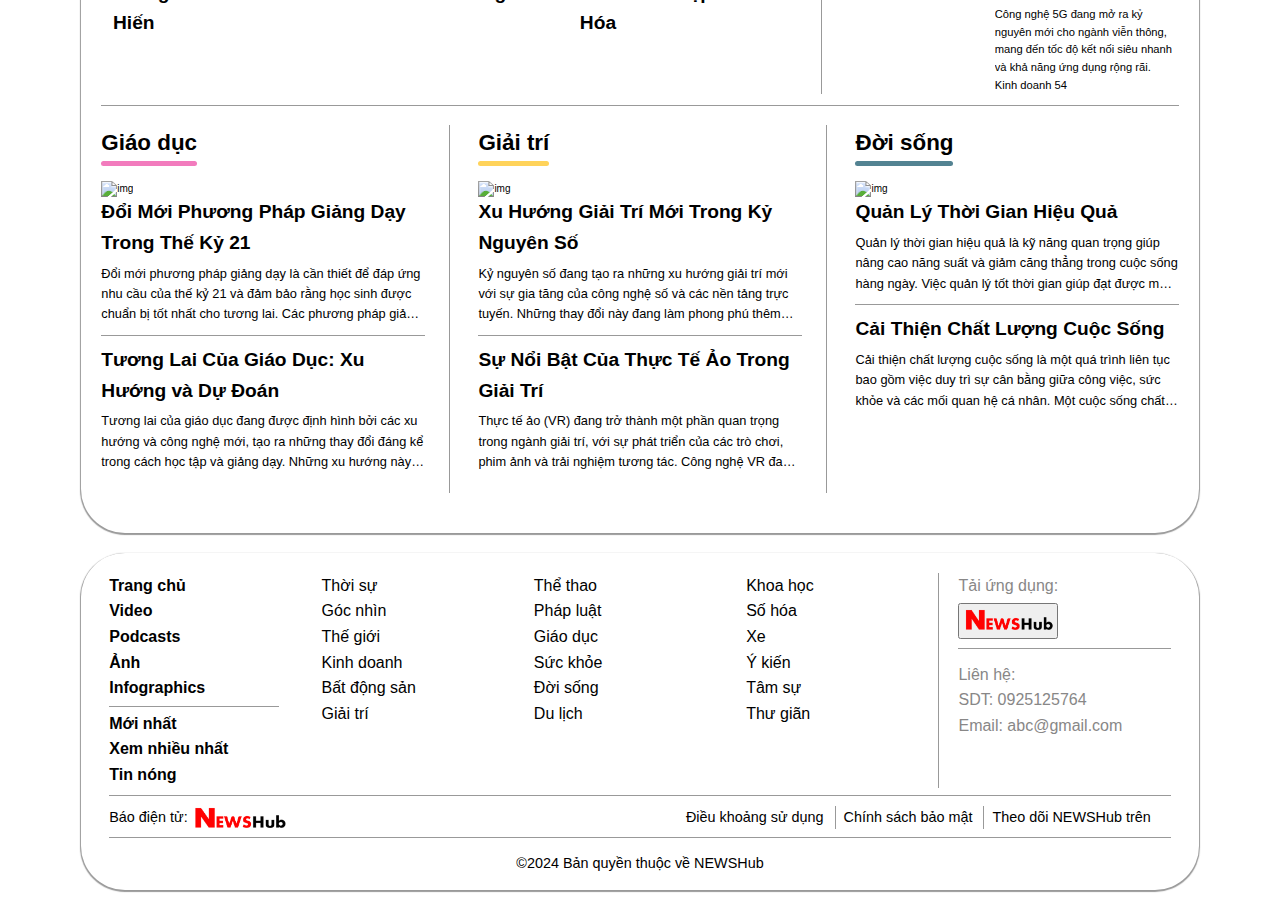
==== commit 55f8c2f0: "update" ====
--- a/index.html
+++ b/index.html
@@ -362,6 +362,7 @@
 
             <div class="newshub_footer_footer">&copy;2024 Bản quyền thuộc về NEWSHub</div>
         </footer>
+        <button class="goTop" id="goTopBtn"><i class="fa-solid fa-arrow-up"></i></button>
         <script src="./js/main.js" type="text/javascript"></script>
     </div>
 </body>--- a/css/main.css
+++ b/css/main.css
@@ -1099,4 +1099,33 @@
     text-align: center;
     position: relative;
     top: -15px;
+}
+
+@keyframes opa {
+    from {
+        opacity: 0;
+    }
+    to {
+        opacity: 1;
+    }
+}
+
+.goTop {
+    position: fixed;
+    background-color: var(--cover-color);
+    bottom: 20px;
+    right: 30px;
+    width: 50px;
+    height: 50px;
+    border-radius: 50%;
+    border: none;
+    z-index: 9999;
+    font-size: 1.2rem;
+    cursor: pointer;
+    display: none;
+    animation: opa .5s linear;
+}
+
+.goTop:hover {
+    background-color: rgba(163, 162, 162, 0.4);
 }